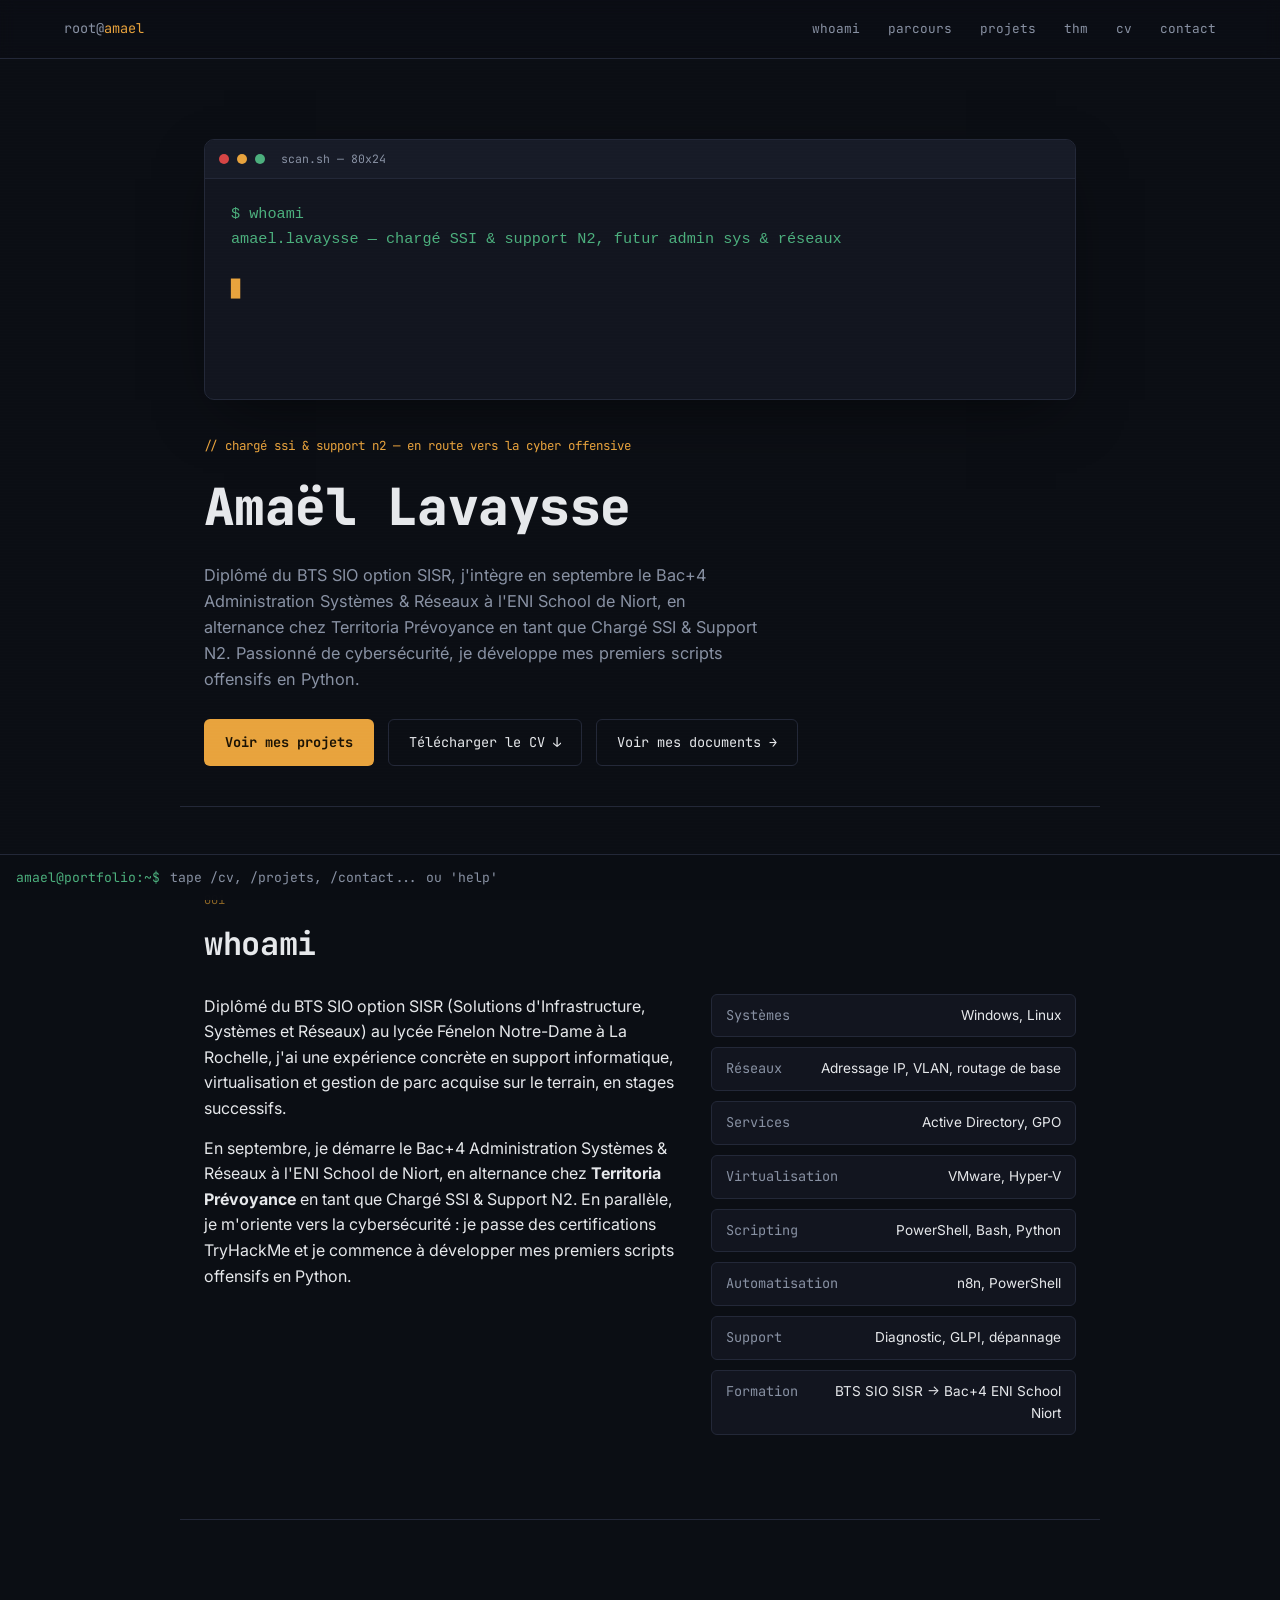
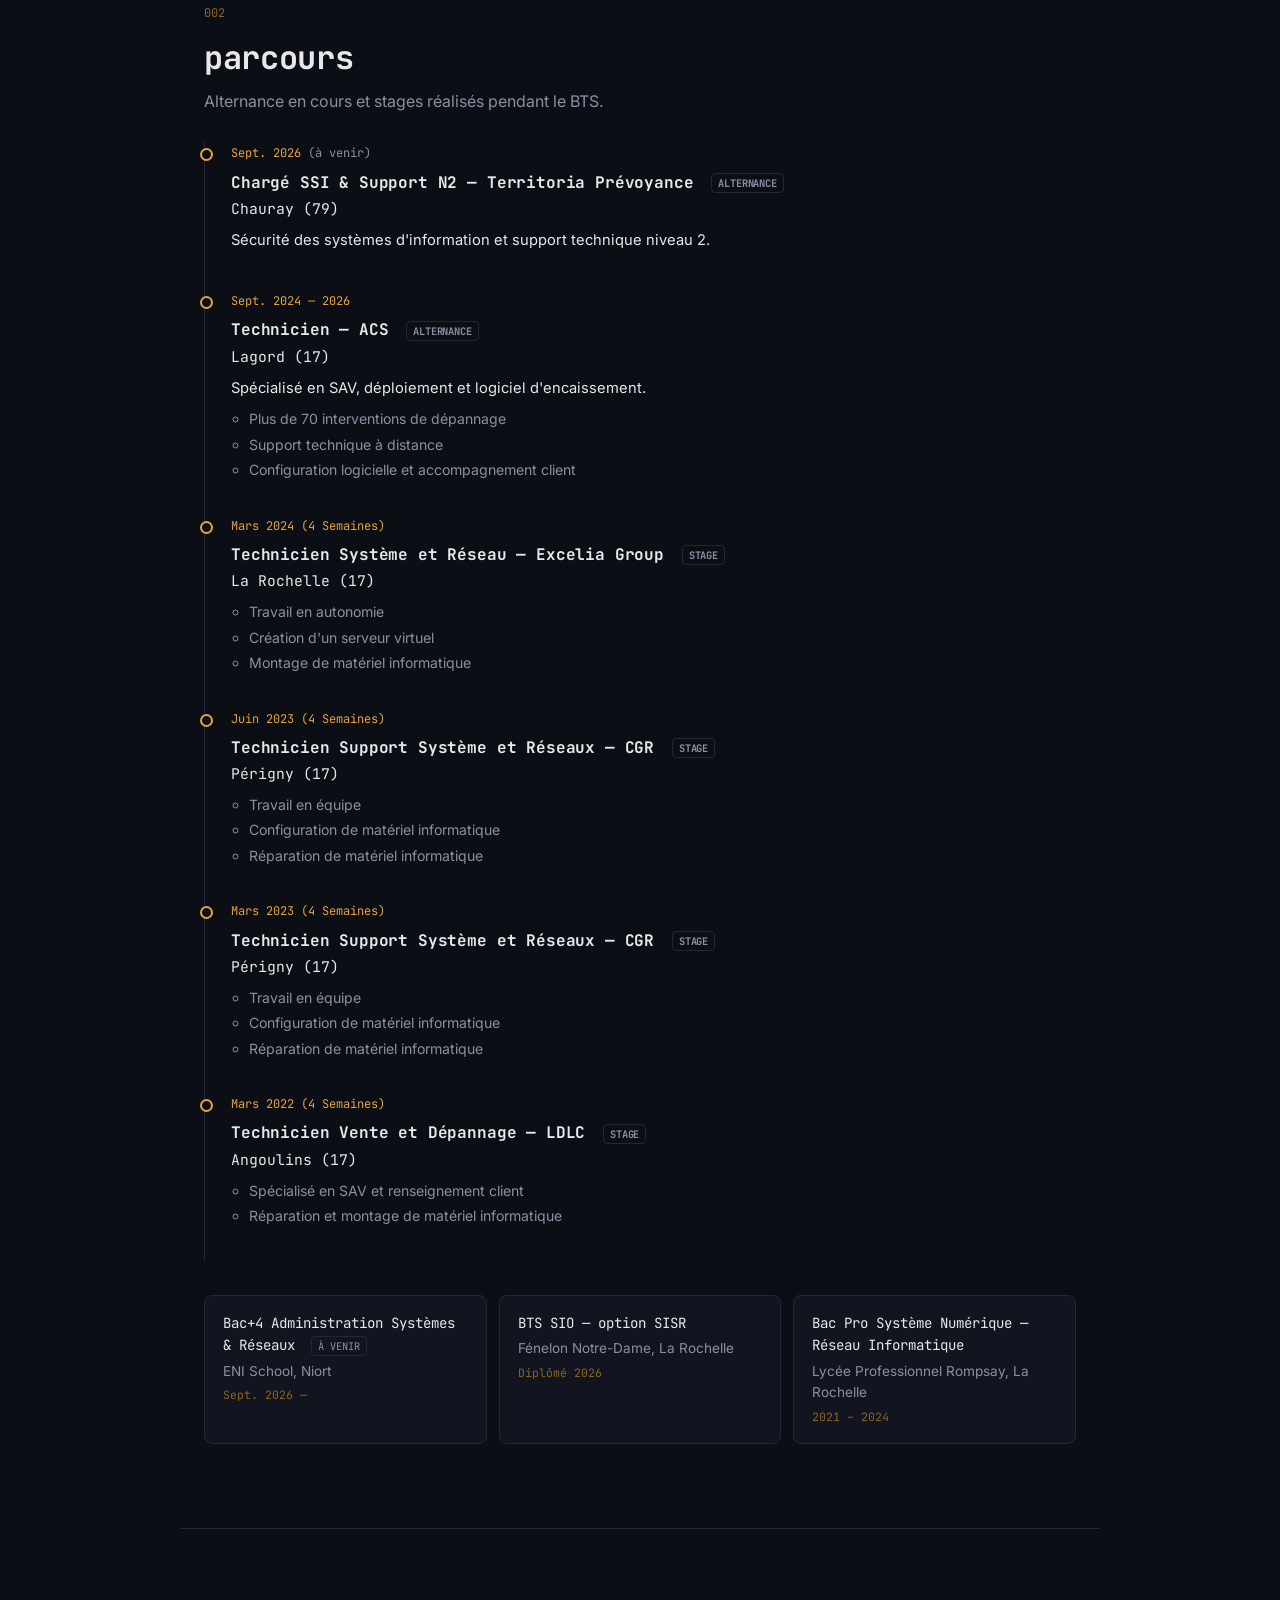
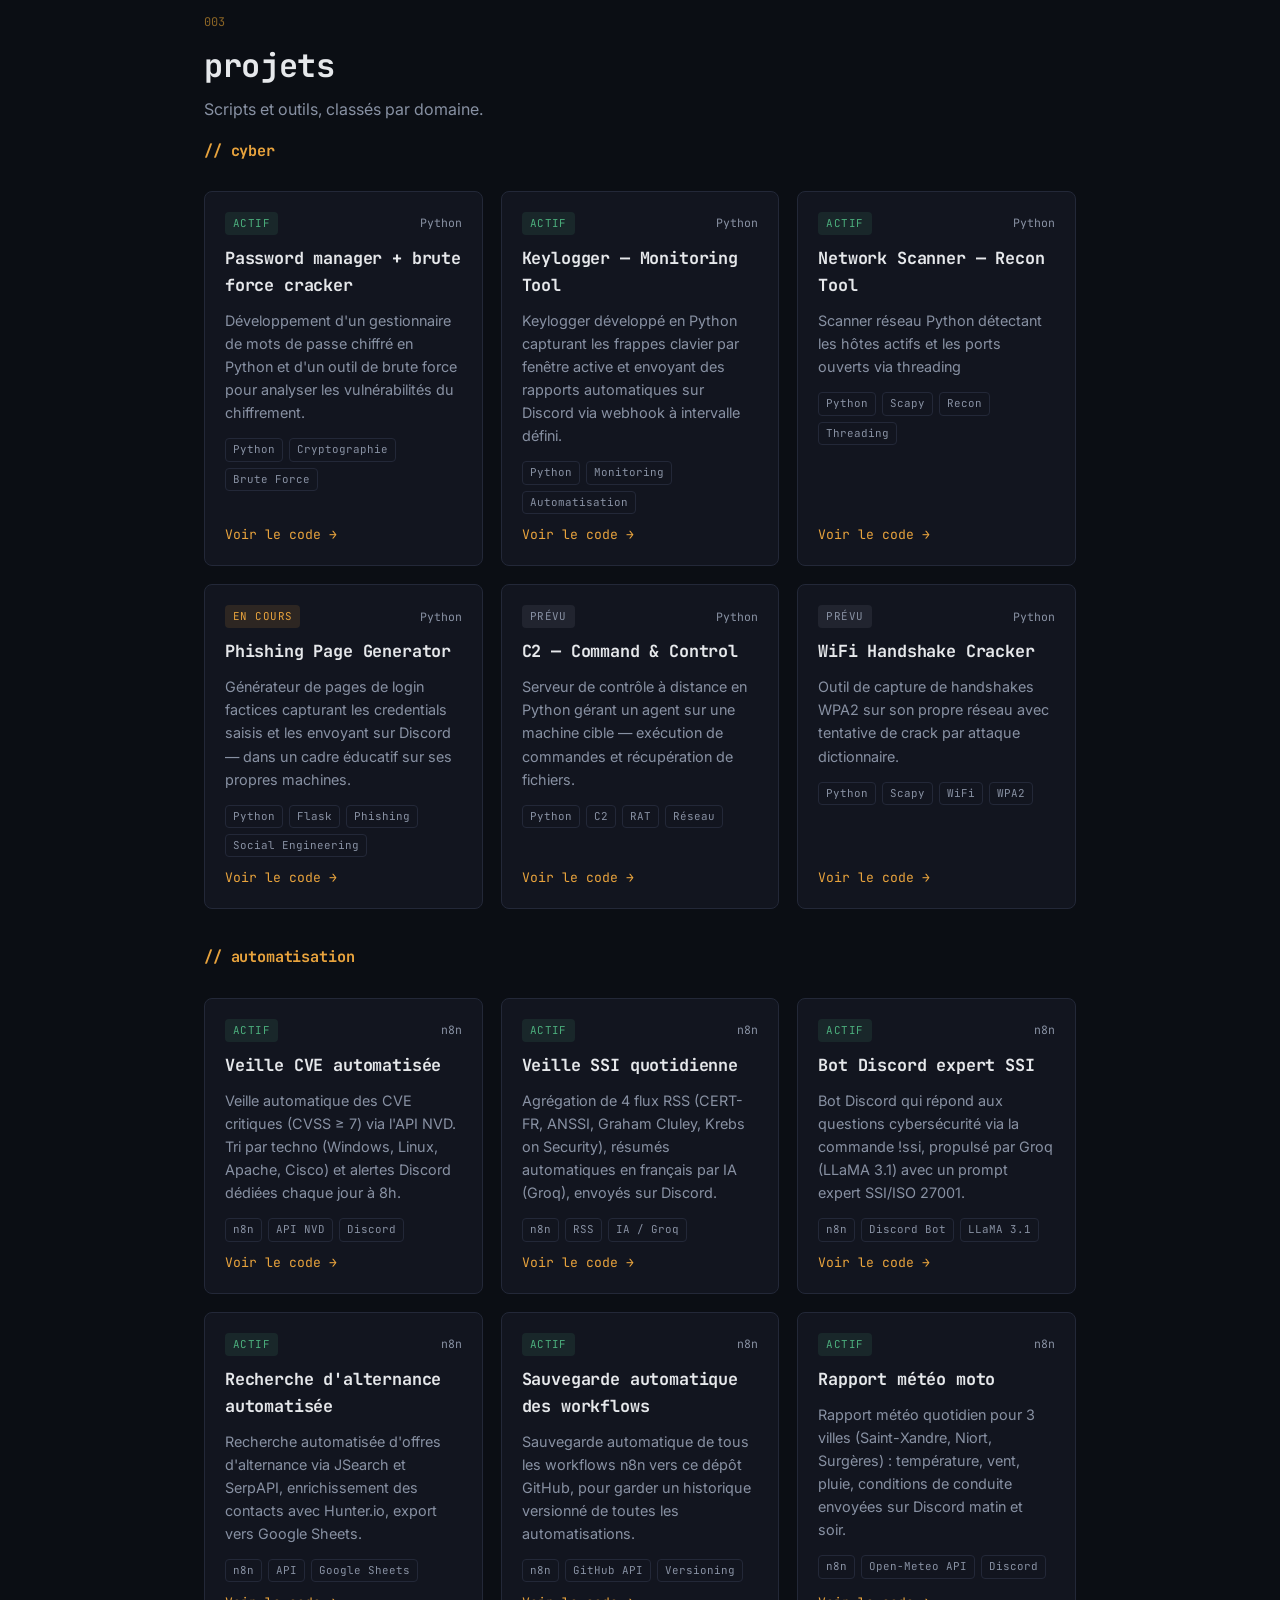
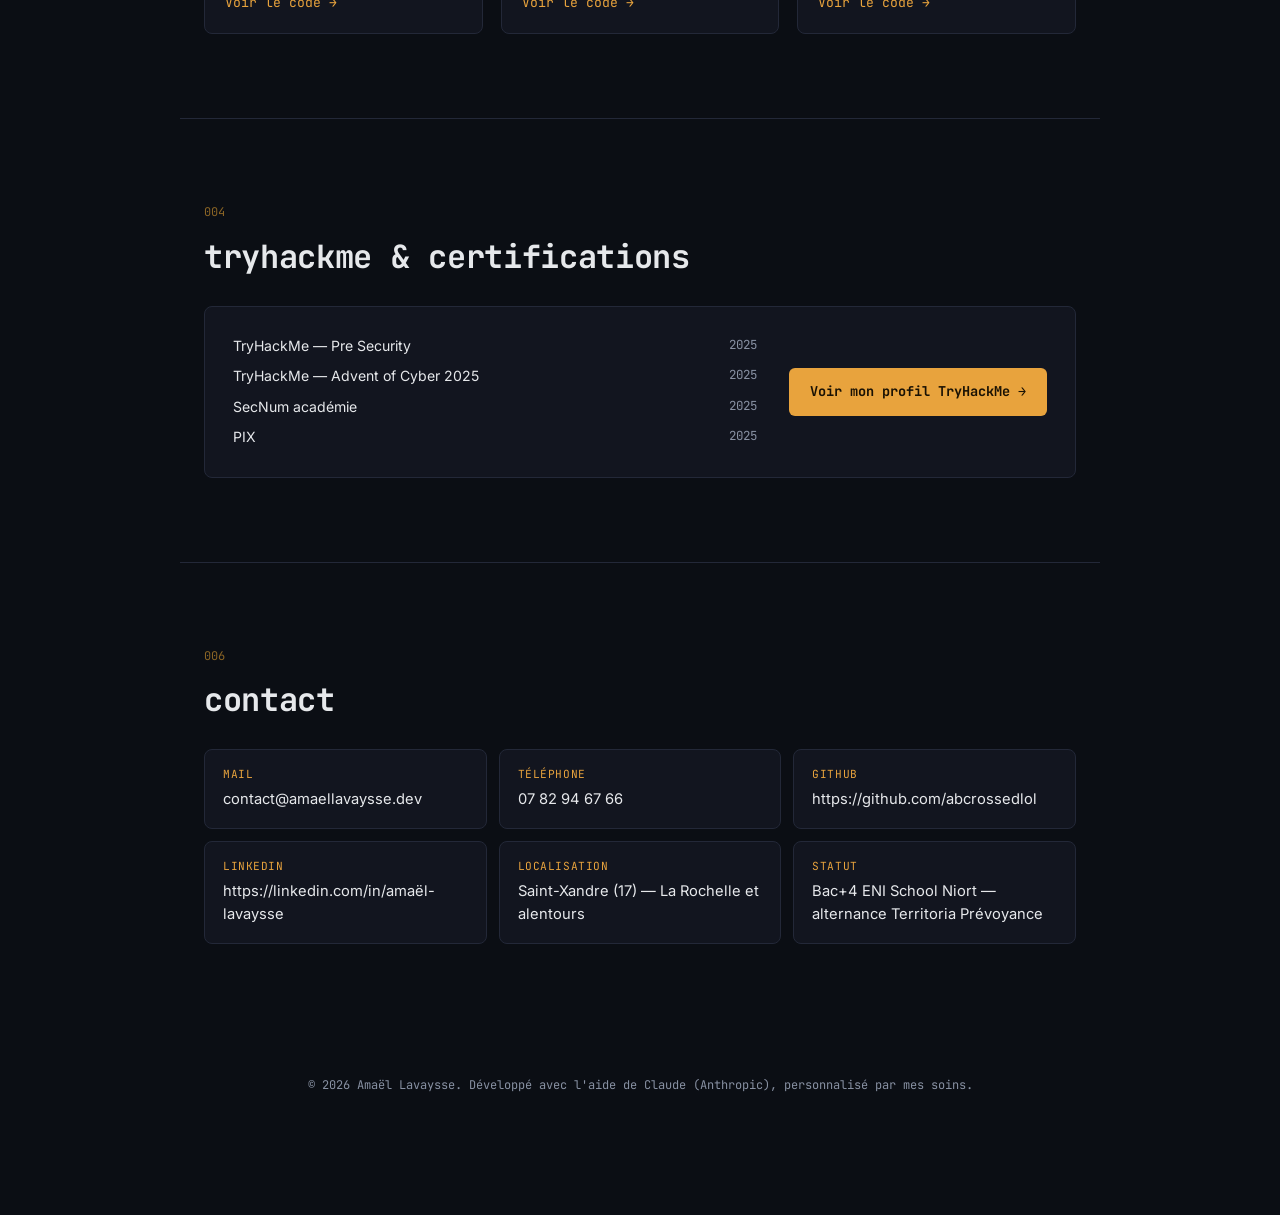
==== index.html @ 256551ec "Update index.html" ====
<!DOCTYPE html>
<html lang="fr">
<head>
<meta charset="UTF-8">
<meta name="viewport" content="width=device-width, initial-scale=1.0">
<title>Amaël Lavaysse — Administration systèmes & réseaux / Cybersécurité</title>
<meta name="description" content="Portfolio d'Amaël Lavaysse — Bac+4 Administration Systèmes & Réseaux à l'ENI School Niort, alternance Chargé SSI & Support N2 chez Territoria Prévoyance.">
<link rel="icon" type="image/svg+xml" href="favicon.svg">
<link rel="preconnect" href="https://fonts.googleapis.com">
<link rel="preconnect" href="https://fonts.gstatic.com" crossorigin>
<link href="https://fonts.googleapis.com/css2?family=JetBrains+Mono:wght@400;500;700;800&family=Inter:wght@400;500;600&display=swap" rel="stylesheet">
<link rel="stylesheet" href="style.css">
<script data-goatcounter="https://amael.goatcounter.com/count"
        async src="//gc.zgo.at/count.js"></script>
</head>
<body>

<div class="scanlines" aria-hidden="true"></div>

<nav class="nav">
  <span class="nav__logo">root@<span class="nav__name">amael</span></span>
  <div class="nav__links">
    <a href="#about">whoami</a>
    <a href="#experience">parcours</a>
    <a href="#projects">projets</a>
    <a href="#thm">thm</a>
    <a href="#top">cv</a>
    <a href="#contact">contact</a>
  </div>
</nav>

<!-- ============ HERO : séquence terminal ============ -->
<header class="hero" id="top">
  <div class="hero__terminal">
    <div class="hero__bar">
      <span class="dot dot--red"></span><span class="dot dot--amber"></span><span class="dot dot--green"></span>
      <span class="hero__barTitle">scan.sh — 80x24</span>
    </div>
    <pre class="hero__body"><code id="typewriter"></code><span class="cursor">█</span></pre>
  </div>
  <div class="hero__intro">
    <p class="eyebrow">// chargé SSI & support N2 — en route vers la cyber offensive</p>
    <h1>Amaël Lavaysse</h1>
    <p class="hero__tagline">
      Diplômé du BTS SIO option SISR, j'intègre en septembre le Bac+4 Administration Systèmes
      &amp; Réseaux à l'ENI School de Niort, en alternance chez Territoria Prévoyance en tant
      que Chargé SSI &amp; Support N2. Passionné de cybersécurité, je développe mes premiers
      scripts offensifs en Python.
    </p>
    <div class="hero__actions">
      <a class="btn btn--primary" href="#projects">Voir mes projets</a>
      <a class="btn btn--ghost" href="CV_LAVAYSSE_AMAËL.pdf" download>Télécharger le CV ↓</a>
      <a class="btn btn--ghost" href="https://drive.google.com/drive/folders/1WAkrt6nMN1qNXEYBbM81s2c2adU-Ibz1?usp=sharing" target="_blank" rel="noopener">Voir mes documents →</a>
    </div>
  </div>
</header>

<main>

  <!-- ============ WHOAMI / À PROPOS ============ -->
  <section class="section" id="about">
    <p class="section__log">001</p>
    <h2>whoami</h2>
    <div class="about__grid">
      <div class="about__text">
        <p>
          Diplômé du BTS SIO option SISR (Solutions d'Infrastructure, Systèmes et Réseaux) au
          lycée Fénelon Notre-Dame à La Rochelle, j'ai une expérience concrète en support
          informatique, virtualisation et gestion de parc acquise sur le terrain, en stages
          successifs.
        </p>
        <p>
          En septembre, je démarre le Bac+4 Administration Systèmes &amp; Réseaux à l'ENI School
          de Niort, en alternance chez <strong>Territoria Prévoyance</strong> en tant que
          Chargé SSI &amp; Support N2. En parallèle, je m'oriente vers la cybersécurité : je
          passe des certifications TryHackMe et je commence à développer mes premiers scripts
          offensifs en Python.
        </p>
      </div>
      <ul class="about__stack">
        <li><span class="stack__label">Systèmes</span><span class="stack__value">Windows, Linux</span></li>
        <li><span class="stack__label">Réseaux</span><span class="stack__value">Adressage IP, VLAN, routage de base</span></li>
        <li><span class="stack__label">Services</span><span class="stack__value">Active Directory, GPO</span></li>
        <li><span class="stack__label">Virtualisation</span><span class="stack__value">VMware, Hyper-V</span></li>
        <li><span class="stack__label">Scripting</span><span class="stack__value">PowerShell, Bash, Python</span></li>
        <li><span class="stack__label">Automatisation</span><span class="stack__value">n8n, PowerShell</span></li>
        <li><span class="stack__label">Support</span><span class="stack__value">Diagnostic, GLPI, dépannage</span></li>
        <li><span class="stack__label">Formation</span><span class="stack__value">BTS SIO SISR → Bac+4 ENI School Niort</span></li>
      </ul>
    </div>
  </section>

  <!-- ============ PARCOURS / EXPÉRIENCE ============ -->
  <section class="section" id="experience">
    <p class="section__log">002</p>
    <h2>parcours</h2>
    <p class="section__sub">Alternance en cours et stages réalisés pendant le BTS.</p>

    <ol class="timeline">
      <li class="timeline__item">
        <div class="timeline__date">Sept. 2026 <span class="timeline__dur">(à venir)</span></div>
        <div class="timeline__body">
          <h3>Chargé SSI &amp; Support N2 — Territoria Prévoyance <span class="timeline__type">Alternance</span></h3>
          <p class="timeline__place">Chauray (79)</p>
          <p>Sécurité des systèmes d'information et support technique niveau 2.</p>
        </div>
      </li>
      <li class="timeline__item">
        <div class="timeline__date">Sept. 2024 — 2026</div>
        <div class="timeline__body">
          <h3>Technicien — ACS <span class="timeline__type">Alternance</span></h3>
          <p class="timeline__place">Lagord (17)</p>
          <p>Spécialisé en SAV, déploiement et logiciel d'encaissement.</p>
          <ul>
            <li>Plus de 70 interventions de dépannage</li>
            <li>Support technique à distance</li>
            <li>Configuration logicielle et accompagnement client</li>
          </ul>
        </div>
      </li>
      <li class="timeline__item">
        <div class="timeline__date">Mars 2024 (4 Semaines)</div>
        <div class="timeline__body">
          <h3>Technicien Système et Réseau — Excelia Group <span class="timeline__type">Stage</span></h3>
          <p class="timeline__place">La Rochelle (17)</p>
          <ul>
            <li>Travail en autonomie</li>
            <li>Création d'un serveur virtuel</li>
            <li>Montage de matériel informatique</li>
          </ul>
        </div>
      </li>
      <li class="timeline__item">
        <div class="timeline__date">Juin 2023 (4 Semaines)</div>
        <div class="timeline__body">
          <h3>Technicien Support Système et Réseaux — CGR <span class="timeline__type">Stage</span></h3>
          <p class="timeline__place">Périgny (17)</p>
          <ul>
            <li>Travail en équipe</li>
            <li>Configuration de matériel informatique</li>
            <li>Réparation de matériel informatique</li>
          </ul>
        </div>
      </li>
      <li class="timeline__item">
        <div class="timeline__date">Mars 2023 (4 Semaines)</div>
        <div class="timeline__body">
          <h3>Technicien Support Système et Réseaux — CGR <span class="timeline__type">Stage</span></h3>
          <p class="timeline__place">Périgny (17)</p>
          <ul>
            <li>Travail en équipe</li>
            <li>Configuration de matériel informatique</li>
            <li>Réparation de matériel informatique</li>
          </ul>
        </div>
      </li>
      <li class="timeline__item">
        <div class="timeline__date">Mars 2022 (4 Semaines)</div>
        <div class="timeline__body">
          <h3>Technicien Vente et Dépannage — LDLC <span class="timeline__type">Stage</span></h3>
          <p class="timeline__place">Angoulins (17)</p>
          <ul>
            <li>Spécialisé en SAV et renseignement client</li>
            <li>Réparation et montage de matériel informatique</li>
          </ul>
        </div>
      </li>
    </ol>

    <div class="formation">
      <div class="formation__item">
        <span class="formation__degree">Bac+4 Administration Systèmes &amp; Réseaux <span class="timeline__type">À venir</span></span>
        <span class="formation__school">ENI School, Niort</span>
        <span class="formation__date">Sept. 2026 —</span>
      </div>
      <div class="formation__item">
        <span class="formation__degree">BTS SIO — option SISR</span>
        <span class="formation__school">Fénelon Notre-Dame, La Rochelle</span>
        <span class="formation__date">Diplômé 2026</span>
      </div>
      <div class="formation__item">
        <span class="formation__degree">Bac Pro Système Numérique — Réseau Informatique</span>
        <span class="formation__school">Lycée Professionnel Rompsay, La Rochelle</span>
        <span class="formation__date">2021 – 2024</span>
      </div>
    </div>
  </section>

<!-- ============ PROJETS ============ -->
  <section class="section" id="projects">
    <p class="section__log">003</p>
    <h2>projets</h2>
    <p class="section__sub">Scripts et outils, classés par domaine.</p>

    <h3 class="projects__group-title">// cyber</h3>
    <div class="projects__grid">

      <article class="card">
        <div class="card__head">
          <span class="card__status status--live">actif</span>
          <span class="card__lang">Python</span>
        </div>
        <h3>Password manager + brute force cracker</h3>
        <p>Développement d'un gestionnaire de mots de passe chiffré en Python et d'un outil de brute force pour analyser les vulnérabilités du chiffrement.</p>
        <ul class="card__tags">
          <li>Python</li>
          <li>Cryptographie</li>
          <li>Brute Force</li>
        </ul>
        <a class="card__link" href="https://github.com/abcrossedlol/password-manager-caesar" target="_blank" rel="noopener">Voir le code →</a>
      </article>

      <article class="card">
        <div class="card__head">
          <span class="card__status status--live">Actif</span>
          <span class="card__lang">Python</span>
        </div>
        <h3>Keylogger — Monitoring Tool</h3>
        <p> Keylogger développé en Python capturant les frappes clavier par fenêtre active et envoyant des rapports automatiques sur Discord via webhook à intervalle défini.</p>
        <ul class="card__tags">
          <li>Python</li>
          <li>Monitoring</li>
          <li>Automatisation</li>
        </ul>
        <a class="card__link" href="https://github.com/abcrossedlol/keylogger-python" target="_blank" rel="noopener">Voir le code →</a>
      </article>

      <article class="card">
        <div class="card__head">
          <span class="card__status status--live">Actif</span>
          <span class="card__lang">Python</span>
        </div>
        <h3>Network Scanner — Recon Tool</h3>
        <p>Scanner réseau Python détectant les hôtes actifs et les ports ouverts via threading</p>
        <ul class="card__tags">
          <li>Python</li>
          <li>Scapy</li>
          <li>Recon</li>
          <li>Threading</li>
        </ul>
        <a class="card__link" href="https://github.com/abcrossedlol/network-scanner-python">Voir le code →</a>
      </article>

      <article class="card">
        <div class="card__head">
          <span class="card__status status--wip">En cours</span>
          <span class="card__lang">Python</span>
        </div>
        <h3>Phishing Page Generator</h3>
        <p>Générateur de pages de login factices capturant les credentials saisis et les envoyant sur Discord — dans un cadre éducatif sur ses propres machines.</p>
        <ul class="card__tags">
          <li>Python</li>
          <li>Flask</li>
          <li>Phishing</li>
          <li>Social Engineering</li>
        </ul>
        <a class="card__link" href="#">Voir le code →</a>
      </article>
      
      <article class="card">
        <div class="card__head">
          <span class="card__status status--planned">Prévu</span>
          <span class="card__lang">Python</span>
        </div>
        <h3>C2 — Command & Control</h3>
        <p>Serveur de contrôle à distance en Python gérant un agent sur une machine cible — exécution de commandes et récupération de fichiers.</p>
        <ul class="card__tags">
          <li>Python</li>
          <li>C2</li>
          <li>RAT</li>
          <li>Réseau</li>
        </ul>
        <a class="card__link" href="#">Voir le code →</a>
      </article>
      
      <article class="card">
        <div class="card__head">
          <span class="card__status status--planned">Prévu</span>
          <span class="card__lang">Python</span>
        </div>
        <h3>WiFi Handshake Cracker</h3>
        <p>Outil de capture de handshakes WPA2 sur son propre réseau avec tentative de crack par attaque dictionnaire.</p>
        <ul class="card__tags">
          <li>Python</li>
          <li>Scapy</li>
          <li>WiFi</li>
          <li>WPA2</li>
        </ul>
        <a class="card__link" href="#">Voir le code →</a>
      </article>
      
    </div>

    <h3 class="projects__group-title">// automatisation</h3>
    <div class="projects__grid">

      <article class="card">
        <div class="card__head">
          <span class="card__status status--live">actif</span>
          <span class="card__lang">n8n</span>
        </div>
        <h3>Veille CVE automatisée</h3>
        <p>Veille automatique des CVE critiques (CVSS ≥ 7) via l'API NVD. Tri par techno (Windows, Linux, Apache, Cisco) et alertes Discord dédiées chaque jour à 8h.</p>
        <ul class="card__tags">
          <li>n8n</li>
          <li>API NVD</li>
          <li>Discord</li>
        </ul>
        <a class="card__link" href="https://github.com/abcrossedlol/N8N_AUTOMATISATION/blob/main/CVE_VEILLE.json" target="_blank" rel="noopener">Voir le code →</a>
      </article>

      <article class="card">
        <div class="card__head">
          <span class="card__status status--live">actif</span>
          <span class="card__lang">n8n</span>
        </div>
        <h3>Veille SSI quotidienne</h3>
        <p>Agrégation de 4 flux RSS (CERT-FR, ANSSI, Graham Cluley, Krebs on Security), résumés automatiques en français par IA (Groq), envoyés sur Discord.</p>
        <ul class="card__tags">
          <li>n8n</li>
          <li>RSS</li>
          <li>IA / Groq</li>
        </ul>
        <a class="card__link" href="https://github.com/abcrossedlol/N8N_AUTOMATISATION/blob/main/SSI.json" target="_blank" rel="noopener">Voir le code →</a>
      </article>

      <article class="card">
        <div class="card__head">
          <span class="card__status status--live">actif</span>
          <span class="card__lang">n8n</span>
        </div>
        <h3>Bot Discord expert SSI</h3>
        <p>Bot Discord qui répond aux questions cybersécurité via la commande !ssi, propulsé par Groq (LLaMA 3.1) avec un prompt expert SSI/ISO 27001.</p>
        <ul class="card__tags">
          <li>n8n</li>
          <li>Discord Bot</li>
          <li>LLaMA 3.1</li>
        </ul>
        <a class="card__link" href="https://github.com/abcrossedlol/N8N_AUTOMATISATION/blob/main/AGENT_SSI.json" target="_blank" rel="noopener">Voir le code →</a>
      </article>

      <article class="card">
        <div class="card__head">
          <span class="card__status status--live">actif</span>
          <span class="card__lang">n8n</span>
        </div>
        <h3>Recherche d'alternance automatisée</h3>
        <p>Recherche automatisée d'offres d'alternance via JSearch et SerpAPI, enrichissement des contacts avec Hunter.io, export vers Google Sheets.</p>
        <ul class="card__tags">
          <li>n8n</li>
          <li>API</li>
          <li>Google Sheets</li>
        </ul>
        <a class="card__link" href="https://github.com/abcrossedlol/N8N_AUTOMATISATION/blob/main/RECHERCHE_ALTERNANCE.json" target="_blank" rel="noopener">Voir le code →</a>
      </article>

      <article class="card">
        <div class="card__head">
          <span class="card__status status--live">actif</span>
          <span class="card__lang">n8n</span>
        </div>
        <h3>Sauvegarde automatique des workflows</h3>
        <p>Sauvegarde automatique de tous les workflows n8n vers ce dépôt GitHub, pour garder un historique versionné de toutes les automatisations.</p>
        <ul class="card__tags">
          <li>n8n</li>
          <li>GitHub API</li>
          <li>Versioning</li>
        </ul>
        <a class="card__link" href="https://github.com/abcrossedlol/N8N_AUTOMATISATION/blob/main/BACKUP_N8N.json" target="_blank" rel="noopener">Voir le code →</a>
      </article>

      <article class="card">
        <div class="card__head">
          <span class="card__status status--live">actif</span>
          <span class="card__lang">n8n</span>
        </div>
        <h3>Rapport météo moto</h3>
        <p>Rapport météo quotidien pour 3 villes (Saint-Xandre, Niort, Surgères) : température, vent, pluie, conditions de conduite envoyées sur Discord matin et soir.</p>
        <ul class="card__tags">
          <li>n8n</li>
          <li>Open-Meteo API</li>
          <li>Discord</li>
        </ul>
        <a class="card__link" href="https://github.com/abcrossedlol/N8N_AUTOMATISATION/blob/main/METEO-MOTO.json" target="_blank" rel="noopener">Voir le code →</a>
      </article>

    </div>
  </section>
  
  <!-- ============ TRYHACKME ============ -->
  <section class="section" id="thm">
    <p class="section__log">004</p>
    <h2>tryhackme &amp; certifications</h2>
    <div class="thm__panel">
      <ul class="cert__list">
        <li><span class="cert__name">TryHackMe — Pre Security</span><span class="cert__year">2025</span></li>
        <li><span class="cert__name">TryHackMe — Advent of Cyber 2025</span><span class="cert__year">2025</span></li>
        <li><span class="cert__name">SecNum académie</span><span class="cert__year">2025</span></li>
        <li><span class="cert__name">PIX</span><span class="cert__year">2025</span></li>
      </ul>
      <a class="btn btn--primary thm__cta" href="https://tryhackme.com/p/abcross" target="_blank" rel="noopener">Voir mon profil TryHackMe →</a>
    </div>
  </section>

  <!-- ============ CONTACT ============ -->
  <section class="section" id="contact">
    <p class="section__log">006</p>
    <h2>contact</h2>
    <div class="contact__grid">
      <a class="contact__item" href="mailto:contact@amaellavaysse.dev">
        <span class="contact__label">mail</span>
        <span class="contact__value">contact@amaellavaysse.dev</span>
      </a>
      <a class="contact__item" href="tel:+33782946767">
        <span class="contact__label">téléphone</span>
        <span class="contact__value">07 82 94 67 66</span>
      </a>
      <a class="contact__item" href="https://github.com/abcrossedlol" target="_blank" rel="noopener">
        <span class="contact__label">github</span>
        <span class="contact__value">https://github.com/abcrossedlol</span>
      </a>
      <a class="contact__item" href="https://linkedin.com/in/amaël-lavaysse" target="_blank" rel="noopener">
        <span class="contact__label">linkedin</span>
        <span class="contact__value">https://linkedin.com/in/amaël-lavaysse</span>
      </a>
      <span class="contact__item contact__item--static">
        <span class="contact__label">localisation</span>
        <span class="contact__value">Saint-Xandre (17) — La Rochelle et alentours</span>
      </span>
      <span class="contact__item contact__item--static">
        <span class="contact__label">statut</span>
        <span class="contact__value">Bac+4 ENI School Niort — alternance Territoria Prévoyance</span>
      </span>
    </div>
  </section>

</main>

<footer class="footer">
  <p>&copy; <span id="year"></span> Amaël Lavaysse. Développé avec l'aide de Claude (Anthropic), personnalisé par mes soins.</p>
</footer>

<div class="cmdbar" id="cmdbar">
  <div class="cmdbar__output" id="cmdOutput"></div>
  <div class="cmdbar__line">
    <span class="cmdbar__prompt">amael@portfolio:~$</span>
    <input type="text" id="cmdInput" class="cmdbar__input" autocomplete="off" spellcheck="false" placeholder="tape /cv, /projets, /contact... ou 'help'">
  </div>
</div>
<script src="script.js"></script>
</body>
</html>
---- style.css ----
/* =========================================================
   DESIGN TOKENS
========================================================= */
:root {
  --bg: #0B0E14;
  --surface: #12151F;
  --surface-2: #171B27;
  --border: #232838;
  --text: #E6E8EB;
  --muted: #8891A3;
  --amber: #E8A33D;
  --amber-dim: #8A6425;
  --red: #D64545;
  --green: #4CAF7D;
  --mono: 'JetBrains Mono', ui-monospace, monospace;
  --sans: 'Inter', system-ui, sans-serif;
  --maxw: 920px;
}

* { box-sizing: border-box; }
html { scroll-behavior: smooth; }

@media (prefers-reduced-motion: reduce) {
  html { scroll-behavior: auto; }
  * { animation-duration: 0.001ms !important; animation-iteration-count: 1 !important; transition-duration: 0.001ms !important; }
}

body {
  margin: 0;
  background: var(--bg);
  color: var(--text);
  font-family: var(--sans);
  line-height: 1.6;
  -webkit-font-smoothing: antialiased;
}

a { color: inherit; }
h1, h2, h3 { font-family: var(--mono); margin: 0; letter-spacing: -0.01em; }
sup { font-size: 0.6em; }

:focus-visible {
  outline: 2px solid var(--amber);
  outline-offset: 3px;
}

/* Subtle CRT scanline overlay — signature texture, kept faint */
.scanlines {
  position: fixed; inset: 0; pointer-events: none; z-index: 50;
  background: repeating-linear-gradient(
    to bottom, rgba(255,255,255,0.012) 0px, rgba(255,255,255,0.012) 1px,
    transparent 1px, transparent 3px
  );
  mix-blend-mode: overlay;
}

/* =========================================================
   NAV
========================================================= */
.nav {
  position: sticky; top: 0; z-index: 40;
  display: flex; align-items: center; justify-content: space-between;
  padding: 18px clamp(20px, 5vw, 64px);
  background: rgba(11,14,20,0.85);
  backdrop-filter: blur(8px);
  border-bottom: 1px solid var(--border);
}
.nav__logo { font-family: var(--mono); font-size: 0.85rem; color: var(--muted); }
.nav__name { color: var(--amber); }
.nav__links { display: flex; gap: clamp(14px, 3vw, 28px); font-family: var(--mono); font-size: 0.8rem; }
.nav__links a { text-decoration: none; color: var(--muted); transition: color 0.15s; }
.nav__links a:hover { color: var(--amber); }

/* =========================================================
   HERO
========================================================= */
.hero {
  max-width: var(--maxw);
  margin: clamp(32px, 8vw, 80px) auto 0;
  padding: 0 clamp(20px, 5vw, 24px) 40px;
  display: grid;
  gap: 36px;
}

.hero__terminal {
  background: var(--surface);
  border: 1px solid var(--border);
  border-radius: 10px;
  overflow: hidden;
  box-shadow: 0 20px 60px -20px rgba(0,0,0,0.6);
}
.hero__bar {
  display: flex; align-items: center; gap: 8px;
  padding: 10px 14px;
  background: var(--surface-2);
  border-bottom: 1px solid var(--border);
}
.dot { width: 10px; height: 10px; border-radius: 50%; display: inline-block; }
.dot--red { background: #D64545; }
.dot--amber { background: #E8A33D; }
.dot--green { background: #4CAF7D; }
.hero__barTitle { margin-left: 8px; font-family: var(--mono); font-size: 0.72rem; color: var(--muted); }

.hero__body {
  margin: 0;
  padding: 22px clamp(16px, 4vw, 26px) 26px;
  font-family: var(--mono);
  font-size: clamp(0.8rem, 2vw, 0.95rem);
  color: var(--green);
  white-space: pre-wrap;
  height: 220px;
  overflow-y: auto;
  scrollbar-width: thin;
  scrollbar-color: var(--amber-dim) transparent;
}
.cursor {
  color: var(--amber);
  animation: blink 1s step-end infinite;
}
@keyframes blink { 50% { opacity: 0; } }

.eyebrow {
  font-family: var(--mono); font-size: 0.78rem; color: var(--amber);
  text-transform: lowercase; margin: 0 0 10px;
}
.hero__intro h1 {
  font-size: clamp(2rem, 6vw, 3.2rem);
  font-weight: 800;
  margin-bottom: 14px;
}
.hero__tagline { color: var(--muted); font-size: 1.02rem; max-width: 56ch; margin: 0 0 26px; }
.hero__actions { display: flex; gap: 14px; flex-wrap: wrap; }

.btn {
  display: inline-block;
  font-family: var(--mono);
  font-size: 0.85rem;
  padding: 12px 20px;
  border-radius: 6px;
  text-decoration: none;
  border: 1px solid transparent;
  transition: transform 0.12s ease, border-color 0.12s ease, background 0.12s ease;
}
.btn:hover { transform: translateY(-1px); }
.btn--primary { background: var(--amber); color: #1a1204; font-weight: 700; }
.btn--primary:hover { background: #f0b155; }
.btn--ghost { border-color: var(--border); color: var(--text); }
.btn--ghost:hover { border-color: var(--amber); color: var(--amber); }

/* =========================================================
   SECTIONS
========================================================= */
.section {
  max-width: var(--maxw);
  margin: 0 auto;
  padding: clamp(48px, 8vw, 84px) clamp(20px, 5vw, 24px);
  border-top: 1px solid var(--border);
}
.section__log {
  font-family: var(--mono); font-size: 0.75rem; color: var(--amber-dim);
  margin: 0 0 8px;
}
.section h2 {
  font-size: clamp(1.5rem, 4vw, 2rem);
  text-transform: lowercase;
  margin-bottom: 10px;
}
.section__sub { color: var(--muted); margin-top: -4px; max-width: 60ch; }

/* about */
.about__grid {
  display: grid; gap: 32px;
  grid-template-columns: 1.3fr 1fr;
  margin-top: 24px;
}
.about__text p { color: var(--text); margin: 0 0 14px; }
.about__stack { list-style: none; margin: 0; padding: 0; display: grid; gap: 10px; align-content: start; }
.about__stack li {
  display: flex; justify-content: space-between; gap: 12px;
  padding: 10px 14px;
  background: var(--surface);
  border: 1px solid var(--border);
  border-radius: 6px;
  font-size: 0.85rem;
}
.stack__label { color: var(--muted); font-family: var(--mono); }
.stack__value { color: var(--text); text-align: right; }

/* timeline (parcours) */
.timeline {
  list-style: none;
  margin: 28px 0 0;
  padding: 0;
  border-left: 1px solid var(--border);
}
.timeline__item {
  position: relative;
  padding: 2px 0 30px 26px;
}
.timeline__item::before {
  content: '';
  position: absolute;
  left: -5px; top: 6px;
  width: 9px; height: 9px;
  border-radius: 50%;
  background: var(--bg);
  border: 2px solid var(--amber);
}
.timeline__date {
  font-family: var(--mono); font-size: 0.75rem; color: var(--amber);
  margin-bottom: 6px;
}
.timeline__dur { color: var(--muted); }
.timeline__body h3 { font-size: 1rem; margin-bottom: 2px; }
.timeline__type {
  font-family: var(--mono); font-size: 0.65rem; text-transform: uppercase;
  color: var(--muted); border: 1px solid var(--border); border-radius: 4px;
  padding: 2px 6px; margin-left: 8px; vertical-align: middle;
}
.timeline__place { font-family: var(--mono); font-size: 0.78rem; color: var(--muted); margin: 4px 0 8px; }
.timeline__body p { margin: 0 0 8px; color: var(--text); font-size: 0.92rem; }
.timeline__body ul { margin: 0; padding-left: 18px; color: var(--muted); font-size: 0.88rem; }
.timeline__body ul li { margin-bottom: 3px; }

.formation {
  margin-top: 34px;
  display: grid; gap: 12px;
  grid-template-columns: repeat(auto-fit, minmax(240px, 1fr));
}
.formation__item {
  display: flex; flex-direction: column; gap: 4px;
  background: var(--surface);
  border: 1px solid var(--border);
  border-radius: 8px;
  padding: 16px 18px;
}
.formation__degree { font-family: var(--mono); font-size: 0.88rem; color: var(--text); }
.formation__school { font-size: 0.85rem; color: var(--muted); }
.formation__date { font-family: var(--mono); font-size: 0.72rem; color: var(--amber-dim); }

/* certifications */
.cert__list {
  list-style: none; margin: 0; padding: 0;
  display: grid; gap: 8px;
  flex: 1 1 320px;
}
.cert__list li {
  display: flex; justify-content: space-between; gap: 12px;
  font-size: 0.88rem;
}
.cert__name { color: var(--text); }
.cert__year { font-family: var(--mono); color: var(--muted); font-size: 0.78rem; }

/* projects */
.projects__grid {
  display: grid; gap: 18px;
  grid-template-columns: repeat(auto-fit, minmax(260px, 1fr));
  margin-top: 28px;
}
.card {
  background: var(--surface);
  border: 1px solid var(--border);
  border-radius: 8px;
  padding: 20px;
  display: flex; flex-direction: column; gap: 10px;
  transition: border-color 0.15s;
}
.card:hover { border-color: var(--amber-dim); }
.card--planned { opacity: 0.7; border-style: dashed; }
.card__head { display: flex; justify-content: space-between; align-items: center; }
.card__status {
  font-family: var(--mono); font-size: 0.68rem; text-transform: uppercase;
  padding: 3px 8px; border-radius: 4px; letter-spacing: 0.04em;
}
.status--live { background: rgba(76,175,125,0.12); color: var(--green); }
.status--wip { background: rgba(232,163,61,0.12); color: var(--amber); }
.status--planned { background: rgba(136,145,163,0.12); color: var(--muted); }
.card__lang { font-family: var(--mono); font-size: 0.72rem; color: var(--muted); }
.card h3 { font-size: 1.05rem; }
.card p { margin: 0; color: var(--muted); font-size: 0.9rem; }
.card__tags { list-style: none; display: flex; gap: 6px; flex-wrap: wrap; margin: 4px 0 0; padding: 0; }
.card__tags li {
  font-family: var(--mono); font-size: 0.68rem; color: var(--muted);
  border: 1px solid var(--border); border-radius: 4px; padding: 2px 7px;
}
.card__link { margin-top: auto; font-family: var(--mono); font-size: 0.82rem; color: var(--amber); text-decoration: none; }
.card__link:hover { text-decoration: underline; }

/* thm */
.thm__panel {
  margin-top: 24px;
  display: flex; flex-wrap: wrap; align-items: center; gap: 32px;
  background: var(--surface);
  border: 1px solid var(--border);
  border-radius: 8px;
  padding: 28px;
}
.thm__stat { display: flex; flex-direction: column; }
.thm__num { font-family: var(--mono); font-size: 1.7rem; font-weight: 700; color: var(--amber); }
.thm__label { font-size: 0.78rem; color: var(--muted); }
.thm__cta { margin-left: auto; }

/* cv */
.cv__panel {
  margin-top: 24px;
  background: var(--surface);
  border: 1px solid var(--border);
  border-radius: 8px;
  padding: 28px;
  display: flex; align-items: center; justify-content: space-between; gap: 20px;
  flex-wrap: wrap;
}
.cv__panel p { margin: 0; color: var(--muted); }

/* contact */
.contact__grid {
  margin-top: 24px;
  display: grid; gap: 12px;
  grid-template-columns: repeat(auto-fit, minmax(220px, 1fr));
}
.contact__item {
  display: flex; flex-direction: column; gap: 4px;
  background: var(--surface);
  border: 1px solid var(--border);
  border-radius: 8px;
  padding: 16px 18px;
  text-decoration: none;
  transition: border-color 0.15s, transform 0.15s;
}
.contact__item:hover { border-color: var(--amber-dim); transform: translateY(-2px); }
.contact__item--static { cursor: default; }
.contact__item--static:hover { border-color: var(--border); transform: none; }
.contact__label { font-family: var(--mono); font-size: 0.7rem; color: var(--amber); text-transform: uppercase; letter-spacing: 0.05em; }
.contact__value { font-size: 0.92rem; color: var(--text); word-break: break-word; }

/* footer */
.footer {
  text-align: center;
  padding: 36px 20px 50px;
  font-family: var(--mono);
  font-size: 0.75rem;
  color: var(--muted);
}

/* =========================================================
   RESPONSIVE
========================================================= */
@media (max-width: 720px) {
  .nav__links { gap: 12px; font-size: 0.72rem; }
  .about__grid { grid-template-columns: 1fr; }
  .thm__cta { margin-left: 0; width: 100%; text-align: center; }
  .cv__panel { flex-direction: column; align-items: flex-start; }
}

@media (max-width: 480px) {
  .nav__links { gap: 10px; font-size: 0.68rem; }
  .nav__logo { display: none; } /* laisse la place aux liens sur très petit écran */
}

/* command bar façon terminal — navigation par commandes */
body { padding-bottom: 58px; }

.cmdbar {
  position: fixed;
  left: 0; right: 0; bottom: 0;
  z-index: 60;
  background: rgba(11,14,20,0.96);
  backdrop-filter: blur(8px);
  border-top: 1px solid var(--border);
  font-family: var(--mono);
  font-size: 0.82rem;
}
.cmdbar__output {
  max-height: 40vh;
  overflow-y: auto;
  padding: 0 16px;
}
.cmdbar__output:not(:empty) {
  padding-top: 10px;
  border-bottom: 1px solid var(--border);
}
.cmdbar__output p {
  margin: 0 0 6px;
  color: var(--muted);
  white-space: pre-wrap;
}
.cmdbar__output p.cmdbar__echo { color: var(--amber); }
.cmdbar__output p.cmdbar__error { color: var(--red); }
.cmdbar__line {
  display: flex;
  align-items: center;
  gap: 8px;
  padding: 12px 16px;
}
.cmdbar__prompt { color: var(--green); white-space: nowrap; }
.cmdbar__input {
  flex: 1;
  background: transparent;
  border: none;
  outline: none;
  color: var(--text);
  font-family: var(--mono);
  font-size: 0.82rem;
}
.cmdbar__input::placeholder { color: var(--muted); }

@media (max-width: 560px) {
  body { padding-bottom: 64px; }
  .cmdbar__prompt { display: none; }
}

/* sous-groupes de projets */
.projects__group-title {
  font-family: var(--mono);
  font-size: 0.95rem;
  color: var(--amber);
  text-transform: lowercase;
  margin: 8px 0 14px;
}
.projects__group-title:not(:first-of-type) {
  margin-top: 36px;
}
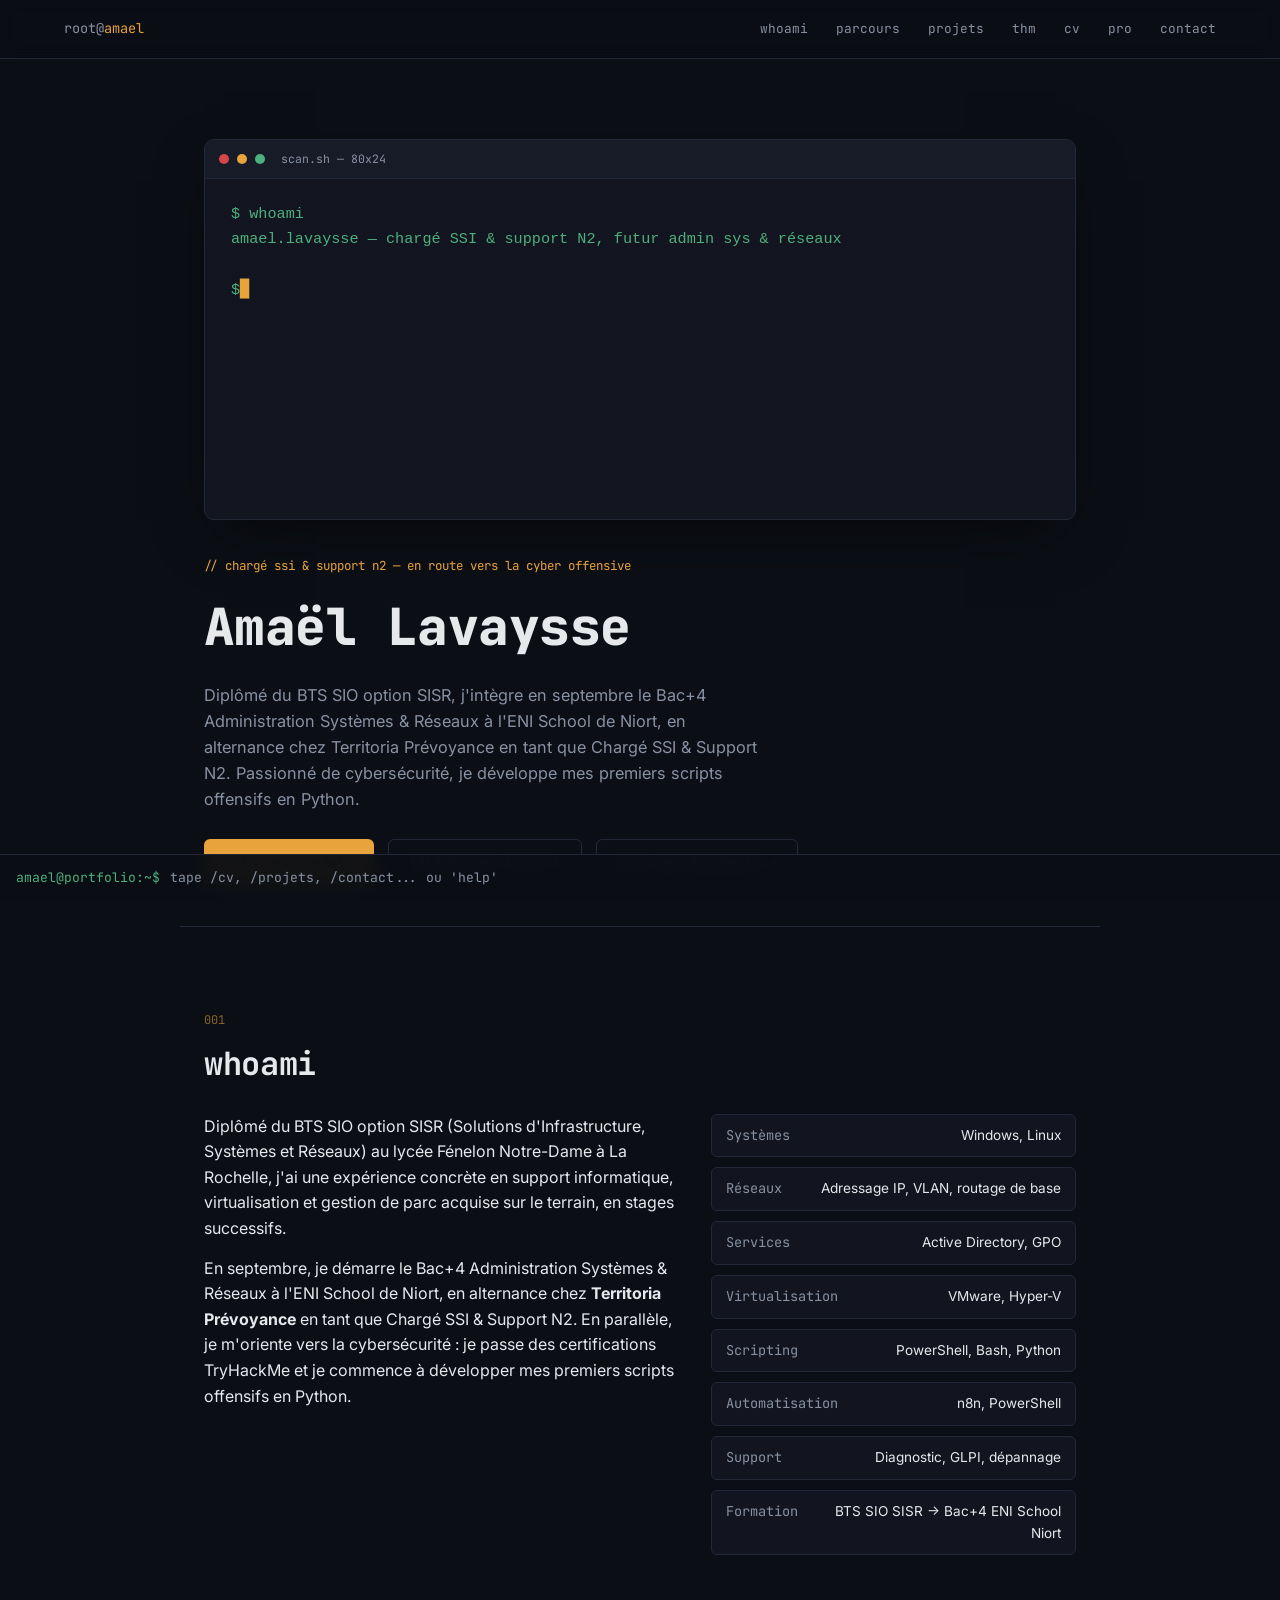
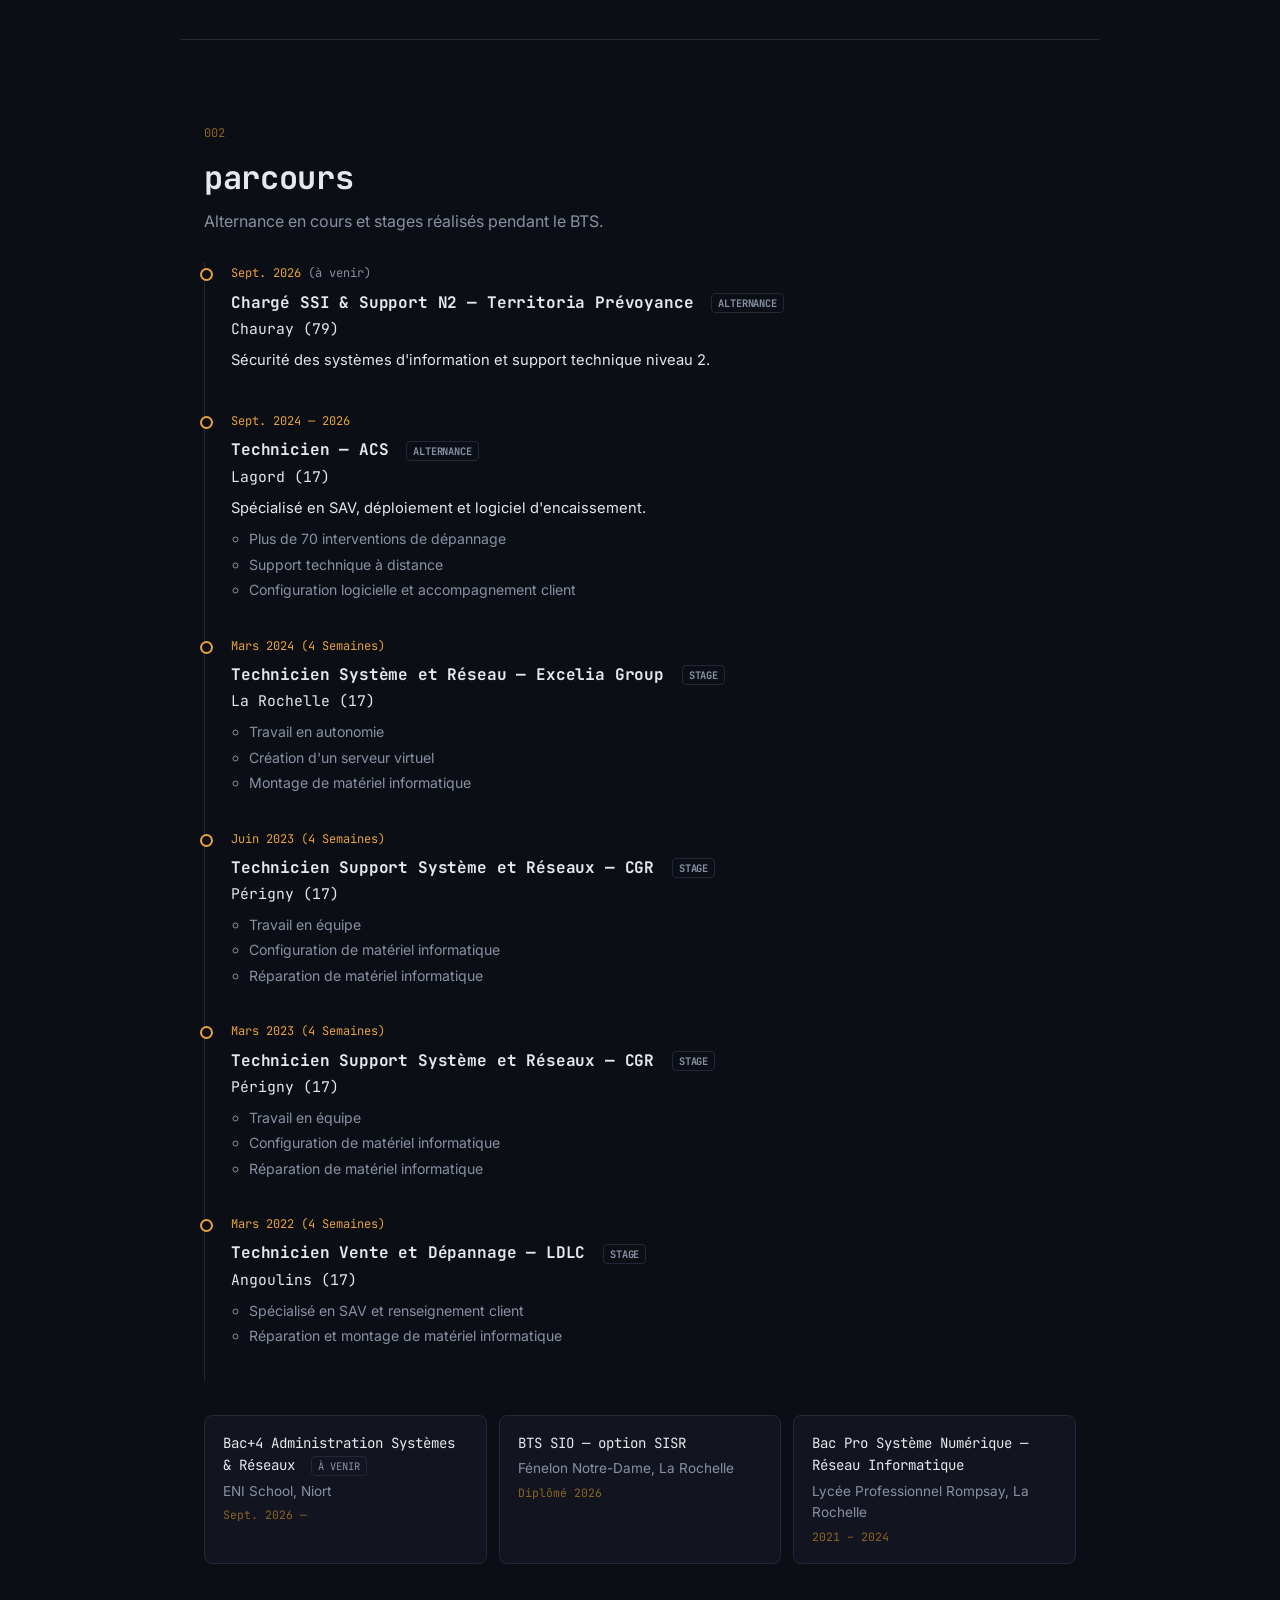
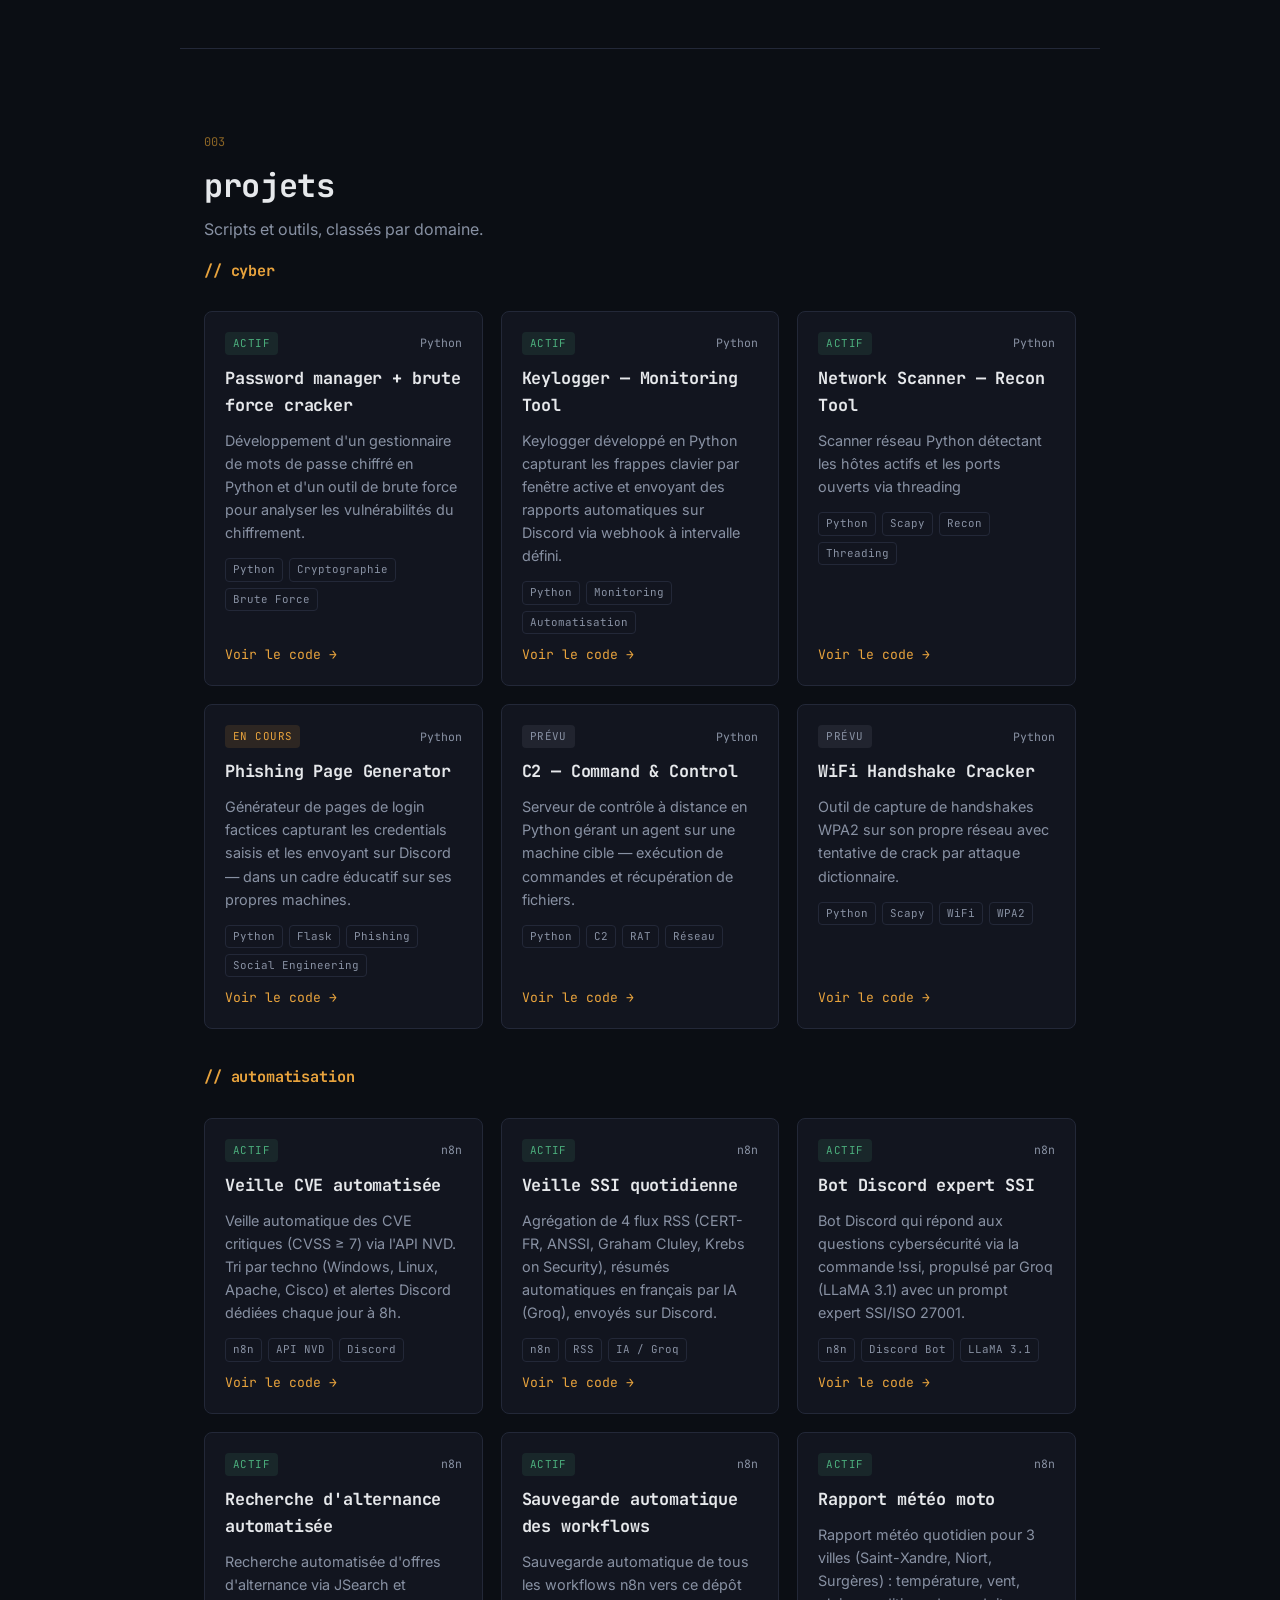
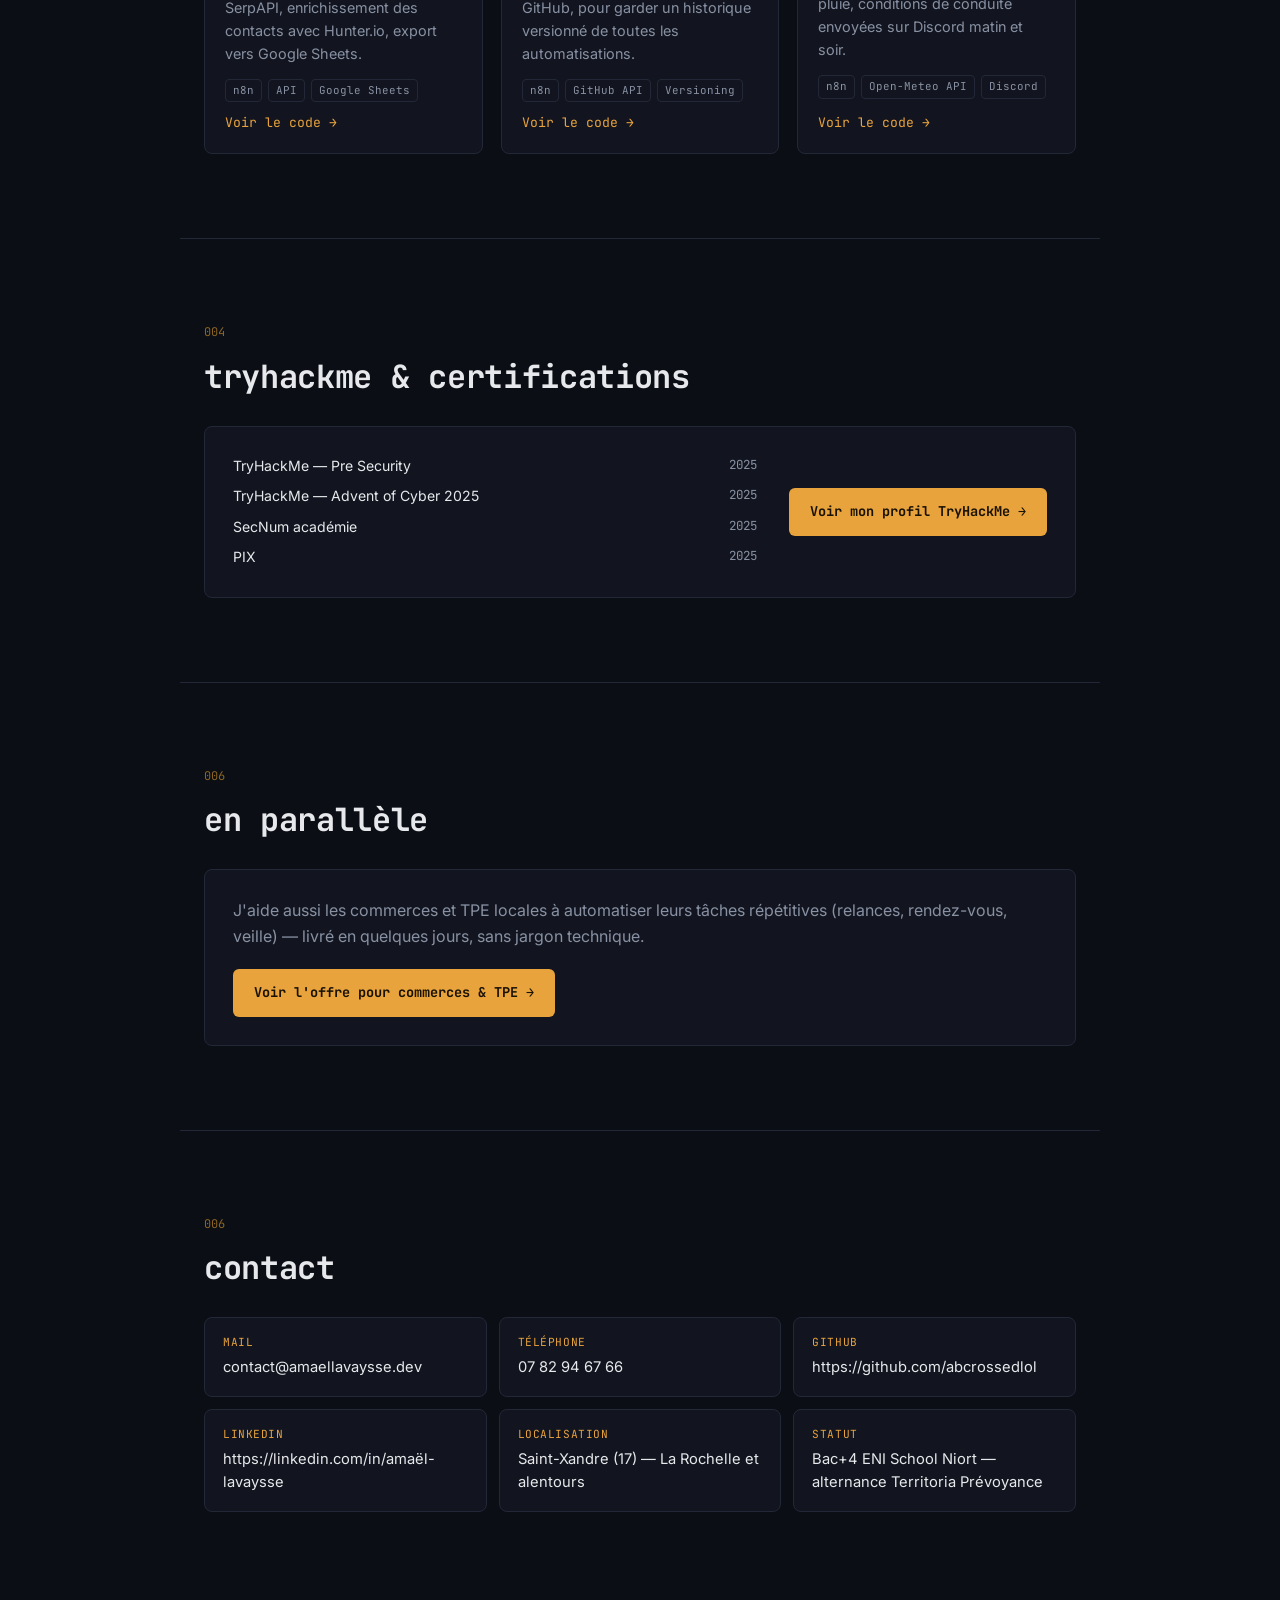
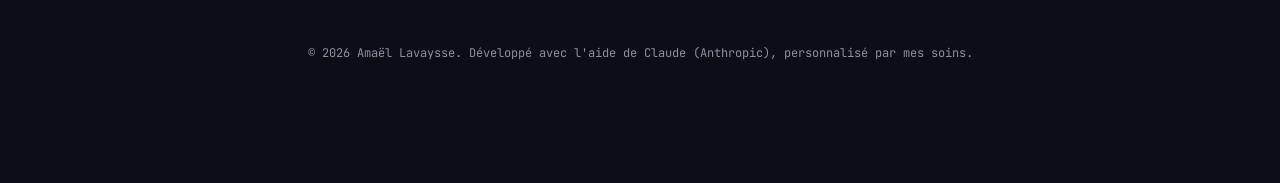
==== commit d627ab82: "Add freelance section to index.html Added a new section for freelance services with details on offer" ====
--- a/index.html
+++ b/index.html
@@ -25,6 +25,7 @@
     <a href="#projects">projets</a>
     <a href="#thm">thm</a>
     <a href="#top">cv</a>
+    <a href="#freelance">pro</a>
     <a href="#contact">contact</a>
   </div>
 </nav>
@@ -402,6 +403,16 @@
     </div>
   </section>
 
+  <!-- ============ FREELANCE / PRO ============ -->
+  <section class="section" id="freelance">
+    <p class="section__log">006</p>
+    <h2>en parallèle</h2>
+    <div class="cv__panel">
+      <p>J'aide aussi les commerces et TPE locales à automatiser leurs tâches répétitives (relances, rendez-vous, veille) — livré en quelques jours, sans jargon technique.</p>
+      <a class="btn btn--primary" href="/pro">Voir l'offre pour commerces & TPE →</a>
+    </div>
+  </section>
+        
   <!-- ============ CONTACT ============ -->
   <section class="section" id="contact">
     <p class="section__log">006</p>
--- a/style.css
+++ b/style.css
@@ -107,7 +107,7 @@
   font-size: clamp(0.8rem, 2vw, 0.95rem);
   color: var(--green);
   white-space: pre-wrap;
-  height: 220px;
+  height: 340px;
   overflow-y: auto;
   scrollbar-width: thin;
   scrollbar-color: var(--amber-dim) transparent;
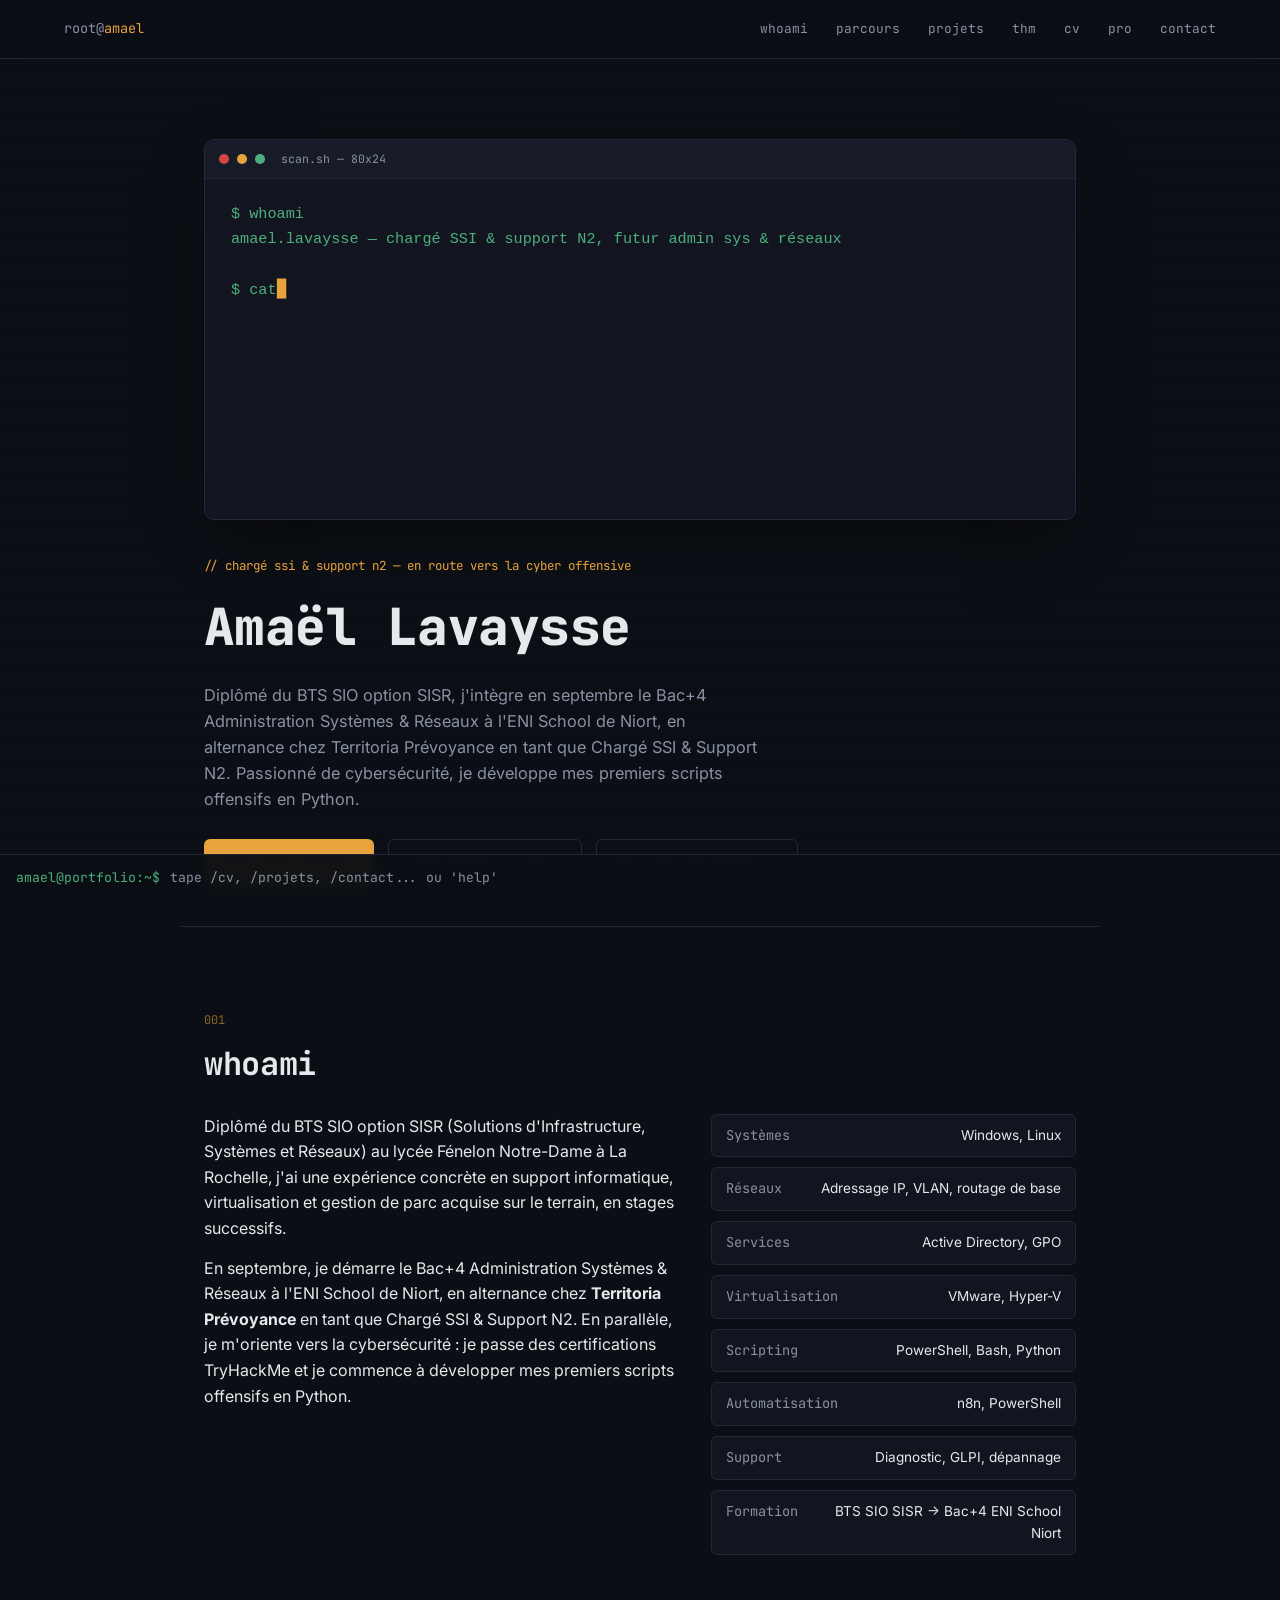
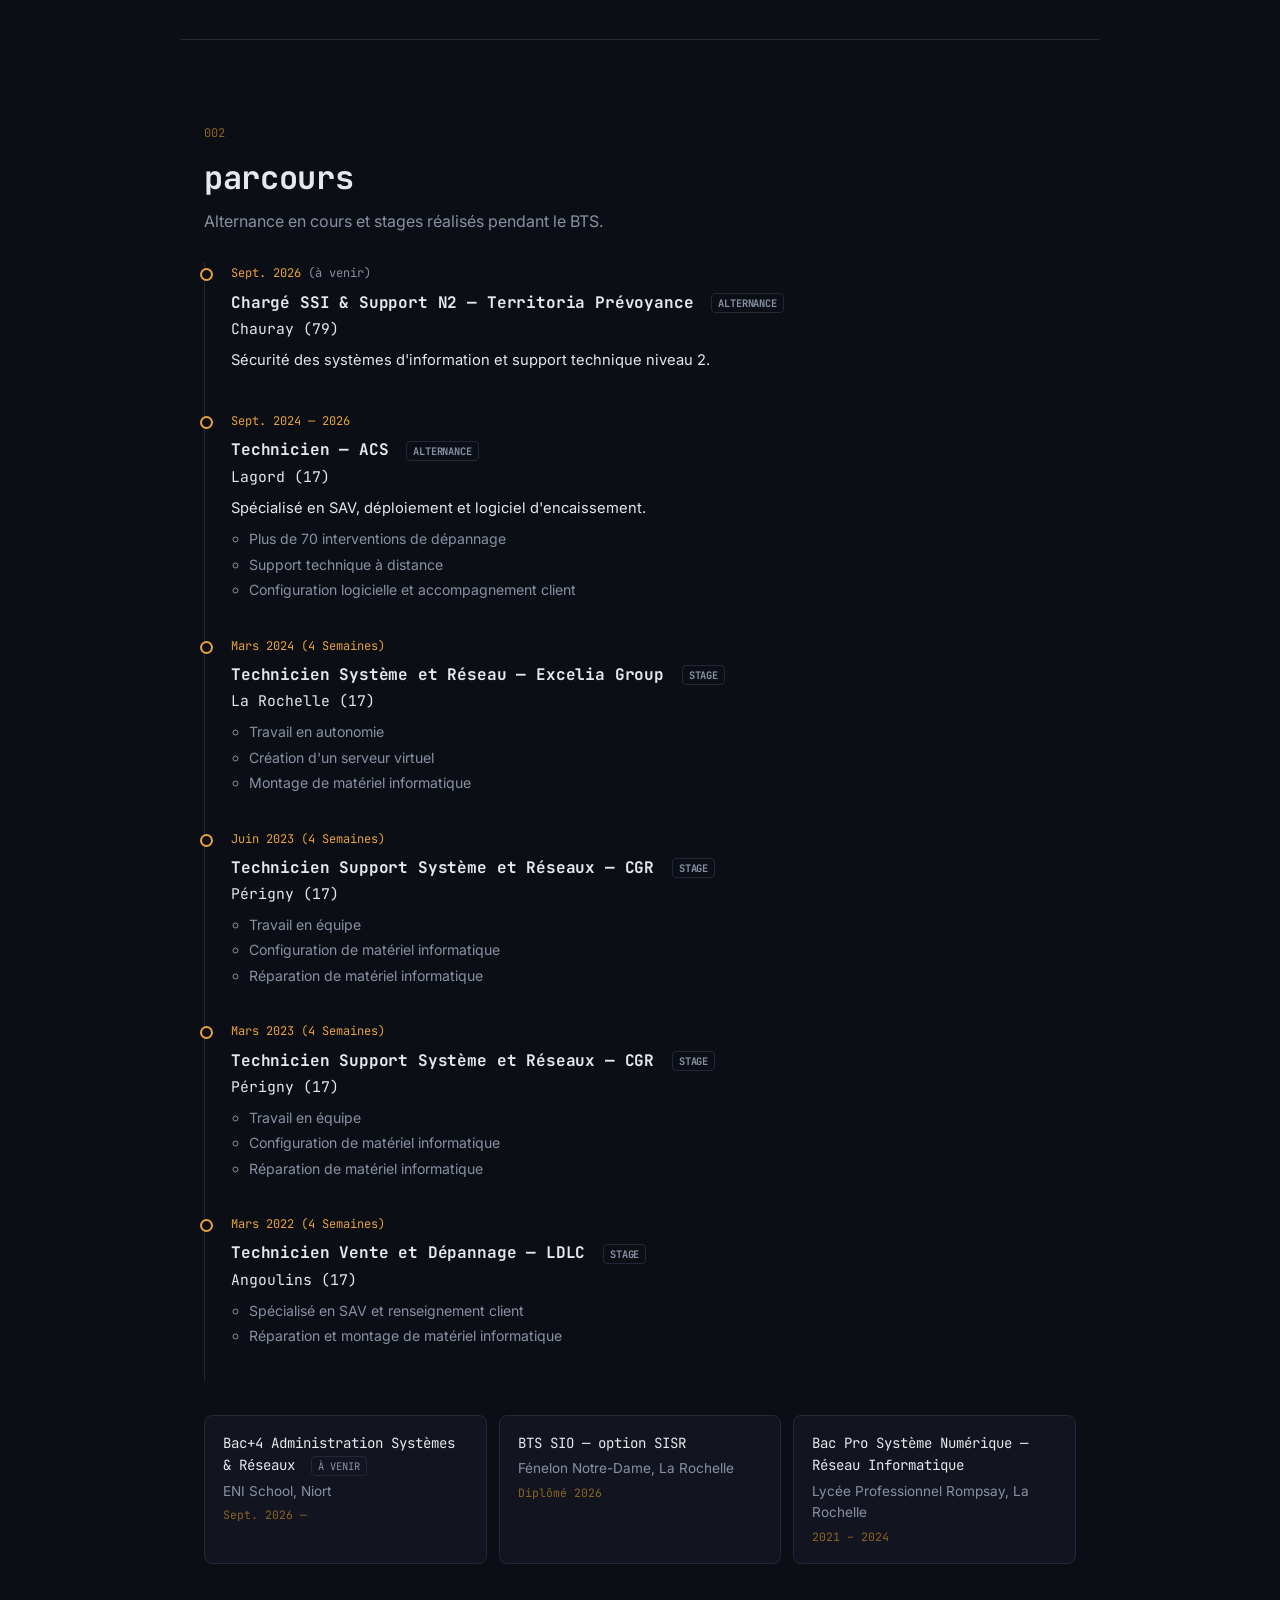
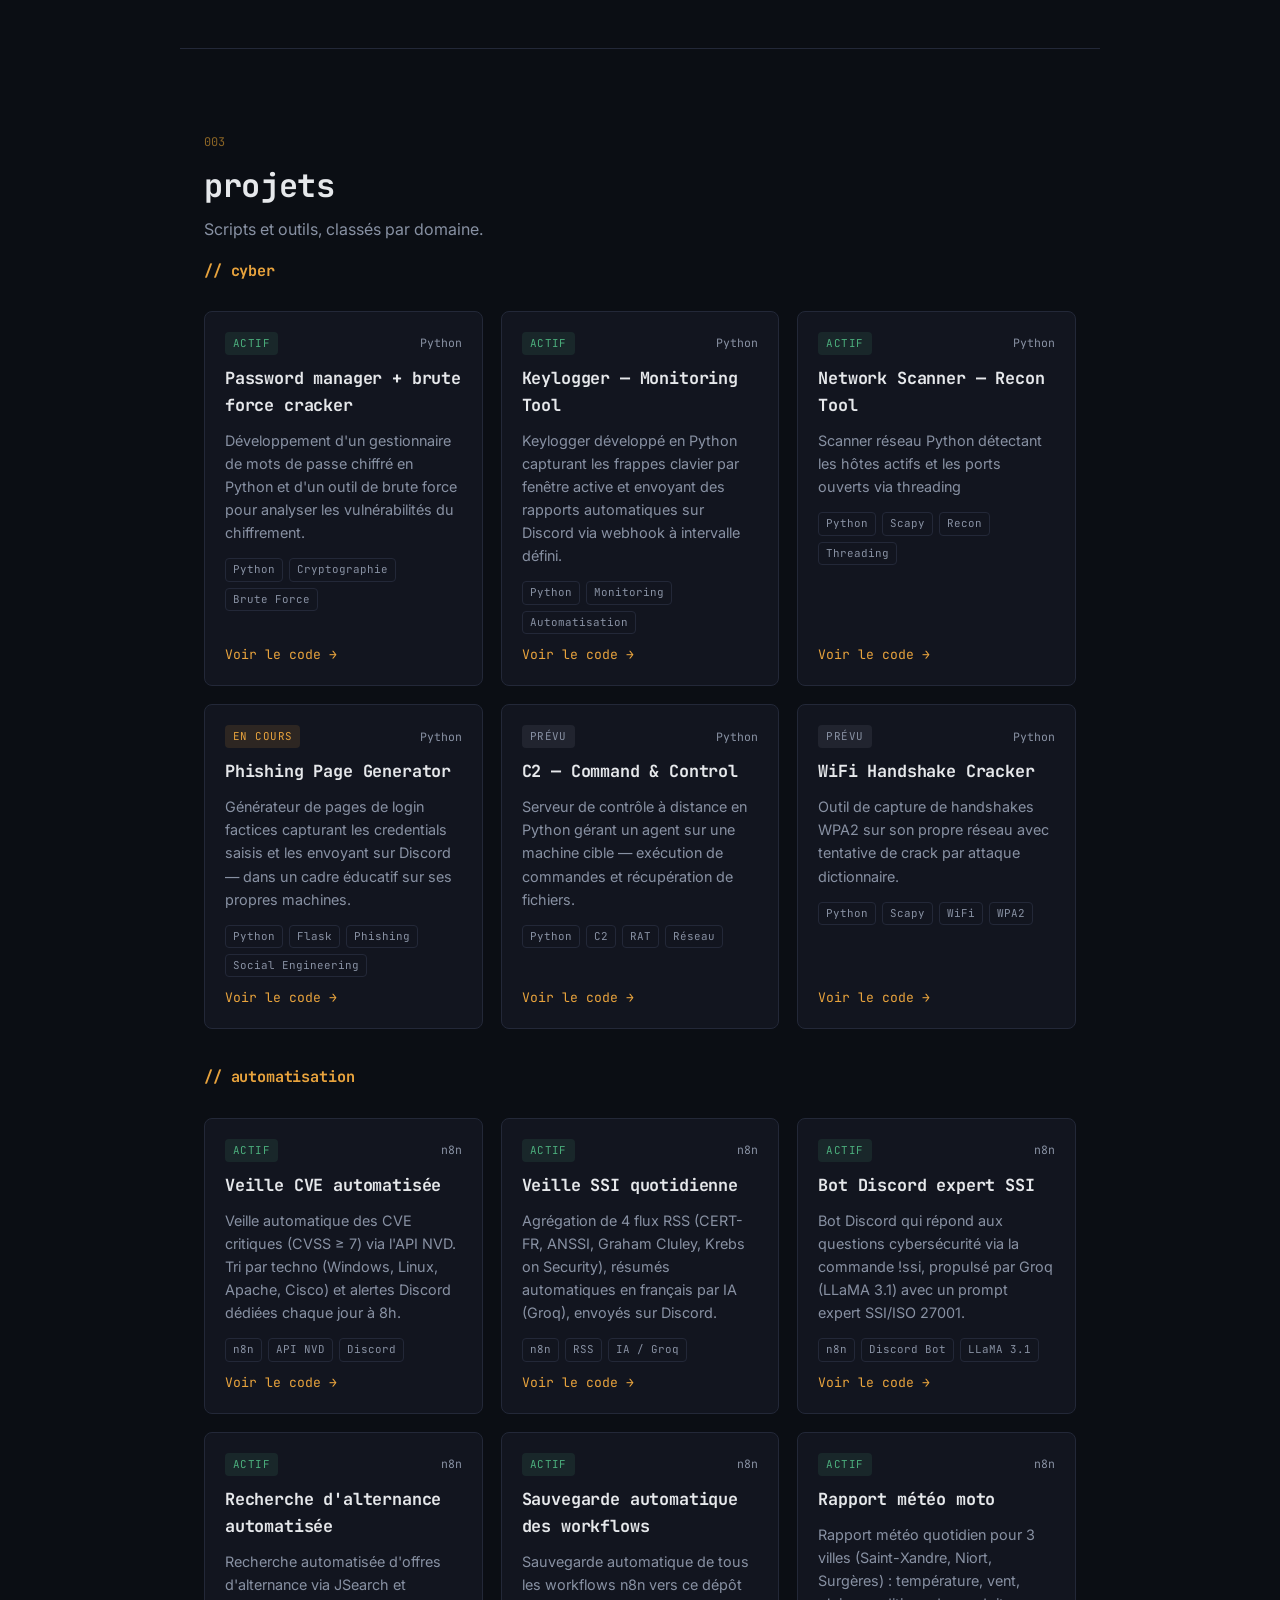
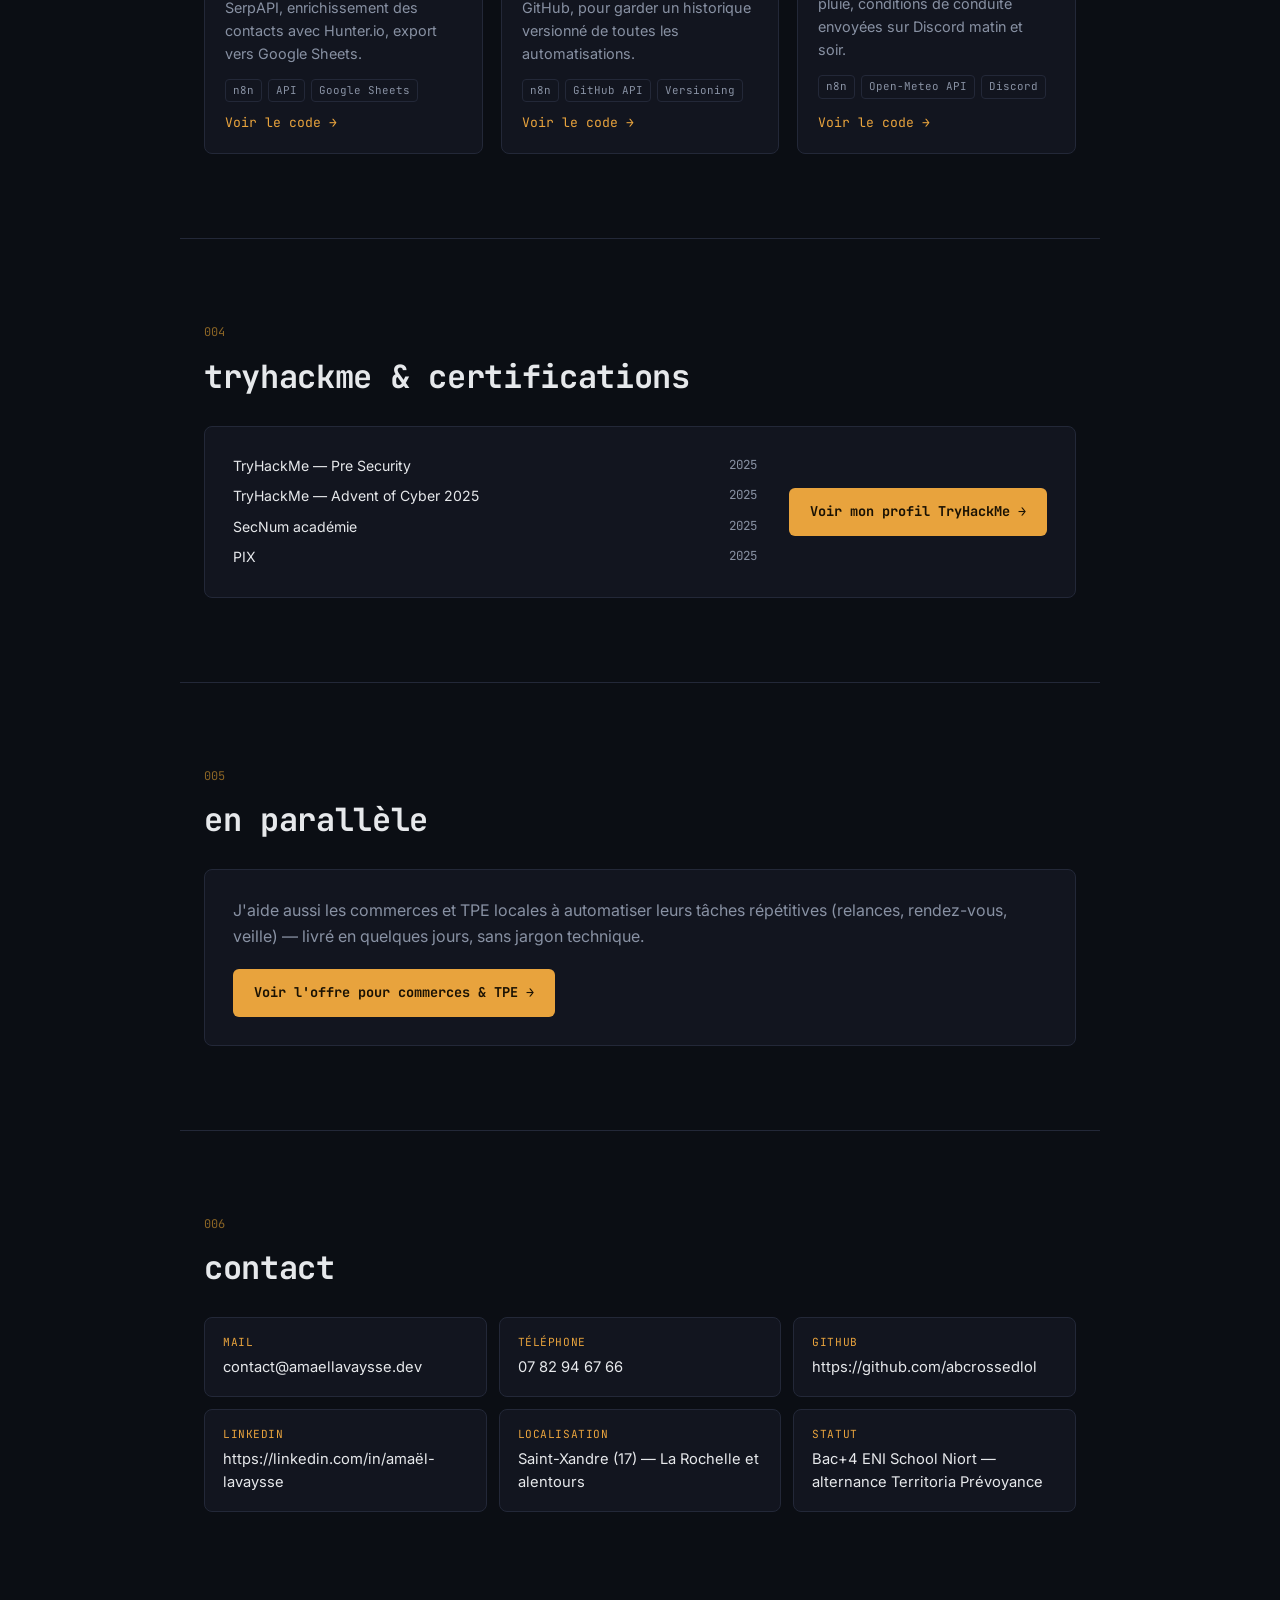
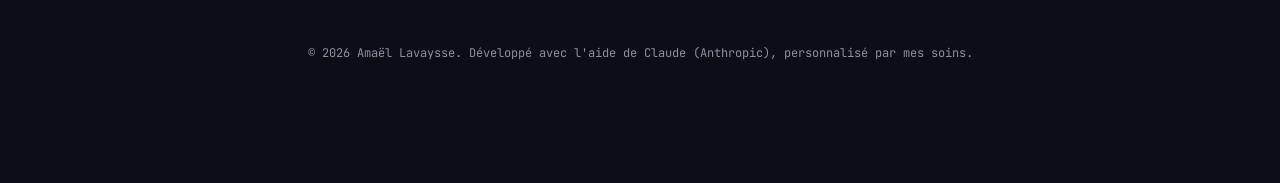
==== commit c10d9e0d: "Update freelance section log number from 006 to 005" ====
--- a/index.html
+++ b/index.html
@@ -405,7 +405,7 @@
 
   <!-- ============ FREELANCE / PRO ============ -->
   <section class="section" id="freelance">
-    <p class="section__log">006</p>
+    <p class="section__log">005</p>
     <h2>en parallèle</h2>
     <div class="cv__panel">
       <p>J'aide aussi les commerces et TPE locales à automatiser leurs tâches répétitives (relances, rendez-vous, veille) — livré en quelques jours, sans jargon technique.</p>
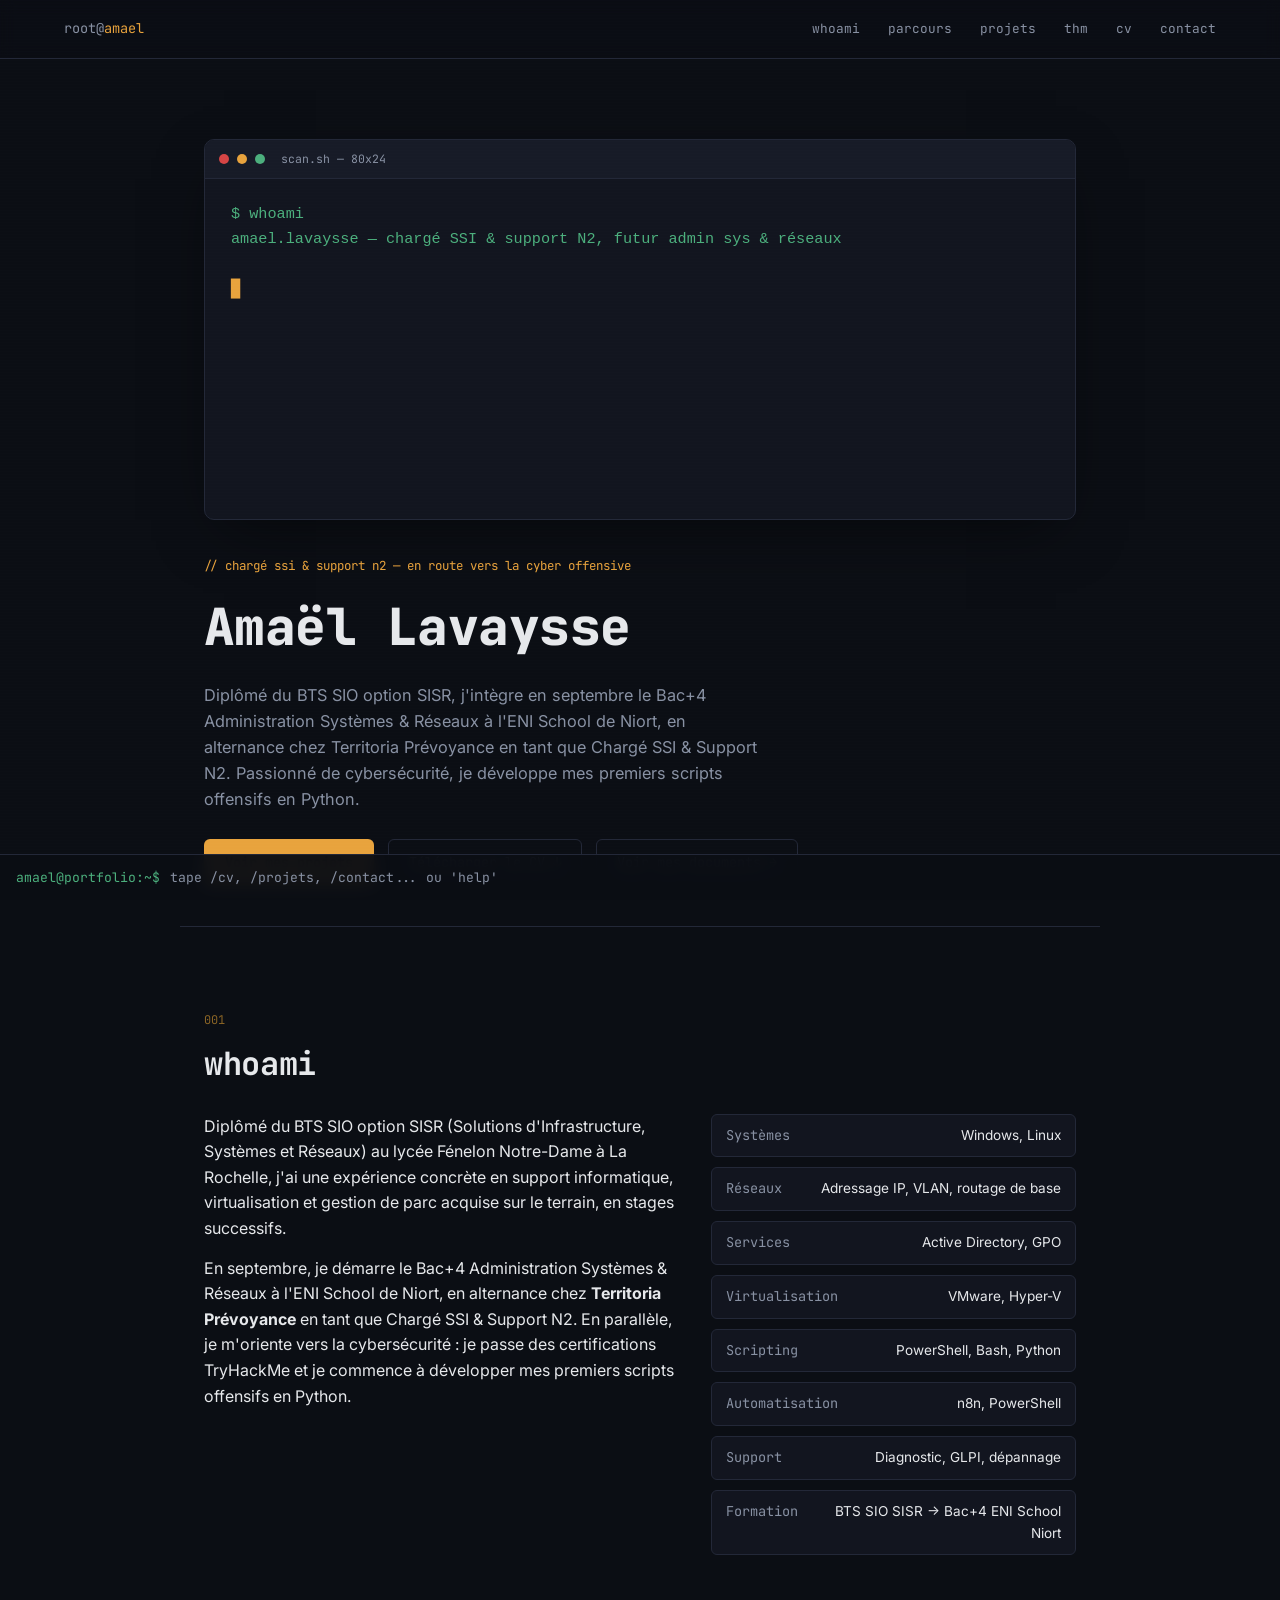
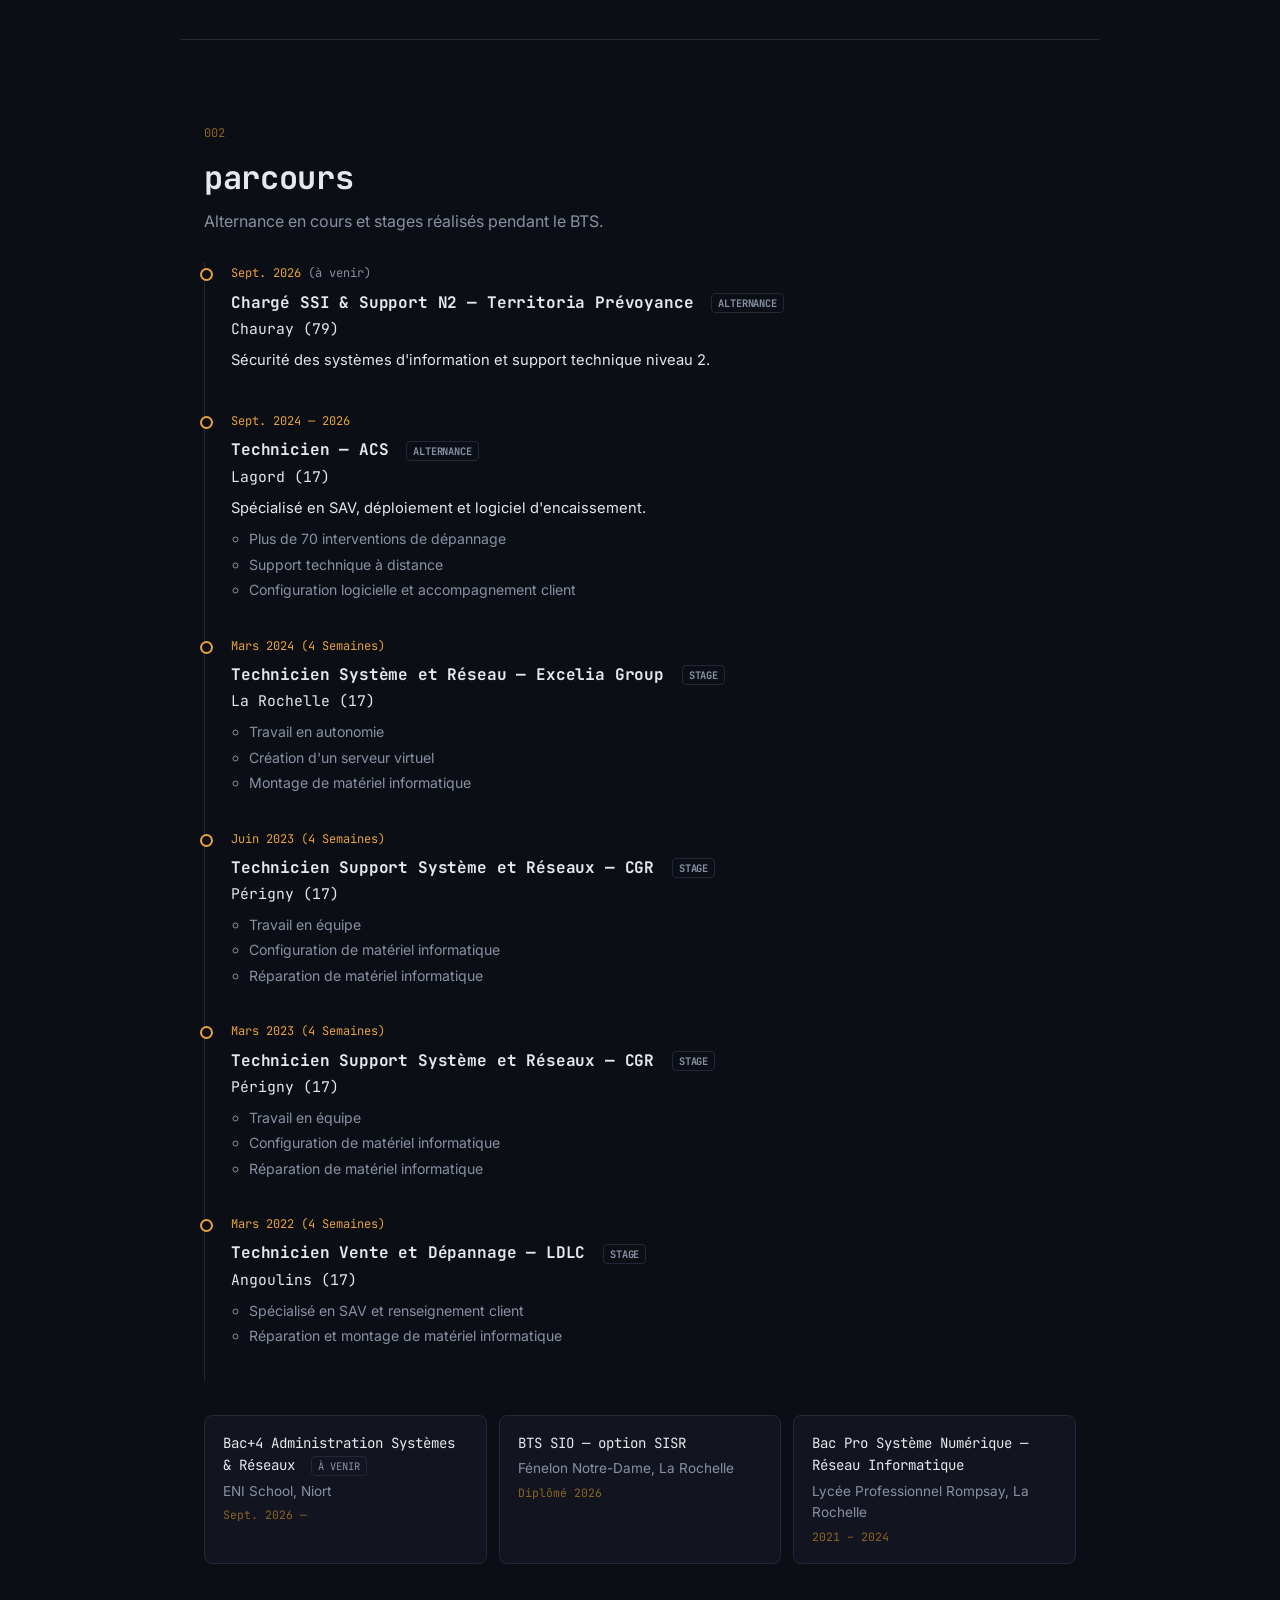
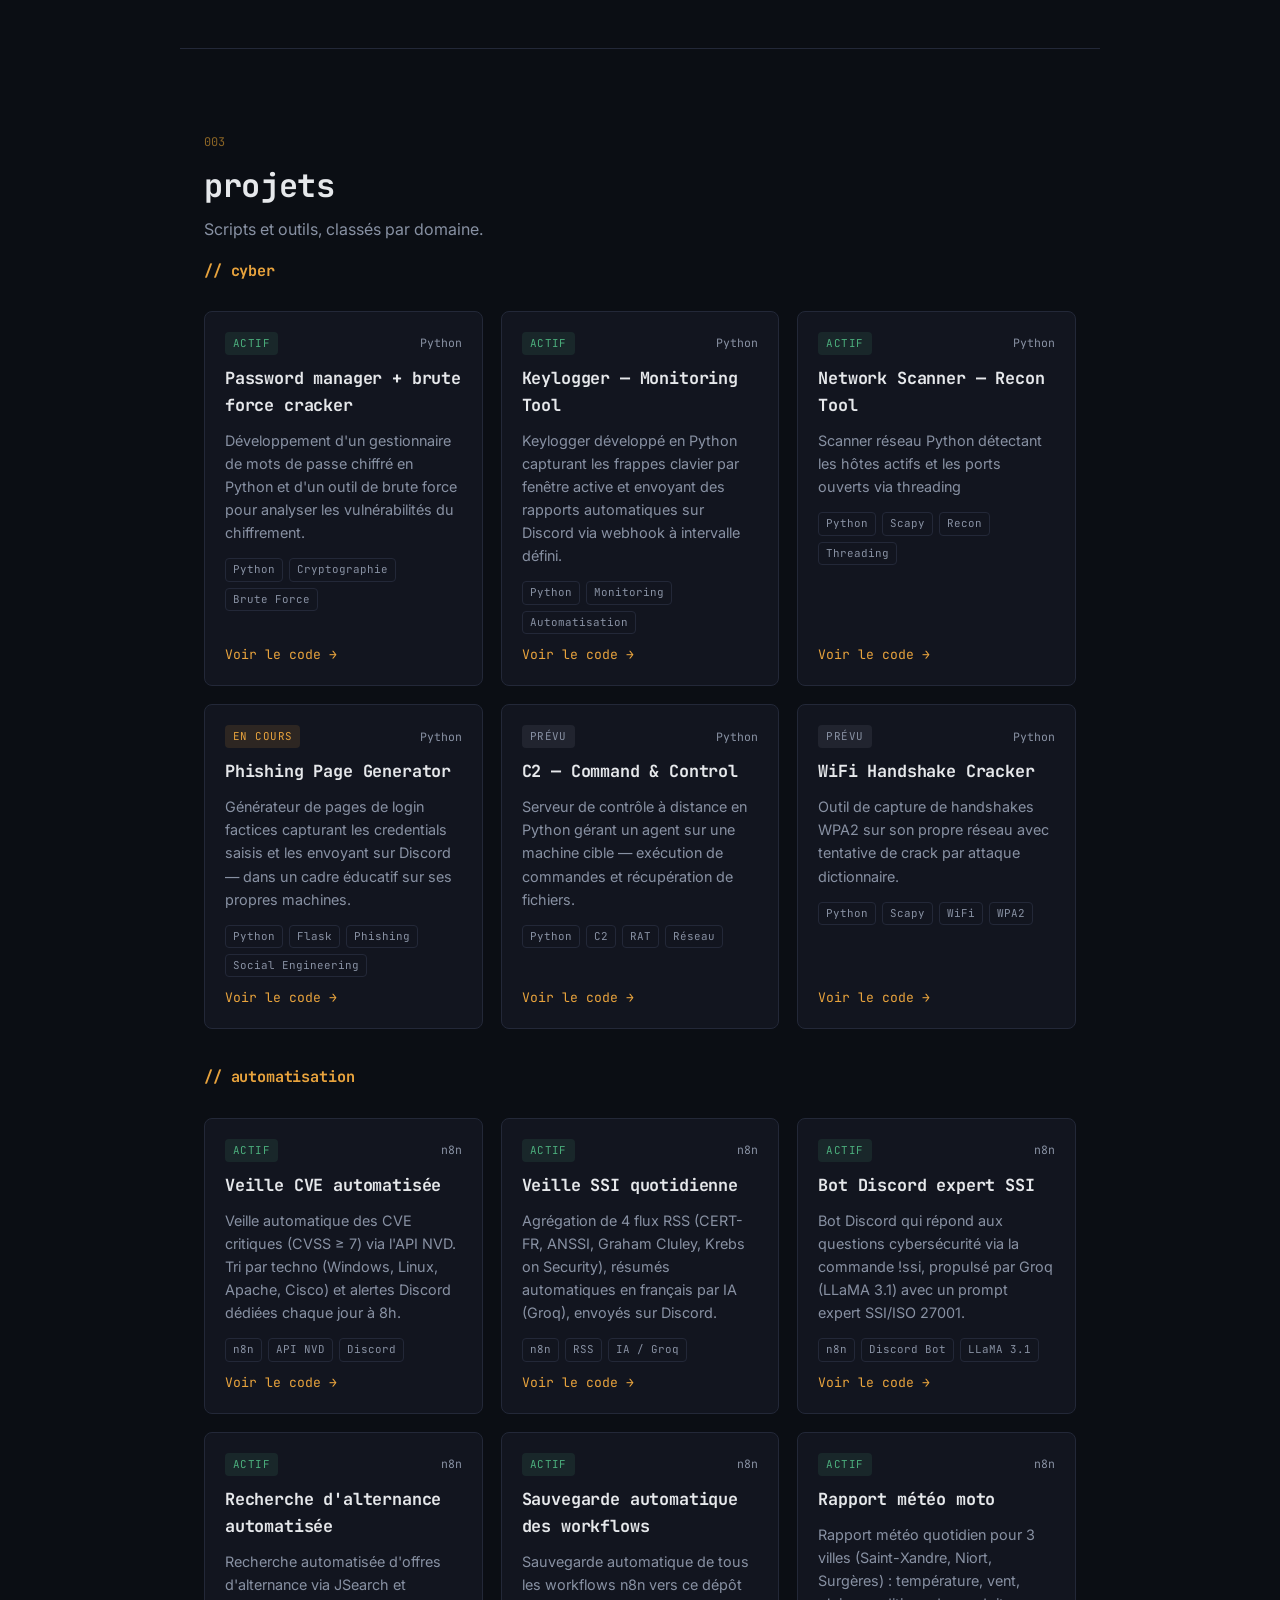
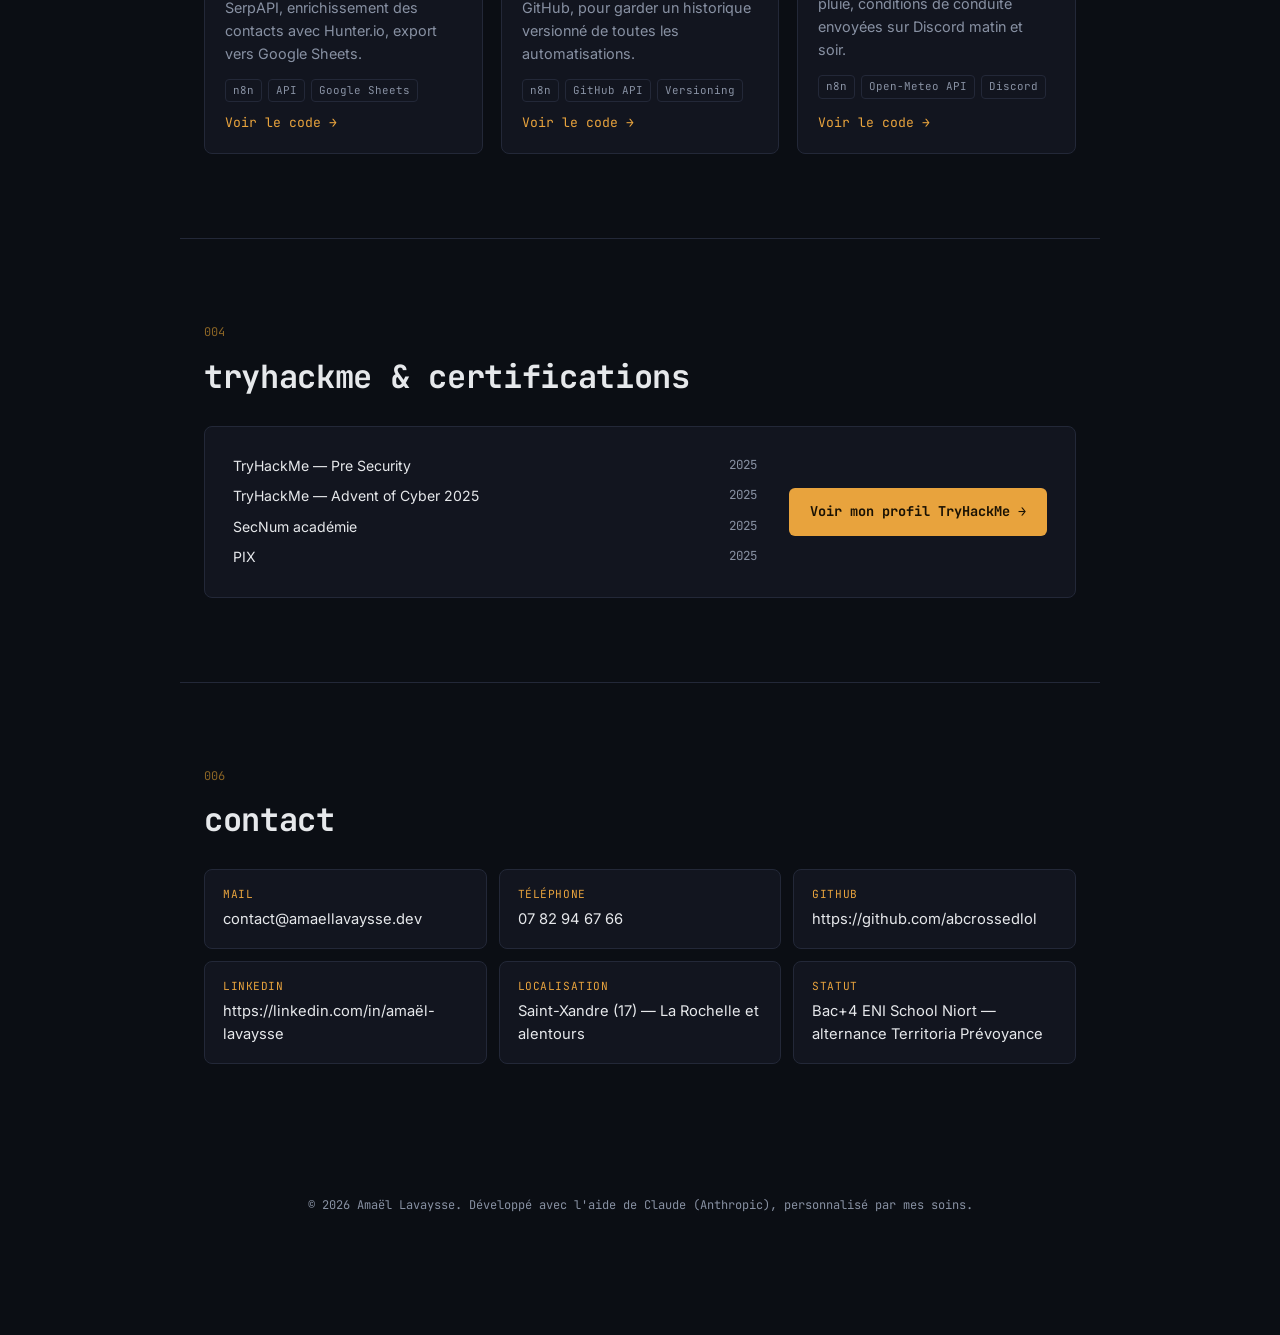
==== commit a8df1bcf: "Remove freelance section from index.html Removed freelance section and related links from the HTML." ====
--- a/index.html
+++ b/index.html
@@ -25,7 +25,6 @@
     <a href="#projects">projets</a>
     <a href="#thm">thm</a>
     <a href="#top">cv</a>
-    <a href="#freelance">pro</a>
     <a href="#contact">contact</a>
   </div>
 </nav>
@@ -400,16 +399,6 @@
         <li><span class="cert__name">PIX</span><span class="cert__year">2025</span></li>
       </ul>
       <a class="btn btn--primary thm__cta" href="https://tryhackme.com/p/abcross" target="_blank" rel="noopener">Voir mon profil TryHackMe →</a>
-    </div>
-  </section>
-
-  <!-- ============ FREELANCE / PRO ============ -->
-  <section class="section" id="freelance">
-    <p class="section__log">005</p>
-    <h2>en parallèle</h2>
-    <div class="cv__panel">
-      <p>J'aide aussi les commerces et TPE locales à automatiser leurs tâches répétitives (relances, rendez-vous, veille) — livré en quelques jours, sans jargon technique.</p>
-      <a class="btn btn--primary" href="/pro">Voir l'offre pour commerces & TPE →</a>
     </div>
   </section>
         
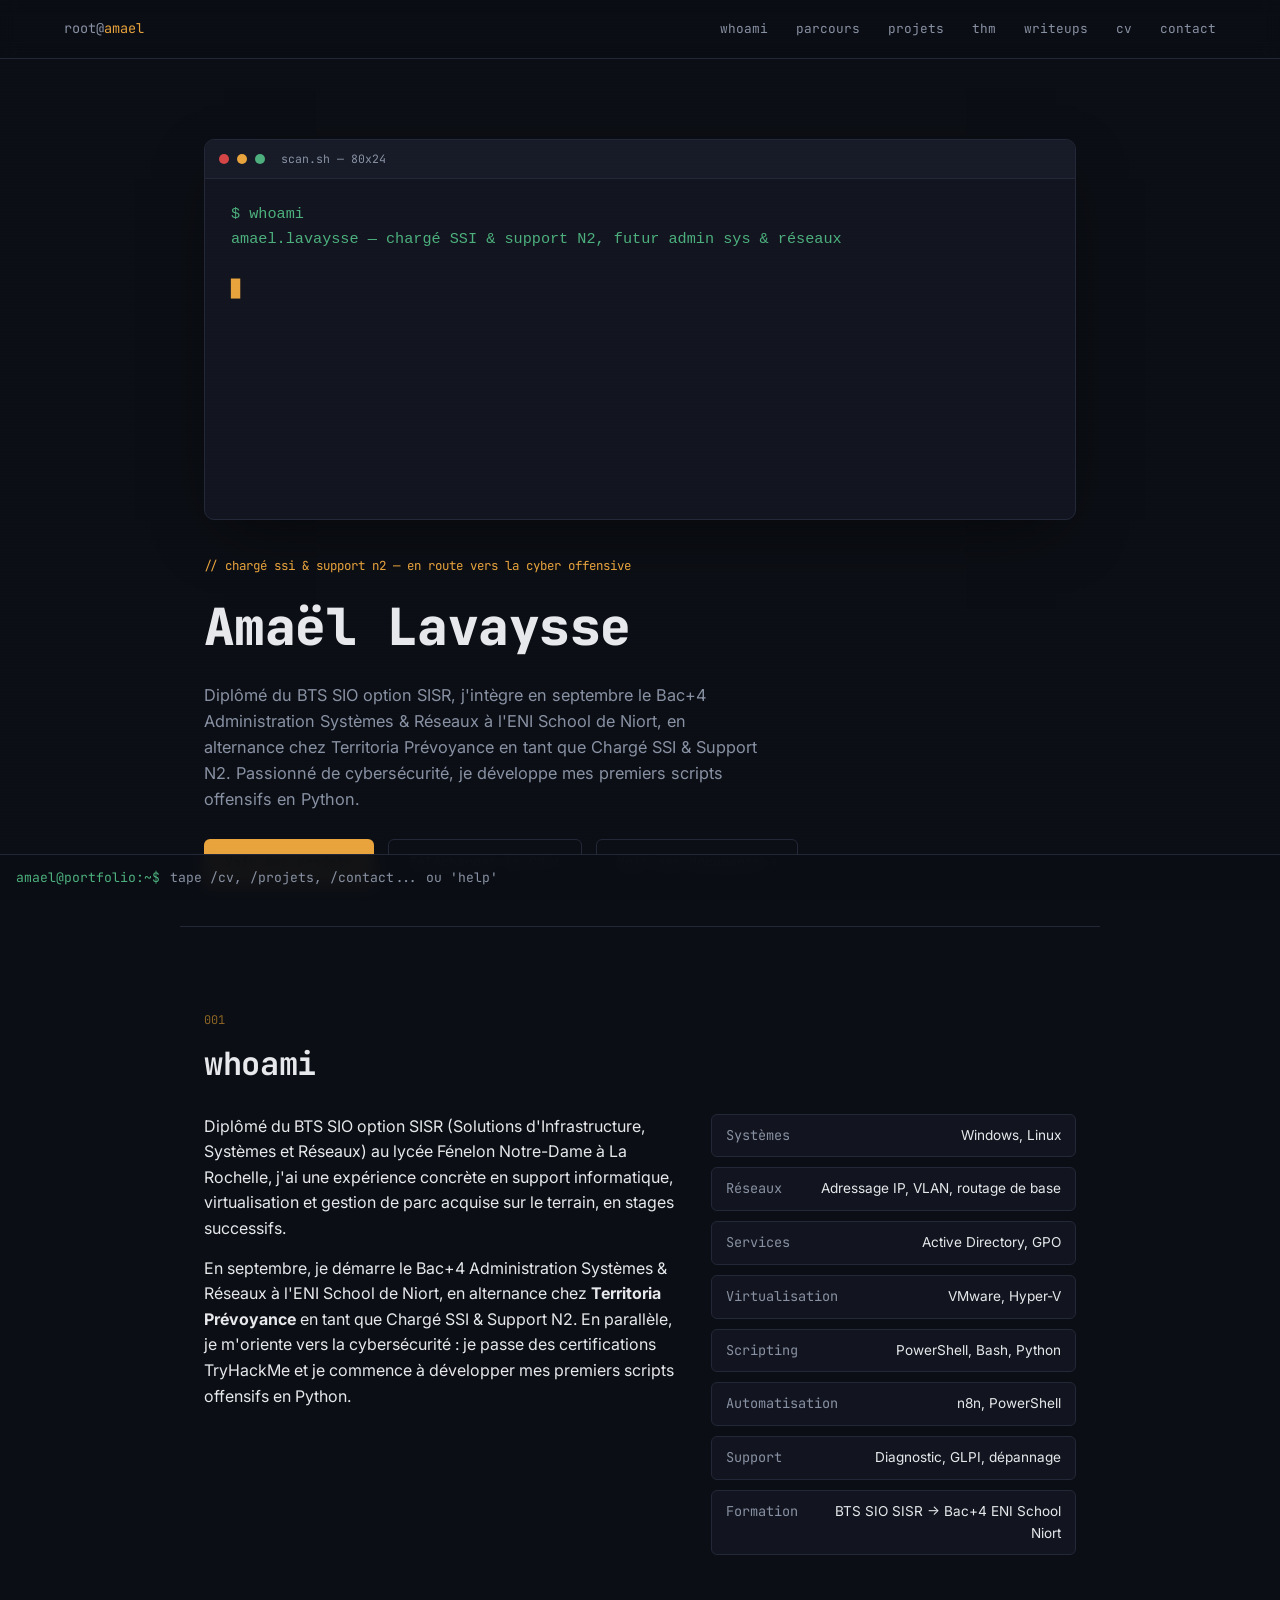
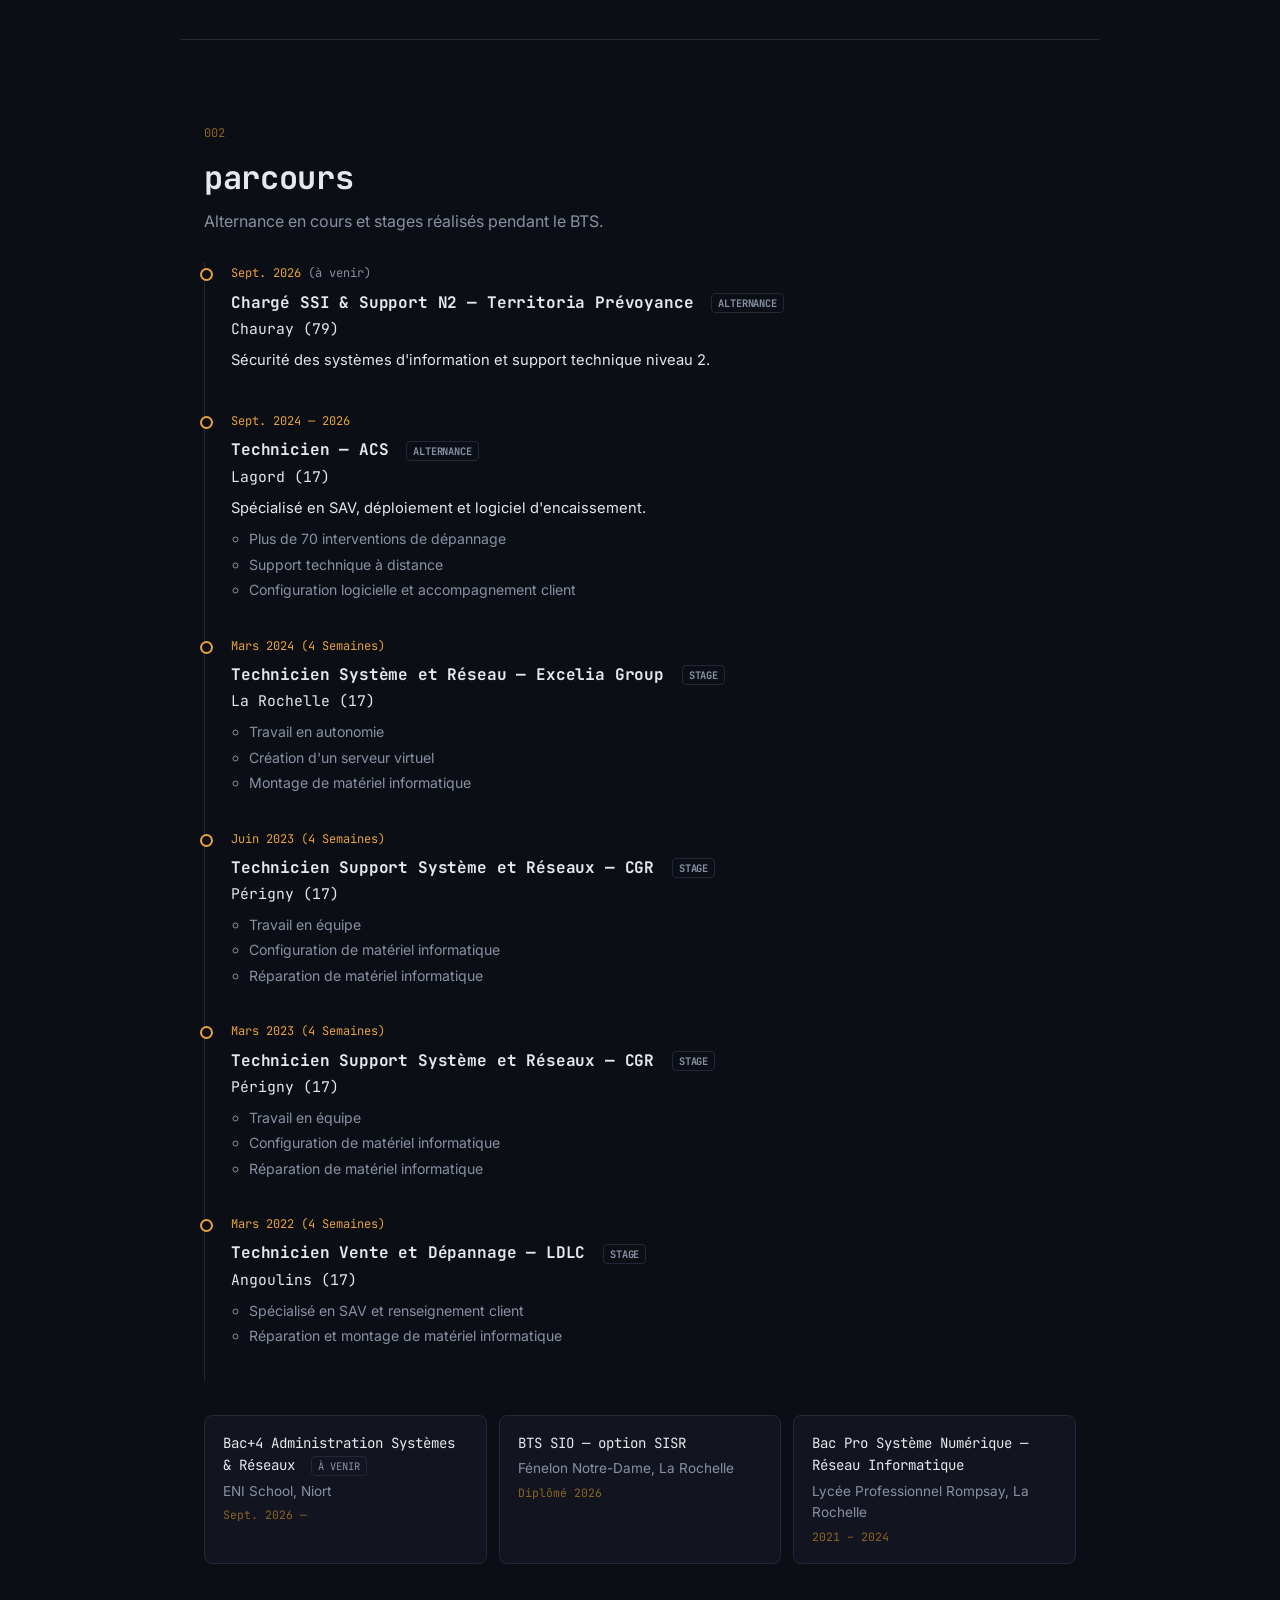
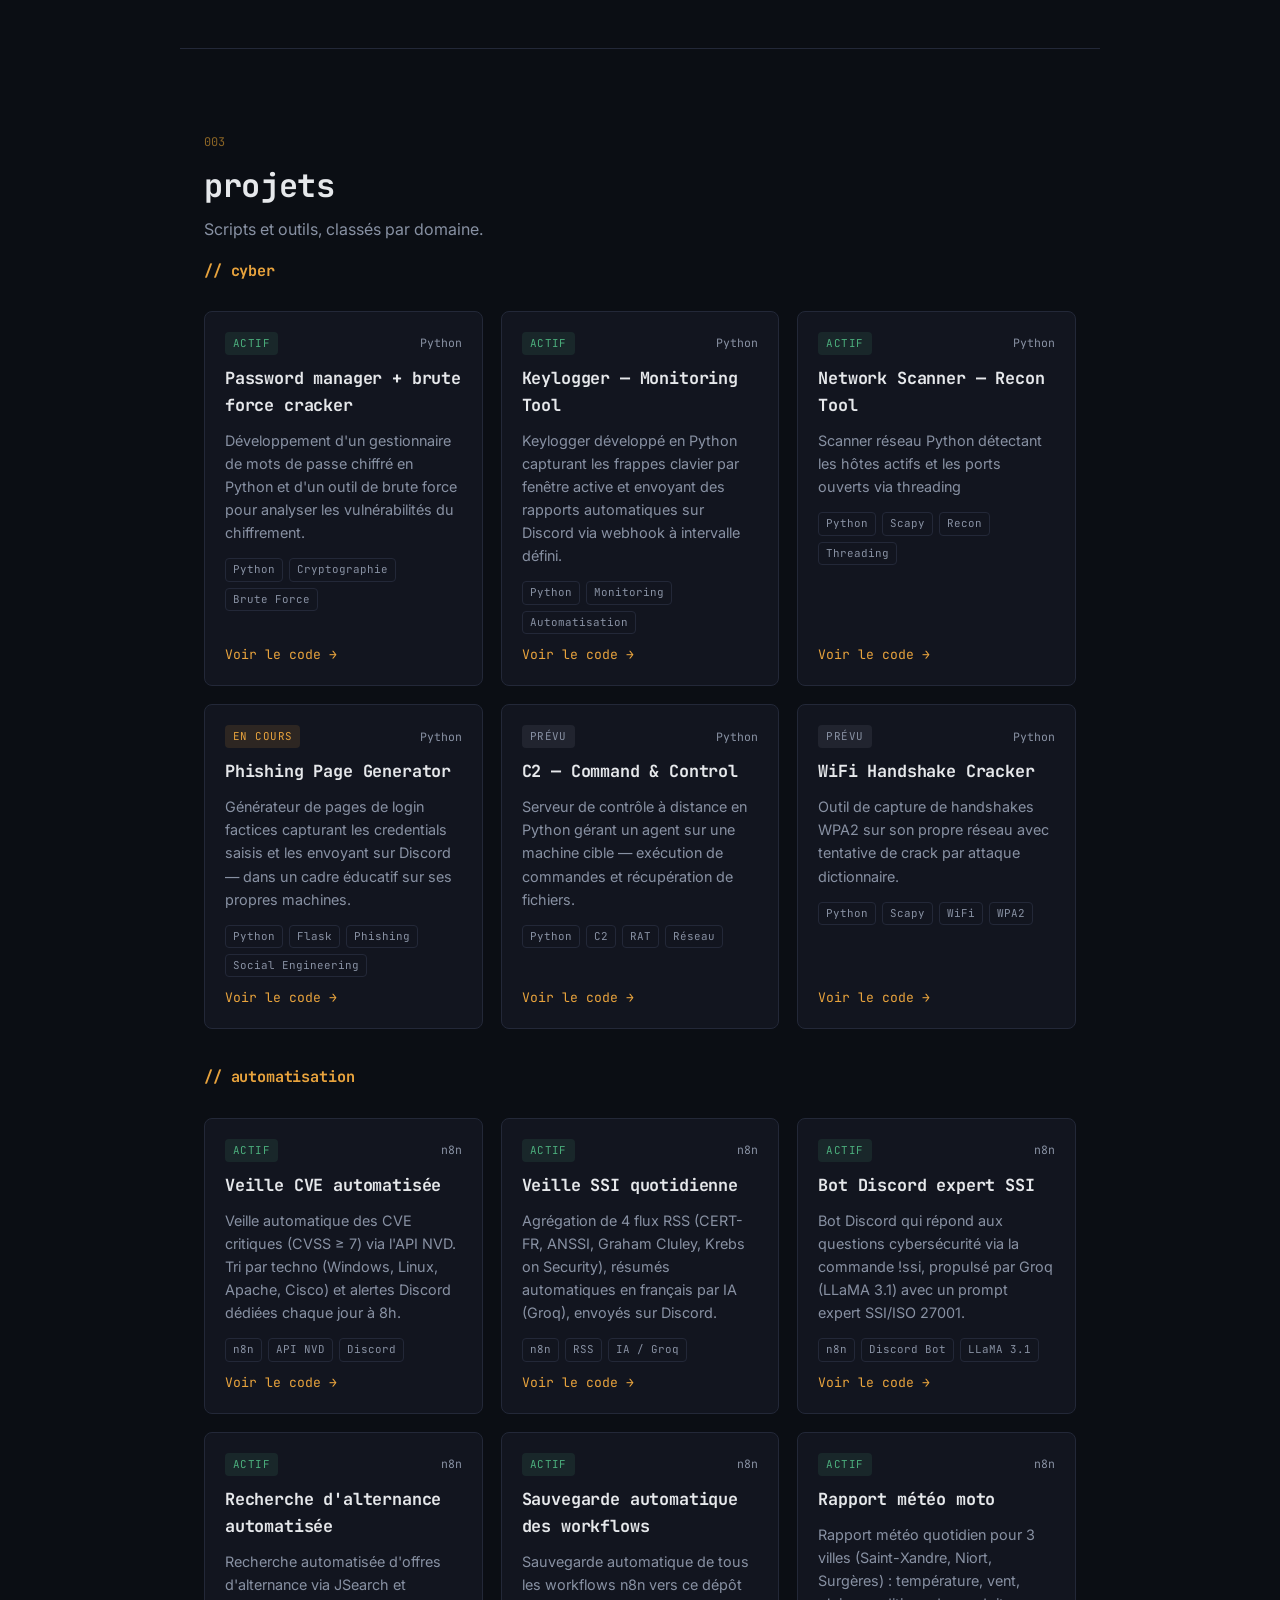
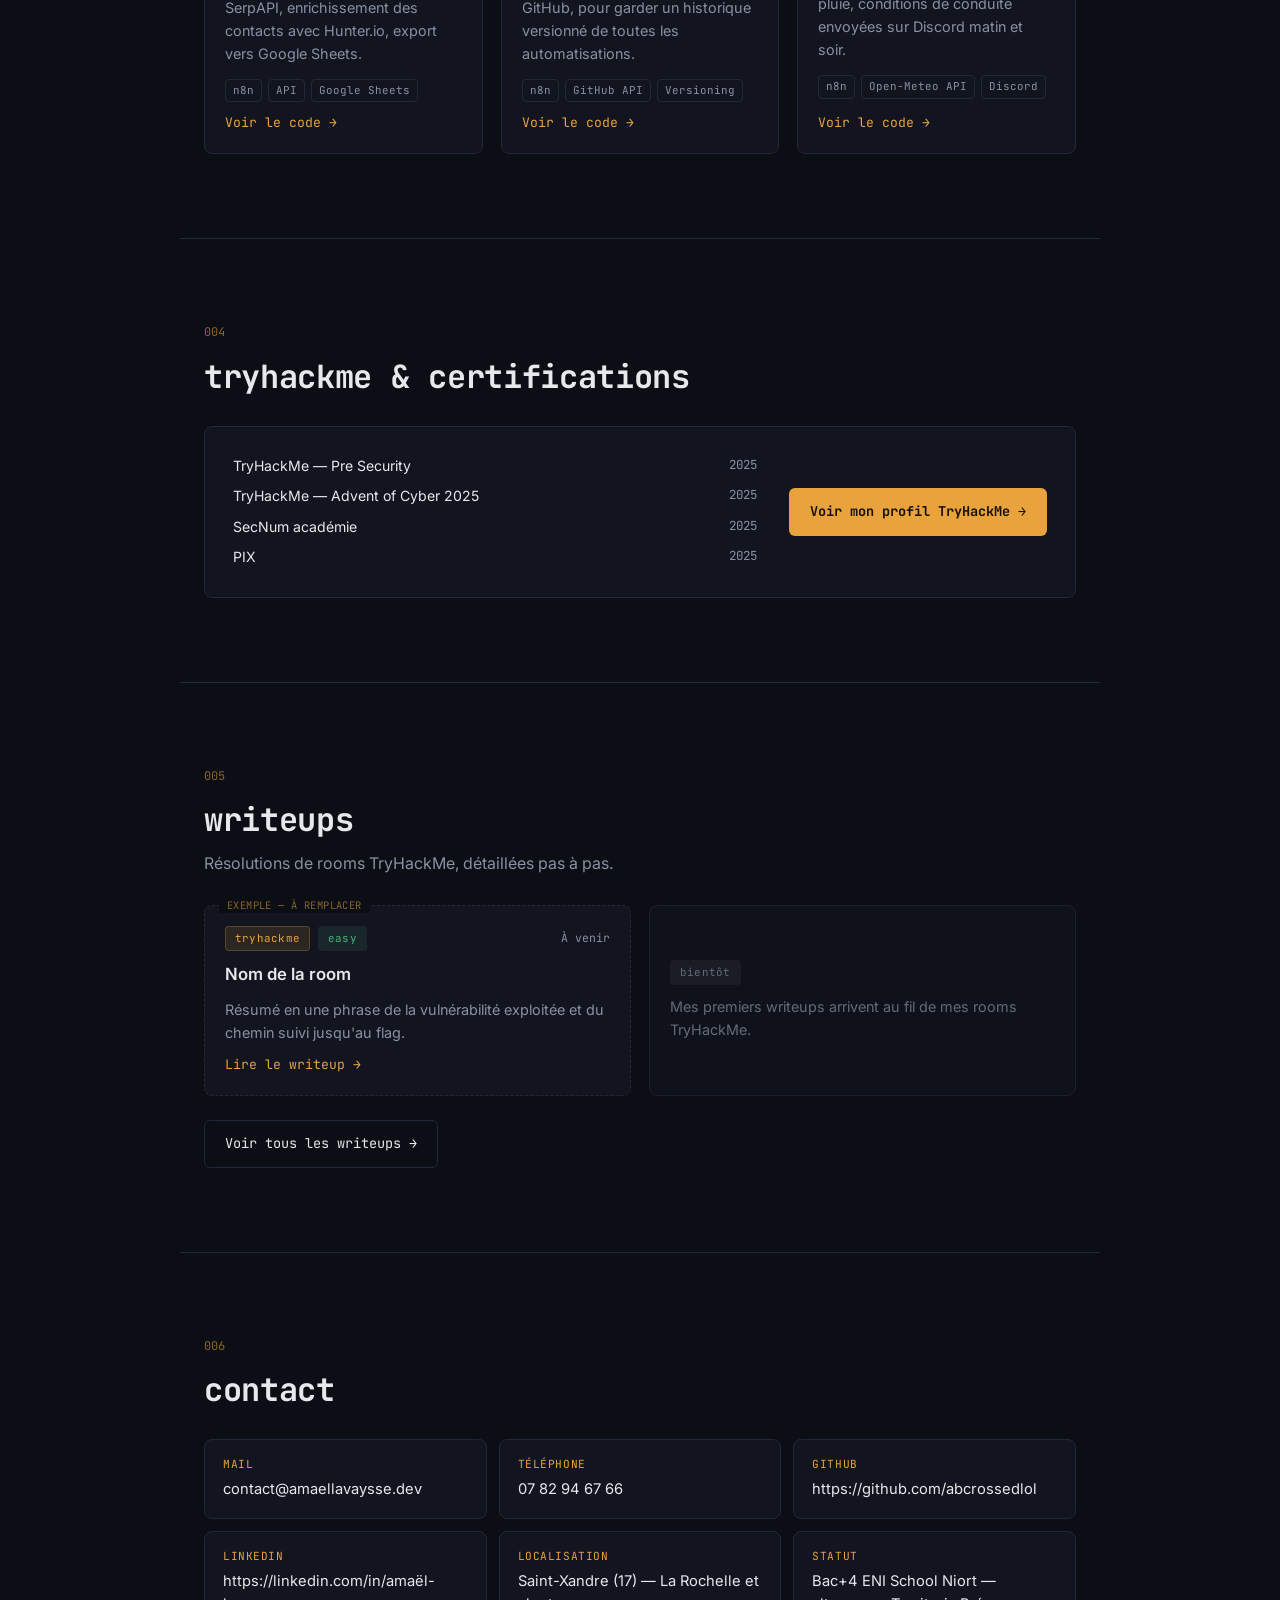
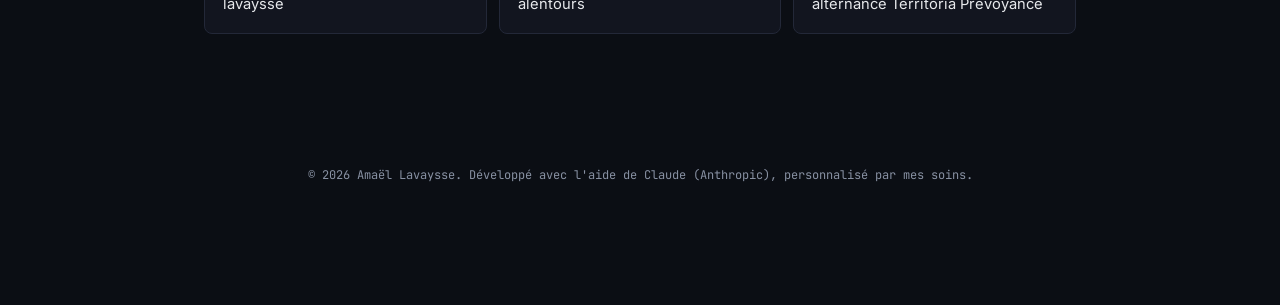
==== commit 8c266d3c: "Add files via upload" ====
--- a/index.html
+++ b/index.html
@@ -1,452 +1,485 @@
-<!DOCTYPE html>
-<html lang="fr">
-<head>
-<meta charset="UTF-8">
-<meta name="viewport" content="width=device-width, initial-scale=1.0">
-<title>Amaël Lavaysse — Administration systèmes & réseaux / Cybersécurité</title>
-<meta name="description" content="Portfolio d'Amaël Lavaysse — Bac+4 Administration Systèmes & Réseaux à l'ENI School Niort, alternance Chargé SSI & Support N2 chez Territoria Prévoyance.">
-<link rel="icon" type="image/svg+xml" href="favicon.svg">
-<link rel="preconnect" href="https://fonts.googleapis.com">
-<link rel="preconnect" href="https://fonts.gstatic.com" crossorigin>
-<link href="https://fonts.googleapis.com/css2?family=JetBrains+Mono:wght@400;500;700;800&family=Inter:wght@400;500;600&display=swap" rel="stylesheet">
-<link rel="stylesheet" href="style.css">
-<script data-goatcounter="https://amael.goatcounter.com/count"
-        async src="//gc.zgo.at/count.js"></script>
-</head>
-<body>
-
-<div class="scanlines" aria-hidden="true"></div>
-
-<nav class="nav">
-  <span class="nav__logo">root@<span class="nav__name">amael</span></span>
-  <div class="nav__links">
-    <a href="#about">whoami</a>
-    <a href="#experience">parcours</a>
-    <a href="#projects">projets</a>
-    <a href="#thm">thm</a>
-    <a href="#top">cv</a>
-    <a href="#contact">contact</a>
-  </div>
-</nav>
-
-<!-- ============ HERO : séquence terminal ============ -->
-<header class="hero" id="top">
-  <div class="hero__terminal">
-    <div class="hero__bar">
-      <span class="dot dot--red"></span><span class="dot dot--amber"></span><span class="dot dot--green"></span>
-      <span class="hero__barTitle">scan.sh — 80x24</span>
-    </div>
-    <pre class="hero__body"><code id="typewriter"></code><span class="cursor">█</span></pre>
-  </div>
-  <div class="hero__intro">
-    <p class="eyebrow">// chargé SSI & support N2 — en route vers la cyber offensive</p>
-    <h1>Amaël Lavaysse</h1>
-    <p class="hero__tagline">
-      Diplômé du BTS SIO option SISR, j'intègre en septembre le Bac+4 Administration Systèmes
-      &amp; Réseaux à l'ENI School de Niort, en alternance chez Territoria Prévoyance en tant
-      que Chargé SSI &amp; Support N2. Passionné de cybersécurité, je développe mes premiers
-      scripts offensifs en Python.
-    </p>
-    <div class="hero__actions">
-      <a class="btn btn--primary" href="#projects">Voir mes projets</a>
-      <a class="btn btn--ghost" href="CV_LAVAYSSE_AMAËL.pdf" download>Télécharger le CV ↓</a>
-      <a class="btn btn--ghost" href="https://drive.google.com/drive/folders/1WAkrt6nMN1qNXEYBbM81s2c2adU-Ibz1?usp=sharing" target="_blank" rel="noopener">Voir mes documents →</a>
-    </div>
-  </div>
-</header>
-
-<main>
-
-  <!-- ============ WHOAMI / À PROPOS ============ -->
-  <section class="section" id="about">
-    <p class="section__log">001</p>
-    <h2>whoami</h2>
-    <div class="about__grid">
-      <div class="about__text">
-        <p>
-          Diplômé du BTS SIO option SISR (Solutions d'Infrastructure, Systèmes et Réseaux) au
-          lycée Fénelon Notre-Dame à La Rochelle, j'ai une expérience concrète en support
-          informatique, virtualisation et gestion de parc acquise sur le terrain, en stages
-          successifs.
-        </p>
-        <p>
-          En septembre, je démarre le Bac+4 Administration Systèmes &amp; Réseaux à l'ENI School
-          de Niort, en alternance chez <strong>Territoria Prévoyance</strong> en tant que
-          Chargé SSI &amp; Support N2. En parallèle, je m'oriente vers la cybersécurité : je
-          passe des certifications TryHackMe et je commence à développer mes premiers scripts
-          offensifs en Python.
-        </p>
-      </div>
-      <ul class="about__stack">
-        <li><span class="stack__label">Systèmes</span><span class="stack__value">Windows, Linux</span></li>
-        <li><span class="stack__label">Réseaux</span><span class="stack__value">Adressage IP, VLAN, routage de base</span></li>
-        <li><span class="stack__label">Services</span><span class="stack__value">Active Directory, GPO</span></li>
-        <li><span class="stack__label">Virtualisation</span><span class="stack__value">VMware, Hyper-V</span></li>
-        <li><span class="stack__label">Scripting</span><span class="stack__value">PowerShell, Bash, Python</span></li>
-        <li><span class="stack__label">Automatisation</span><span class="stack__value">n8n, PowerShell</span></li>
-        <li><span class="stack__label">Support</span><span class="stack__value">Diagnostic, GLPI, dépannage</span></li>
-        <li><span class="stack__label">Formation</span><span class="stack__value">BTS SIO SISR → Bac+4 ENI School Niort</span></li>
-      </ul>
-    </div>
-  </section>
-
-  <!-- ============ PARCOURS / EXPÉRIENCE ============ -->
-  <section class="section" id="experience">
-    <p class="section__log">002</p>
-    <h2>parcours</h2>
-    <p class="section__sub">Alternance en cours et stages réalisés pendant le BTS.</p>
-
-    <ol class="timeline">
-      <li class="timeline__item">
-        <div class="timeline__date">Sept. 2026 <span class="timeline__dur">(à venir)</span></div>
-        <div class="timeline__body">
-          <h3>Chargé SSI &amp; Support N2 — Territoria Prévoyance <span class="timeline__type">Alternance</span></h3>
-          <p class="timeline__place">Chauray (79)</p>
-          <p>Sécurité des systèmes d'information et support technique niveau 2.</p>
-        </div>
-      </li>
-      <li class="timeline__item">
-        <div class="timeline__date">Sept. 2024 — 2026</div>
-        <div class="timeline__body">
-          <h3>Technicien — ACS <span class="timeline__type">Alternance</span></h3>
-          <p class="timeline__place">Lagord (17)</p>
-          <p>Spécialisé en SAV, déploiement et logiciel d'encaissement.</p>
-          <ul>
-            <li>Plus de 70 interventions de dépannage</li>
-            <li>Support technique à distance</li>
-            <li>Configuration logicielle et accompagnement client</li>
-          </ul>
-        </div>
-      </li>
-      <li class="timeline__item">
-        <div class="timeline__date">Mars 2024 (4 Semaines)</div>
-        <div class="timeline__body">
-          <h3>Technicien Système et Réseau — Excelia Group <span class="timeline__type">Stage</span></h3>
-          <p class="timeline__place">La Rochelle (17)</p>
-          <ul>
-            <li>Travail en autonomie</li>
-            <li>Création d'un serveur virtuel</li>
-            <li>Montage de matériel informatique</li>
-          </ul>
-        </div>
-      </li>
-      <li class="timeline__item">
-        <div class="timeline__date">Juin 2023 (4 Semaines)</div>
-        <div class="timeline__body">
-          <h3>Technicien Support Système et Réseaux — CGR <span class="timeline__type">Stage</span></h3>
-          <p class="timeline__place">Périgny (17)</p>
-          <ul>
-            <li>Travail en équipe</li>
-            <li>Configuration de matériel informatique</li>
-            <li>Réparation de matériel informatique</li>
-          </ul>
-        </div>
-      </li>
-      <li class="timeline__item">
-        <div class="timeline__date">Mars 2023 (4 Semaines)</div>
-        <div class="timeline__body">
-          <h3>Technicien Support Système et Réseaux — CGR <span class="timeline__type">Stage</span></h3>
-          <p class="timeline__place">Périgny (17)</p>
-          <ul>
-            <li>Travail en équipe</li>
-            <li>Configuration de matériel informatique</li>
-            <li>Réparation de matériel informatique</li>
-          </ul>
-        </div>
-      </li>
-      <li class="timeline__item">
-        <div class="timeline__date">Mars 2022 (4 Semaines)</div>
-        <div class="timeline__body">
-          <h3>Technicien Vente et Dépannage — LDLC <span class="timeline__type">Stage</span></h3>
-          <p class="timeline__place">Angoulins (17)</p>
-          <ul>
-            <li>Spécialisé en SAV et renseignement client</li>
-            <li>Réparation et montage de matériel informatique</li>
-          </ul>
-        </div>
-      </li>
-    </ol>
-
-    <div class="formation">
-      <div class="formation__item">
-        <span class="formation__degree">Bac+4 Administration Systèmes &amp; Réseaux <span class="timeline__type">À venir</span></span>
-        <span class="formation__school">ENI School, Niort</span>
-        <span class="formation__date">Sept. 2026 —</span>
-      </div>
-      <div class="formation__item">
-        <span class="formation__degree">BTS SIO — option SISR</span>
-        <span class="formation__school">Fénelon Notre-Dame, La Rochelle</span>
-        <span class="formation__date">Diplômé 2026</span>
-      </div>
-      <div class="formation__item">
-        <span class="formation__degree">Bac Pro Système Numérique — Réseau Informatique</span>
-        <span class="formation__school">Lycée Professionnel Rompsay, La Rochelle</span>
-        <span class="formation__date">2021 – 2024</span>
-      </div>
-    </div>
-  </section>
-
-<!-- ============ PROJETS ============ -->
-  <section class="section" id="projects">
-    <p class="section__log">003</p>
-    <h2>projets</h2>
-    <p class="section__sub">Scripts et outils, classés par domaine.</p>
-
-    <h3 class="projects__group-title">// cyber</h3>
-    <div class="projects__grid">
-
-      <article class="card">
-        <div class="card__head">
-          <span class="card__status status--live">actif</span>
-          <span class="card__lang">Python</span>
-        </div>
-        <h3>Password manager + brute force cracker</h3>
-        <p>Développement d'un gestionnaire de mots de passe chiffré en Python et d'un outil de brute force pour analyser les vulnérabilités du chiffrement.</p>
-        <ul class="card__tags">
-          <li>Python</li>
-          <li>Cryptographie</li>
-          <li>Brute Force</li>
-        </ul>
-        <a class="card__link" href="https://github.com/abcrossedlol/password-manager-caesar" target="_blank" rel="noopener">Voir le code →</a>
-      </article>
-
-      <article class="card">
-        <div class="card__head">
-          <span class="card__status status--live">Actif</span>
-          <span class="card__lang">Python</span>
-        </div>
-        <h3>Keylogger — Monitoring Tool</h3>
-        <p> Keylogger développé en Python capturant les frappes clavier par fenêtre active et envoyant des rapports automatiques sur Discord via webhook à intervalle défini.</p>
-        <ul class="card__tags">
-          <li>Python</li>
-          <li>Monitoring</li>
-          <li>Automatisation</li>
-        </ul>
-        <a class="card__link" href="https://github.com/abcrossedlol/keylogger-python" target="_blank" rel="noopener">Voir le code →</a>
-      </article>
-
-      <article class="card">
-        <div class="card__head">
-          <span class="card__status status--live">Actif</span>
-          <span class="card__lang">Python</span>
-        </div>
-        <h3>Network Scanner — Recon Tool</h3>
-        <p>Scanner réseau Python détectant les hôtes actifs et les ports ouverts via threading</p>
-        <ul class="card__tags">
-          <li>Python</li>
-          <li>Scapy</li>
-          <li>Recon</li>
-          <li>Threading</li>
-        </ul>
-        <a class="card__link" href="https://github.com/abcrossedlol/network-scanner-python">Voir le code →</a>
-      </article>
-
-      <article class="card">
-        <div class="card__head">
-          <span class="card__status status--wip">En cours</span>
-          <span class="card__lang">Python</span>
-        </div>
-        <h3>Phishing Page Generator</h3>
-        <p>Générateur de pages de login factices capturant les credentials saisis et les envoyant sur Discord — dans un cadre éducatif sur ses propres machines.</p>
-        <ul class="card__tags">
-          <li>Python</li>
-          <li>Flask</li>
-          <li>Phishing</li>
-          <li>Social Engineering</li>
-        </ul>
-        <a class="card__link" href="#">Voir le code →</a>
-      </article>
-      
-      <article class="card">
-        <div class="card__head">
-          <span class="card__status status--planned">Prévu</span>
-          <span class="card__lang">Python</span>
-        </div>
-        <h3>C2 — Command & Control</h3>
-        <p>Serveur de contrôle à distance en Python gérant un agent sur une machine cible — exécution de commandes et récupération de fichiers.</p>
-        <ul class="card__tags">
-          <li>Python</li>
-          <li>C2</li>
-          <li>RAT</li>
-          <li>Réseau</li>
-        </ul>
-        <a class="card__link" href="#">Voir le code →</a>
-      </article>
-      
-      <article class="card">
-        <div class="card__head">
-          <span class="card__status status--planned">Prévu</span>
-          <span class="card__lang">Python</span>
-        </div>
-        <h3>WiFi Handshake Cracker</h3>
-        <p>Outil de capture de handshakes WPA2 sur son propre réseau avec tentative de crack par attaque dictionnaire.</p>
-        <ul class="card__tags">
-          <li>Python</li>
-          <li>Scapy</li>
-          <li>WiFi</li>
-          <li>WPA2</li>
-        </ul>
-        <a class="card__link" href="#">Voir le code →</a>
-      </article>
-      
-    </div>
-
-    <h3 class="projects__group-title">// automatisation</h3>
-    <div class="projects__grid">
-
-      <article class="card">
-        <div class="card__head">
-          <span class="card__status status--live">actif</span>
-          <span class="card__lang">n8n</span>
-        </div>
-        <h3>Veille CVE automatisée</h3>
-        <p>Veille automatique des CVE critiques (CVSS ≥ 7) via l'API NVD. Tri par techno (Windows, Linux, Apache, Cisco) et alertes Discord dédiées chaque jour à 8h.</p>
-        <ul class="card__tags">
-          <li>n8n</li>
-          <li>API NVD</li>
-          <li>Discord</li>
-        </ul>
-        <a class="card__link" href="https://github.com/abcrossedlol/N8N_AUTOMATISATION/blob/main/CVE_VEILLE.json" target="_blank" rel="noopener">Voir le code →</a>
-      </article>
-
-      <article class="card">
-        <div class="card__head">
-          <span class="card__status status--live">actif</span>
-          <span class="card__lang">n8n</span>
-        </div>
-        <h3>Veille SSI quotidienne</h3>
-        <p>Agrégation de 4 flux RSS (CERT-FR, ANSSI, Graham Cluley, Krebs on Security), résumés automatiques en français par IA (Groq), envoyés sur Discord.</p>
-        <ul class="card__tags">
-          <li>n8n</li>
-          <li>RSS</li>
-          <li>IA / Groq</li>
-        </ul>
-        <a class="card__link" href="https://github.com/abcrossedlol/N8N_AUTOMATISATION/blob/main/SSI.json" target="_blank" rel="noopener">Voir le code →</a>
-      </article>
-
-      <article class="card">
-        <div class="card__head">
-          <span class="card__status status--live">actif</span>
-          <span class="card__lang">n8n</span>
-        </div>
-        <h3>Bot Discord expert SSI</h3>
-        <p>Bot Discord qui répond aux questions cybersécurité via la commande !ssi, propulsé par Groq (LLaMA 3.1) avec un prompt expert SSI/ISO 27001.</p>
-        <ul class="card__tags">
-          <li>n8n</li>
-          <li>Discord Bot</li>
-          <li>LLaMA 3.1</li>
-        </ul>
-        <a class="card__link" href="https://github.com/abcrossedlol/N8N_AUTOMATISATION/blob/main/AGENT_SSI.json" target="_blank" rel="noopener">Voir le code →</a>
-      </article>
-
-      <article class="card">
-        <div class="card__head">
-          <span class="card__status status--live">actif</span>
-          <span class="card__lang">n8n</span>
-        </div>
-        <h3>Recherche d'alternance automatisée</h3>
-        <p>Recherche automatisée d'offres d'alternance via JSearch et SerpAPI, enrichissement des contacts avec Hunter.io, export vers Google Sheets.</p>
-        <ul class="card__tags">
-          <li>n8n</li>
-          <li>API</li>
-          <li>Google Sheets</li>
-        </ul>
-        <a class="card__link" href="https://github.com/abcrossedlol/N8N_AUTOMATISATION/blob/main/RECHERCHE_ALTERNANCE.json" target="_blank" rel="noopener">Voir le code →</a>
-      </article>
-
-      <article class="card">
-        <div class="card__head">
-          <span class="card__status status--live">actif</span>
-          <span class="card__lang">n8n</span>
-        </div>
-        <h3>Sauvegarde automatique des workflows</h3>
-        <p>Sauvegarde automatique de tous les workflows n8n vers ce dépôt GitHub, pour garder un historique versionné de toutes les automatisations.</p>
-        <ul class="card__tags">
-          <li>n8n</li>
-          <li>GitHub API</li>
-          <li>Versioning</li>
-        </ul>
-        <a class="card__link" href="https://github.com/abcrossedlol/N8N_AUTOMATISATION/blob/main/BACKUP_N8N.json" target="_blank" rel="noopener">Voir le code →</a>
-      </article>
-
-      <article class="card">
-        <div class="card__head">
-          <span class="card__status status--live">actif</span>
-          <span class="card__lang">n8n</span>
-        </div>
-        <h3>Rapport météo moto</h3>
-        <p>Rapport météo quotidien pour 3 villes (Saint-Xandre, Niort, Surgères) : température, vent, pluie, conditions de conduite envoyées sur Discord matin et soir.</p>
-        <ul class="card__tags">
-          <li>n8n</li>
-          <li>Open-Meteo API</li>
-          <li>Discord</li>
-        </ul>
-        <a class="card__link" href="https://github.com/abcrossedlol/N8N_AUTOMATISATION/blob/main/METEO-MOTO.json" target="_blank" rel="noopener">Voir le code →</a>
-      </article>
-
-    </div>
-  </section>
-  
-  <!-- ============ TRYHACKME ============ -->
-  <section class="section" id="thm">
-    <p class="section__log">004</p>
-    <h2>tryhackme &amp; certifications</h2>
-    <div class="thm__panel">
-      <ul class="cert__list">
-        <li><span class="cert__name">TryHackMe — Pre Security</span><span class="cert__year">2025</span></li>
-        <li><span class="cert__name">TryHackMe — Advent of Cyber 2025</span><span class="cert__year">2025</span></li>
-        <li><span class="cert__name">SecNum académie</span><span class="cert__year">2025</span></li>
-        <li><span class="cert__name">PIX</span><span class="cert__year">2025</span></li>
-      </ul>
-      <a class="btn btn--primary thm__cta" href="https://tryhackme.com/p/abcross" target="_blank" rel="noopener">Voir mon profil TryHackMe →</a>
-    </div>
-  </section>
-        
-  <!-- ============ CONTACT ============ -->
-  <section class="section" id="contact">
-    <p class="section__log">006</p>
-    <h2>contact</h2>
-    <div class="contact__grid">
-      <a class="contact__item" href="mailto:contact@amaellavaysse.dev">
-        <span class="contact__label">mail</span>
-        <span class="contact__value">contact@amaellavaysse.dev</span>
-      </a>
-      <a class="contact__item" href="tel:+33782946767">
-        <span class="contact__label">téléphone</span>
-        <span class="contact__value">07 82 94 67 66</span>
-      </a>
-      <a class="contact__item" href="https://github.com/abcrossedlol" target="_blank" rel="noopener">
-        <span class="contact__label">github</span>
-        <span class="contact__value">https://github.com/abcrossedlol</span>
-      </a>
-      <a class="contact__item" href="https://linkedin.com/in/amaël-lavaysse" target="_blank" rel="noopener">
-        <span class="contact__label">linkedin</span>
-        <span class="contact__value">https://linkedin.com/in/amaël-lavaysse</span>
-      </a>
-      <span class="contact__item contact__item--static">
-        <span class="contact__label">localisation</span>
-        <span class="contact__value">Saint-Xandre (17) — La Rochelle et alentours</span>
-      </span>
-      <span class="contact__item contact__item--static">
-        <span class="contact__label">statut</span>
-        <span class="contact__value">Bac+4 ENI School Niort — alternance Territoria Prévoyance</span>
-      </span>
-    </div>
-  </section>
-
-</main>
-
-<footer class="footer">
-  <p>&copy; <span id="year"></span> Amaël Lavaysse. Développé avec l'aide de Claude (Anthropic), personnalisé par mes soins.</p>
-</footer>
-
-<div class="cmdbar" id="cmdbar">
-  <div class="cmdbar__output" id="cmdOutput"></div>
-  <div class="cmdbar__line">
-    <span class="cmdbar__prompt">amael@portfolio:~$</span>
-    <input type="text" id="cmdInput" class="cmdbar__input" autocomplete="off" spellcheck="false" placeholder="tape /cv, /projets, /contact... ou 'help'">
-  </div>
-</div>
-<script src="script.js"></script>
-</body>
-</html>
+<!DOCTYPE html>
+<html lang="fr">
+<head>
+<meta charset="UTF-8">
+<meta name="viewport" content="width=device-width, initial-scale=1.0">
+<title>Amaël Lavaysse — Administration systèmes & réseaux / Cybersécurité</title>
+<meta name="description" content="Portfolio d'Amaël Lavaysse — Bac+4 Administration Systèmes & Réseaux à l'ENI School Niort, alternance Chargé SSI & Support N2 chez Territoria Prévoyance.">
+<link rel="icon" type="image/svg+xml" href="favicon.svg">
+<link rel="preconnect" href="https://fonts.googleapis.com">
+<link rel="preconnect" href="https://fonts.gstatic.com" crossorigin>
+<link href="https://fonts.googleapis.com/css2?family=JetBrains+Mono:wght@400;500;700;800&family=Inter:wght@400;500;600&display=swap" rel="stylesheet">
+<link rel="stylesheet" href="style.css">
+<script data-goatcounter="https://amael.goatcounter.com/count"
+        async src="//gc.zgo.at/count.js"></script>
+</head>
+<body>
+
+<div class="scanlines" aria-hidden="true"></div>
+
+<nav class="nav">
+  <span class="nav__logo">root@<span class="nav__name">amael</span></span>
+  <div class="nav__links">
+    <a href="#about">whoami</a>
+    <a href="#experience">parcours</a>
+    <a href="#projects">projets</a>
+    <a href="#thm">thm</a>
+    <a href="writeups/">writeups</a>
+    <a href="#top">cv</a>
+    <a href="#contact">contact</a>
+  </div>
+</nav>
+
+<!-- ============ HERO : séquence terminal ============ -->
+<header class="hero" id="top">
+  <div class="hero__terminal">
+    <div class="hero__bar">
+      <span class="dot dot--red"></span><span class="dot dot--amber"></span><span class="dot dot--green"></span>
+      <span class="hero__barTitle">scan.sh — 80x24</span>
+    </div>
+    <pre class="hero__body"><code id="typewriter"></code><span class="cursor">█</span></pre>
+  </div>
+  <div class="hero__intro">
+    <p class="eyebrow">// chargé SSI & support N2 — en route vers la cyber offensive</p>
+    <h1>Amaël Lavaysse</h1>
+    <p class="hero__tagline">
+      Diplômé du BTS SIO option SISR, j'intègre en septembre le Bac+4 Administration Systèmes
+      &amp; Réseaux à l'ENI School de Niort, en alternance chez Territoria Prévoyance en tant
+      que Chargé SSI &amp; Support N2. Passionné de cybersécurité, je développe mes premiers
+      scripts offensifs en Python.
+    </p>
+    <div class="hero__actions">
+      <a class="btn btn--primary" href="#projects">Voir mes projets</a>
+      <a class="btn btn--ghost" href="CV_LAVAYSSE_AMAËL.pdf" download>Télécharger le CV ↓</a>
+      <a class="btn btn--ghost" href="https://drive.google.com/drive/folders/1WAkrt6nMN1qNXEYBbM81s2c2adU-Ibz1?usp=sharing" target="_blank" rel="noopener">Voir mes documents →</a>
+    </div>
+  </div>
+</header>
+
+<main>
+
+  <!-- ============ WHOAMI / À PROPOS ============ -->
+  <section class="section" id="about">
+    <p class="section__log">001</p>
+    <h2>whoami</h2>
+    <div class="about__grid">
+      <div class="about__text">
+        <p>
+          Diplômé du BTS SIO option SISR (Solutions d'Infrastructure, Systèmes et Réseaux) au
+          lycée Fénelon Notre-Dame à La Rochelle, j'ai une expérience concrète en support
+          informatique, virtualisation et gestion de parc acquise sur le terrain, en stages
+          successifs.
+        </p>
+        <p>
+          En septembre, je démarre le Bac+4 Administration Systèmes &amp; Réseaux à l'ENI School
+          de Niort, en alternance chez <strong>Territoria Prévoyance</strong> en tant que
+          Chargé SSI &amp; Support N2. En parallèle, je m'oriente vers la cybersécurité : je
+          passe des certifications TryHackMe et je commence à développer mes premiers scripts
+          offensifs en Python.
+        </p>
+      </div>
+      <ul class="about__stack">
+        <li><span class="stack__label">Systèmes</span><span class="stack__value">Windows, Linux</span></li>
+        <li><span class="stack__label">Réseaux</span><span class="stack__value">Adressage IP, VLAN, routage de base</span></li>
+        <li><span class="stack__label">Services</span><span class="stack__value">Active Directory, GPO</span></li>
+        <li><span class="stack__label">Virtualisation</span><span class="stack__value">VMware, Hyper-V</span></li>
+        <li><span class="stack__label">Scripting</span><span class="stack__value">PowerShell, Bash, Python</span></li>
+        <li><span class="stack__label">Automatisation</span><span class="stack__value">n8n, PowerShell</span></li>
+        <li><span class="stack__label">Support</span><span class="stack__value">Diagnostic, GLPI, dépannage</span></li>
+        <li><span class="stack__label">Formation</span><span class="stack__value">BTS SIO SISR → Bac+4 ENI School Niort</span></li>
+      </ul>
+    </div>
+  </section>
+
+  <!-- ============ PARCOURS / EXPÉRIENCE ============ -->
+  <section class="section" id="experience">
+    <p class="section__log">002</p>
+    <h2>parcours</h2>
+    <p class="section__sub">Alternance en cours et stages réalisés pendant le BTS.</p>
+
+    <ol class="timeline">
+      <li class="timeline__item">
+        <div class="timeline__date">Sept. 2026 <span class="timeline__dur">(à venir)</span></div>
+        <div class="timeline__body">
+          <h3>Chargé SSI &amp; Support N2 — Territoria Prévoyance <span class="timeline__type">Alternance</span></h3>
+          <p class="timeline__place">Chauray (79)</p>
+          <p>Sécurité des systèmes d'information et support technique niveau 2.</p>
+        </div>
+      </li>
+      <li class="timeline__item">
+        <div class="timeline__date">Sept. 2024 — 2026</div>
+        <div class="timeline__body">
+          <h3>Technicien — ACS <span class="timeline__type">Alternance</span></h3>
+          <p class="timeline__place">Lagord (17)</p>
+          <p>Spécialisé en SAV, déploiement et logiciel d'encaissement.</p>
+          <ul>
+            <li>Plus de 70 interventions de dépannage</li>
+            <li>Support technique à distance</li>
+            <li>Configuration logicielle et accompagnement client</li>
+          </ul>
+        </div>
+      </li>
+      <li class="timeline__item">
+        <div class="timeline__date">Mars 2024 (4 Semaines)</div>
+        <div class="timeline__body">
+          <h3>Technicien Système et Réseau — Excelia Group <span class="timeline__type">Stage</span></h3>
+          <p class="timeline__place">La Rochelle (17)</p>
+          <ul>
+            <li>Travail en autonomie</li>
+            <li>Création d'un serveur virtuel</li>
+            <li>Montage de matériel informatique</li>
+          </ul>
+        </div>
+      </li>
+      <li class="timeline__item">
+        <div class="timeline__date">Juin 2023 (4 Semaines)</div>
+        <div class="timeline__body">
+          <h3>Technicien Support Système et Réseaux — CGR <span class="timeline__type">Stage</span></h3>
+          <p class="timeline__place">Périgny (17)</p>
+          <ul>
+            <li>Travail en équipe</li>
+            <li>Configuration de matériel informatique</li>
+            <li>Réparation de matériel informatique</li>
+          </ul>
+        </div>
+      </li>
+      <li class="timeline__item">
+        <div class="timeline__date">Mars 2023 (4 Semaines)</div>
+        <div class="timeline__body">
+          <h3>Technicien Support Système et Réseaux — CGR <span class="timeline__type">Stage</span></h3>
+          <p class="timeline__place">Périgny (17)</p>
+          <ul>
+            <li>Travail en équipe</li>
+            <li>Configuration de matériel informatique</li>
+            <li>Réparation de matériel informatique</li>
+          </ul>
+        </div>
+      </li>
+      <li class="timeline__item">
+        <div class="timeline__date">Mars 2022 (4 Semaines)</div>
+        <div class="timeline__body">
+          <h3>Technicien Vente et Dépannage — LDLC <span class="timeline__type">Stage</span></h3>
+          <p class="timeline__place">Angoulins (17)</p>
+          <ul>
+            <li>Spécialisé en SAV et renseignement client</li>
+            <li>Réparation et montage de matériel informatique</li>
+          </ul>
+        </div>
+      </li>
+    </ol>
+
+    <div class="formation">
+      <div class="formation__item">
+        <span class="formation__degree">Bac+4 Administration Systèmes &amp; Réseaux <span class="timeline__type">À venir</span></span>
+        <span class="formation__school">ENI School, Niort</span>
+        <span class="formation__date">Sept. 2026 —</span>
+      </div>
+      <div class="formation__item">
+        <span class="formation__degree">BTS SIO — option SISR</span>
+        <span class="formation__school">Fénelon Notre-Dame, La Rochelle</span>
+        <span class="formation__date">Diplômé 2026</span>
+      </div>
+      <div class="formation__item">
+        <span class="formation__degree">Bac Pro Système Numérique — Réseau Informatique</span>
+        <span class="formation__school">Lycée Professionnel Rompsay, La Rochelle</span>
+        <span class="formation__date">2021 – 2024</span>
+      </div>
+    </div>
+  </section>
+
+<!-- ============ PROJETS ============ -->
+  <section class="section" id="projects">
+    <p class="section__log">003</p>
+    <h2>projets</h2>
+    <p class="section__sub">Scripts et outils, classés par domaine.</p>
+
+    <h3 class="projects__group-title">// cyber</h3>
+    <div class="projects__grid">
+
+      <article class="card">
+        <div class="card__head">
+          <span class="card__status status--live">actif</span>
+          <span class="card__lang">Python</span>
+        </div>
+        <h3>Password manager + brute force cracker</h3>
+        <p>Développement d'un gestionnaire de mots de passe chiffré en Python et d'un outil de brute force pour analyser les vulnérabilités du chiffrement.</p>
+        <ul class="card__tags">
+          <li>Python</li>
+          <li>Cryptographie</li>
+          <li>Brute Force</li>
+        </ul>
+        <a class="card__link" href="https://github.com/abcrossedlol/password-manager-caesar" target="_blank" rel="noopener">Voir le code →</a>
+      </article>
+
+      <article class="card">
+        <div class="card__head">
+          <span class="card__status status--live">Actif</span>
+          <span class="card__lang">Python</span>
+        </div>
+        <h3>Keylogger — Monitoring Tool</h3>
+        <p> Keylogger développé en Python capturant les frappes clavier par fenêtre active et envoyant des rapports automatiques sur Discord via webhook à intervalle défini.</p>
+        <ul class="card__tags">
+          <li>Python</li>
+          <li>Monitoring</li>
+          <li>Automatisation</li>
+        </ul>
+        <a class="card__link" href="https://github.com/abcrossedlol/keylogger-python" target="_blank" rel="noopener">Voir le code →</a>
+      </article>
+
+      <article class="card">
+        <div class="card__head">
+          <span class="card__status status--live">Actif</span>
+          <span class="card__lang">Python</span>
+        </div>
+        <h3>Network Scanner — Recon Tool</h3>
+        <p>Scanner réseau Python détectant les hôtes actifs et les ports ouverts via threading</p>
+        <ul class="card__tags">
+          <li>Python</li>
+          <li>Scapy</li>
+          <li>Recon</li>
+          <li>Threading</li>
+        </ul>
+        <a class="card__link" href="https://github.com/abcrossedlol/network-scanner-python">Voir le code →</a>
+      </article>
+
+      <article class="card">
+        <div class="card__head">
+          <span class="card__status status--wip">En cours</span>
+          <span class="card__lang">Python</span>
+        </div>
+        <h3>Phishing Page Generator</h3>
+        <p>Générateur de pages de login factices capturant les credentials saisis et les envoyant sur Discord — dans un cadre éducatif sur ses propres machines.</p>
+        <ul class="card__tags">
+          <li>Python</li>
+          <li>Flask</li>
+          <li>Phishing</li>
+          <li>Social Engineering</li>
+        </ul>
+        <a class="card__link" href="#">Voir le code →</a>
+      </article>
+      
+      <article class="card">
+        <div class="card__head">
+          <span class="card__status status--planned">Prévu</span>
+          <span class="card__lang">Python</span>
+        </div>
+        <h3>C2 — Command & Control</h3>
+        <p>Serveur de contrôle à distance en Python gérant un agent sur une machine cible — exécution de commandes et récupération de fichiers.</p>
+        <ul class="card__tags">
+          <li>Python</li>
+          <li>C2</li>
+          <li>RAT</li>
+          <li>Réseau</li>
+        </ul>
+        <a class="card__link" href="#">Voir le code →</a>
+      </article>
+      
+      <article class="card">
+        <div class="card__head">
+          <span class="card__status status--planned">Prévu</span>
+          <span class="card__lang">Python</span>
+        </div>
+        <h3>WiFi Handshake Cracker</h3>
+        <p>Outil de capture de handshakes WPA2 sur son propre réseau avec tentative de crack par attaque dictionnaire.</p>
+        <ul class="card__tags">
+          <li>Python</li>
+          <li>Scapy</li>
+          <li>WiFi</li>
+          <li>WPA2</li>
+        </ul>
+        <a class="card__link" href="#">Voir le code →</a>
+      </article>
+      
+    </div>
+
+    <h3 class="projects__group-title">// automatisation</h3>
+    <div class="projects__grid">
+
+      <article class="card">
+        <div class="card__head">
+          <span class="card__status status--live">actif</span>
+          <span class="card__lang">n8n</span>
+        </div>
+        <h3>Veille CVE automatisée</h3>
+        <p>Veille automatique des CVE critiques (CVSS ≥ 7) via l'API NVD. Tri par techno (Windows, Linux, Apache, Cisco) et alertes Discord dédiées chaque jour à 8h.</p>
+        <ul class="card__tags">
+          <li>n8n</li>
+          <li>API NVD</li>
+          <li>Discord</li>
+        </ul>
+        <a class="card__link" href="https://github.com/abcrossedlol/N8N_AUTOMATISATION/blob/main/CVE_VEILLE.json" target="_blank" rel="noopener">Voir le code →</a>
+      </article>
+
+      <article class="card">
+        <div class="card__head">
+          <span class="card__status status--live">actif</span>
+          <span class="card__lang">n8n</span>
+        </div>
+        <h3>Veille SSI quotidienne</h3>
+        <p>Agrégation de 4 flux RSS (CERT-FR, ANSSI, Graham Cluley, Krebs on Security), résumés automatiques en français par IA (Groq), envoyés sur Discord.</p>
+        <ul class="card__tags">
+          <li>n8n</li>
+          <li>RSS</li>
+          <li>IA / Groq</li>
+        </ul>
+        <a class="card__link" href="https://github.com/abcrossedlol/N8N_AUTOMATISATION/blob/main/SSI.json" target="_blank" rel="noopener">Voir le code →</a>
+      </article>
+
+      <article class="card">
+        <div class="card__head">
+          <span class="card__status status--live">actif</span>
+          <span class="card__lang">n8n</span>
+        </div>
+        <h3>Bot Discord expert SSI</h3>
+        <p>Bot Discord qui répond aux questions cybersécurité via la commande !ssi, propulsé par Groq (LLaMA 3.1) avec un prompt expert SSI/ISO 27001.</p>
+        <ul class="card__tags">
+          <li>n8n</li>
+          <li>Discord Bot</li>
+          <li>LLaMA 3.1</li>
+        </ul>
+        <a class="card__link" href="https://github.com/abcrossedlol/N8N_AUTOMATISATION/blob/main/AGENT_SSI.json" target="_blank" rel="noopener">Voir le code →</a>
+      </article>
+
+      <article class="card">
+        <div class="card__head">
+          <span class="card__status status--live">actif</span>
+          <span class="card__lang">n8n</span>
+        </div>
+        <h3>Recherche d'alternance automatisée</h3>
+        <p>Recherche automatisée d'offres d'alternance via JSearch et SerpAPI, enrichissement des contacts avec Hunter.io, export vers Google Sheets.</p>
+        <ul class="card__tags">
+          <li>n8n</li>
+          <li>API</li>
+          <li>Google Sheets</li>
+        </ul>
+        <a class="card__link" href="https://github.com/abcrossedlol/N8N_AUTOMATISATION/blob/main/RECHERCHE_ALTERNANCE.json" target="_blank" rel="noopener">Voir le code →</a>
+      </article>
+
+      <article class="card">
+        <div class="card__head">
+          <span class="card__status status--live">actif</span>
+          <span class="card__lang">n8n</span>
+        </div>
+        <h3>Sauvegarde automatique des workflows</h3>
+        <p>Sauvegarde automatique de tous les workflows n8n vers ce dépôt GitHub, pour garder un historique versionné de toutes les automatisations.</p>
+        <ul class="card__tags">
+          <li>n8n</li>
+          <li>GitHub API</li>
+          <li>Versioning</li>
+        </ul>
+        <a class="card__link" href="https://github.com/abcrossedlol/N8N_AUTOMATISATION/blob/main/BACKUP_N8N.json" target="_blank" rel="noopener">Voir le code →</a>
+      </article>
+
+      <article class="card">
+        <div class="card__head">
+          <span class="card__status status--live">actif</span>
+          <span class="card__lang">n8n</span>
+        </div>
+        <h3>Rapport météo moto</h3>
+        <p>Rapport météo quotidien pour 3 villes (Saint-Xandre, Niort, Surgères) : température, vent, pluie, conditions de conduite envoyées sur Discord matin et soir.</p>
+        <ul class="card__tags">
+          <li>n8n</li>
+          <li>Open-Meteo API</li>
+          <li>Discord</li>
+        </ul>
+        <a class="card__link" href="https://github.com/abcrossedlol/N8N_AUTOMATISATION/blob/main/METEO-MOTO.json" target="_blank" rel="noopener">Voir le code →</a>
+      </article>
+
+    </div>
+  </section>
+  
+  <!-- ============ TRYHACKME ============ -->
+  <section class="section" id="thm">
+    <p class="section__log">004</p>
+    <h2>tryhackme &amp; certifications</h2>
+    <div class="thm__panel">
+      <ul class="cert__list">
+        <li><span class="cert__name">TryHackMe — Pre Security</span><span class="cert__year">2025</span></li>
+        <li><span class="cert__name">TryHackMe — Advent of Cyber 2025</span><span class="cert__year">2025</span></li>
+        <li><span class="cert__name">SecNum académie</span><span class="cert__year">2025</span></li>
+        <li><span class="cert__name">PIX</span><span class="cert__year">2025</span></li>
+      </ul>
+      <a class="btn btn--primary thm__cta" href="https://tryhackme.com/p/abcross" target="_blank" rel="noopener">Voir mon profil TryHackMe →</a>
+    </div>
+  </section>
+
+  <!-- ============ WRITEUPS ============ -->
+  <!-- Teaser : 2-3 cartes max ici, le reste vit dans writeups/index.html -->
+  <section class="section" id="writeups">
+    <p class="section__log">005</p>
+    <h2>writeups</h2>
+    <p class="section__sub">Résolutions de rooms TryHackMe, détaillées pas à pas.</p>
+
+    <div class="wu-grid">
+
+      <!-- DUPLIQUER CE BLOC pour chaque nouveau writeup publié, puis retirer wu-card--placeholder -->
+      <a class="wu-card wu-card--placeholder" href="writeups/exemple-premier-writeup.html">
+        <span class="wu-card__flag">exemple — à remplacer</span>
+        <div class="wu-card__head">
+          <span class="badge badge--platform">TryHackMe</span>
+          <span class="badge badge--easy">easy</span>
+          <span class="wu-card__date">À venir</span>
+        </div>
+        <h3>Nom de la room</h3>
+        <p>Résumé en une phrase de la vulnérabilité exploitée et du chemin suivi jusqu'au flag.</p>
+        <span class="wu-card__link">Lire le writeup →</span>
+      </a>
+
+      <div class="wu-card wu-card--next" aria-hidden="true">
+        <span class="badge badge--muted">bientôt</span>
+        <p>Mes premiers writeups arrivent au fil de mes rooms TryHackMe.</p>
+      </div>
+
+    </div>
+
+    <a class="btn btn--ghost wu-all" href="writeups/">Voir tous les writeups →</a>
+  </section>
+
+  <!-- ============ CONTACT ============ -->
+  <section class="section" id="contact">
+    <p class="section__log">006</p>
+    <h2>contact</h2>
+    <div class="contact__grid">
+      <a class="contact__item" href="mailto:contact@amaellavaysse.dev">
+        <span class="contact__label">mail</span>
+        <span class="contact__value">contact@amaellavaysse.dev</span>
+      </a>
+      <a class="contact__item" href="tel:+33782946767">
+        <span class="contact__label">téléphone</span>
+        <span class="contact__value">07 82 94 67 66</span>
+      </a>
+      <a class="contact__item" href="https://github.com/abcrossedlol" target="_blank" rel="noopener">
+        <span class="contact__label">github</span>
+        <span class="contact__value">https://github.com/abcrossedlol</span>
+      </a>
+      <a class="contact__item" href="https://linkedin.com/in/amaël-lavaysse" target="_blank" rel="noopener">
+        <span class="contact__label">linkedin</span>
+        <span class="contact__value">https://linkedin.com/in/amaël-lavaysse</span>
+      </a>
+      <span class="contact__item contact__item--static">
+        <span class="contact__label">localisation</span>
+        <span class="contact__value">Saint-Xandre (17) — La Rochelle et alentours</span>
+      </span>
+      <span class="contact__item contact__item--static">
+        <span class="contact__label">statut</span>
+        <span class="contact__value">Bac+4 ENI School Niort — alternance Territoria Prévoyance</span>
+      </span>
+    </div>
+  </section>
+
+</main>
+
+<footer class="footer">
+  <p>&copy; <span id="year"></span> Amaël Lavaysse. Développé avec l'aide de Claude (Anthropic), personnalisé par mes soins.</p>
+</footer>
+
+<div class="cmdbar" id="cmdbar">
+  <div class="cmdbar__output" id="cmdOutput"></div>
+  <div class="cmdbar__line">
+    <span class="cmdbar__prompt">amael@portfolio:~$</span>
+    <input type="text" id="cmdInput" class="cmdbar__input" autocomplete="off" spellcheck="false" placeholder="tape /cv, /projets, /contact... ou 'help'">
+  </div>
+</div>
+<script src="script.js"></script>
+</body>
+</html>
--- a/style.css
+++ b/style.css
@@ -1,421 +1,602 @@
-/* =========================================================
-   DESIGN TOKENS
-========================================================= */
-:root {
-  --bg: #0B0E14;
-  --surface: #12151F;
-  --surface-2: #171B27;
-  --border: #232838;
-  --text: #E6E8EB;
-  --muted: #8891A3;
-  --amber: #E8A33D;
-  --amber-dim: #8A6425;
-  --red: #D64545;
-  --green: #4CAF7D;
-  --mono: 'JetBrains Mono', ui-monospace, monospace;
-  --sans: 'Inter', system-ui, sans-serif;
-  --maxw: 920px;
-}
-
-* { box-sizing: border-box; }
-html { scroll-behavior: smooth; }
-
-@media (prefers-reduced-motion: reduce) {
-  html { scroll-behavior: auto; }
-  * { animation-duration: 0.001ms !important; animation-iteration-count: 1 !important; transition-duration: 0.001ms !important; }
-}
-
-body {
-  margin: 0;
-  background: var(--bg);
-  color: var(--text);
-  font-family: var(--sans);
-  line-height: 1.6;
-  -webkit-font-smoothing: antialiased;
-}
-
-a { color: inherit; }
-h1, h2, h3 { font-family: var(--mono); margin: 0; letter-spacing: -0.01em; }
-sup { font-size: 0.6em; }
-
-:focus-visible {
-  outline: 2px solid var(--amber);
-  outline-offset: 3px;
-}
-
-/* Subtle CRT scanline overlay — signature texture, kept faint */
-.scanlines {
-  position: fixed; inset: 0; pointer-events: none; z-index: 50;
-  background: repeating-linear-gradient(
-    to bottom, rgba(255,255,255,0.012) 0px, rgba(255,255,255,0.012) 1px,
-    transparent 1px, transparent 3px
-  );
-  mix-blend-mode: overlay;
-}
-
-/* =========================================================
-   NAV
-========================================================= */
-.nav {
-  position: sticky; top: 0; z-index: 40;
-  display: flex; align-items: center; justify-content: space-between;
-  padding: 18px clamp(20px, 5vw, 64px);
-  background: rgba(11,14,20,0.85);
-  backdrop-filter: blur(8px);
-  border-bottom: 1px solid var(--border);
-}
-.nav__logo { font-family: var(--mono); font-size: 0.85rem; color: var(--muted); }
-.nav__name { color: var(--amber); }
-.nav__links { display: flex; gap: clamp(14px, 3vw, 28px); font-family: var(--mono); font-size: 0.8rem; }
-.nav__links a { text-decoration: none; color: var(--muted); transition: color 0.15s; }
-.nav__links a:hover { color: var(--amber); }
-
-/* =========================================================
-   HERO
-========================================================= */
-.hero {
-  max-width: var(--maxw);
-  margin: clamp(32px, 8vw, 80px) auto 0;
-  padding: 0 clamp(20px, 5vw, 24px) 40px;
-  display: grid;
-  gap: 36px;
-}
-
-.hero__terminal {
-  background: var(--surface);
-  border: 1px solid var(--border);
-  border-radius: 10px;
-  overflow: hidden;
-  box-shadow: 0 20px 60px -20px rgba(0,0,0,0.6);
-}
-.hero__bar {
-  display: flex; align-items: center; gap: 8px;
-  padding: 10px 14px;
-  background: var(--surface-2);
-  border-bottom: 1px solid var(--border);
-}
-.dot { width: 10px; height: 10px; border-radius: 50%; display: inline-block; }
-.dot--red { background: #D64545; }
-.dot--amber { background: #E8A33D; }
-.dot--green { background: #4CAF7D; }
-.hero__barTitle { margin-left: 8px; font-family: var(--mono); font-size: 0.72rem; color: var(--muted); }
-
-.hero__body {
-  margin: 0;
-  padding: 22px clamp(16px, 4vw, 26px) 26px;
-  font-family: var(--mono);
-  font-size: clamp(0.8rem, 2vw, 0.95rem);
-  color: var(--green);
-  white-space: pre-wrap;
-  height: 340px;
-  overflow-y: auto;
-  scrollbar-width: thin;
-  scrollbar-color: var(--amber-dim) transparent;
-}
-.cursor {
-  color: var(--amber);
-  animation: blink 1s step-end infinite;
-}
-@keyframes blink { 50% { opacity: 0; } }
-
-.eyebrow {
-  font-family: var(--mono); font-size: 0.78rem; color: var(--amber);
-  text-transform: lowercase; margin: 0 0 10px;
-}
-.hero__intro h1 {
-  font-size: clamp(2rem, 6vw, 3.2rem);
-  font-weight: 800;
-  margin-bottom: 14px;
-}
-.hero__tagline { color: var(--muted); font-size: 1.02rem; max-width: 56ch; margin: 0 0 26px; }
-.hero__actions { display: flex; gap: 14px; flex-wrap: wrap; }
-
-.btn {
-  display: inline-block;
-  font-family: var(--mono);
-  font-size: 0.85rem;
-  padding: 12px 20px;
-  border-radius: 6px;
-  text-decoration: none;
-  border: 1px solid transparent;
-  transition: transform 0.12s ease, border-color 0.12s ease, background 0.12s ease;
-}
-.btn:hover { transform: translateY(-1px); }
-.btn--primary { background: var(--amber); color: #1a1204; font-weight: 700; }
-.btn--primary:hover { background: #f0b155; }
-.btn--ghost { border-color: var(--border); color: var(--text); }
-.btn--ghost:hover { border-color: var(--amber); color: var(--amber); }
-
-/* =========================================================
-   SECTIONS
-========================================================= */
-.section {
-  max-width: var(--maxw);
-  margin: 0 auto;
-  padding: clamp(48px, 8vw, 84px) clamp(20px, 5vw, 24px);
-  border-top: 1px solid var(--border);
-}
-.section__log {
-  font-family: var(--mono); font-size: 0.75rem; color: var(--amber-dim);
-  margin: 0 0 8px;
-}
-.section h2 {
-  font-size: clamp(1.5rem, 4vw, 2rem);
-  text-transform: lowercase;
-  margin-bottom: 10px;
-}
-.section__sub { color: var(--muted); margin-top: -4px; max-width: 60ch; }
-
-/* about */
-.about__grid {
-  display: grid; gap: 32px;
-  grid-template-columns: 1.3fr 1fr;
-  margin-top: 24px;
-}
-.about__text p { color: var(--text); margin: 0 0 14px; }
-.about__stack { list-style: none; margin: 0; padding: 0; display: grid; gap: 10px; align-content: start; }
-.about__stack li {
-  display: flex; justify-content: space-between; gap: 12px;
-  padding: 10px 14px;
-  background: var(--surface);
-  border: 1px solid var(--border);
-  border-radius: 6px;
-  font-size: 0.85rem;
-}
-.stack__label { color: var(--muted); font-family: var(--mono); }
-.stack__value { color: var(--text); text-align: right; }
-
-/* timeline (parcours) */
-.timeline {
-  list-style: none;
-  margin: 28px 0 0;
-  padding: 0;
-  border-left: 1px solid var(--border);
-}
-.timeline__item {
-  position: relative;
-  padding: 2px 0 30px 26px;
-}
-.timeline__item::before {
-  content: '';
-  position: absolute;
-  left: -5px; top: 6px;
-  width: 9px; height: 9px;
-  border-radius: 50%;
-  background: var(--bg);
-  border: 2px solid var(--amber);
-}
-.timeline__date {
-  font-family: var(--mono); font-size: 0.75rem; color: var(--amber);
-  margin-bottom: 6px;
-}
-.timeline__dur { color: var(--muted); }
-.timeline__body h3 { font-size: 1rem; margin-bottom: 2px; }
-.timeline__type {
-  font-family: var(--mono); font-size: 0.65rem; text-transform: uppercase;
-  color: var(--muted); border: 1px solid var(--border); border-radius: 4px;
-  padding: 2px 6px; margin-left: 8px; vertical-align: middle;
-}
-.timeline__place { font-family: var(--mono); font-size: 0.78rem; color: var(--muted); margin: 4px 0 8px; }
-.timeline__body p { margin: 0 0 8px; color: var(--text); font-size: 0.92rem; }
-.timeline__body ul { margin: 0; padding-left: 18px; color: var(--muted); font-size: 0.88rem; }
-.timeline__body ul li { margin-bottom: 3px; }
-
-.formation {
-  margin-top: 34px;
-  display: grid; gap: 12px;
-  grid-template-columns: repeat(auto-fit, minmax(240px, 1fr));
-}
-.formation__item {
-  display: flex; flex-direction: column; gap: 4px;
-  background: var(--surface);
-  border: 1px solid var(--border);
-  border-radius: 8px;
-  padding: 16px 18px;
-}
-.formation__degree { font-family: var(--mono); font-size: 0.88rem; color: var(--text); }
-.formation__school { font-size: 0.85rem; color: var(--muted); }
-.formation__date { font-family: var(--mono); font-size: 0.72rem; color: var(--amber-dim); }
-
-/* certifications */
-.cert__list {
-  list-style: none; margin: 0; padding: 0;
-  display: grid; gap: 8px;
-  flex: 1 1 320px;
-}
-.cert__list li {
-  display: flex; justify-content: space-between; gap: 12px;
-  font-size: 0.88rem;
-}
-.cert__name { color: var(--text); }
-.cert__year { font-family: var(--mono); color: var(--muted); font-size: 0.78rem; }
-
-/* projects */
-.projects__grid {
-  display: grid; gap: 18px;
-  grid-template-columns: repeat(auto-fit, minmax(260px, 1fr));
-  margin-top: 28px;
-}
-.card {
-  background: var(--surface);
-  border: 1px solid var(--border);
-  border-radius: 8px;
-  padding: 20px;
-  display: flex; flex-direction: column; gap: 10px;
-  transition: border-color 0.15s;
-}
-.card:hover { border-color: var(--amber-dim); }
-.card--planned { opacity: 0.7; border-style: dashed; }
-.card__head { display: flex; justify-content: space-between; align-items: center; }
-.card__status {
-  font-family: var(--mono); font-size: 0.68rem; text-transform: uppercase;
-  padding: 3px 8px; border-radius: 4px; letter-spacing: 0.04em;
-}
-.status--live { background: rgba(76,175,125,0.12); color: var(--green); }
-.status--wip { background: rgba(232,163,61,0.12); color: var(--amber); }
-.status--planned { background: rgba(136,145,163,0.12); color: var(--muted); }
-.card__lang { font-family: var(--mono); font-size: 0.72rem; color: var(--muted); }
-.card h3 { font-size: 1.05rem; }
-.card p { margin: 0; color: var(--muted); font-size: 0.9rem; }
-.card__tags { list-style: none; display: flex; gap: 6px; flex-wrap: wrap; margin: 4px 0 0; padding: 0; }
-.card__tags li {
-  font-family: var(--mono); font-size: 0.68rem; color: var(--muted);
-  border: 1px solid var(--border); border-radius: 4px; padding: 2px 7px;
-}
-.card__link { margin-top: auto; font-family: var(--mono); font-size: 0.82rem; color: var(--amber); text-decoration: none; }
-.card__link:hover { text-decoration: underline; }
-
-/* thm */
-.thm__panel {
-  margin-top: 24px;
-  display: flex; flex-wrap: wrap; align-items: center; gap: 32px;
-  background: var(--surface);
-  border: 1px solid var(--border);
-  border-radius: 8px;
-  padding: 28px;
-}
-.thm__stat { display: flex; flex-direction: column; }
-.thm__num { font-family: var(--mono); font-size: 1.7rem; font-weight: 700; color: var(--amber); }
-.thm__label { font-size: 0.78rem; color: var(--muted); }
-.thm__cta { margin-left: auto; }
-
-/* cv */
-.cv__panel {
-  margin-top: 24px;
-  background: var(--surface);
-  border: 1px solid var(--border);
-  border-radius: 8px;
-  padding: 28px;
-  display: flex; align-items: center; justify-content: space-between; gap: 20px;
-  flex-wrap: wrap;
-}
-.cv__panel p { margin: 0; color: var(--muted); }
-
-/* contact */
-.contact__grid {
-  margin-top: 24px;
-  display: grid; gap: 12px;
-  grid-template-columns: repeat(auto-fit, minmax(220px, 1fr));
-}
-.contact__item {
-  display: flex; flex-direction: column; gap: 4px;
-  background: var(--surface);
-  border: 1px solid var(--border);
-  border-radius: 8px;
-  padding: 16px 18px;
-  text-decoration: none;
-  transition: border-color 0.15s, transform 0.15s;
-}
-.contact__item:hover { border-color: var(--amber-dim); transform: translateY(-2px); }
-.contact__item--static { cursor: default; }
-.contact__item--static:hover { border-color: var(--border); transform: none; }
-.contact__label { font-family: var(--mono); font-size: 0.7rem; color: var(--amber); text-transform: uppercase; letter-spacing: 0.05em; }
-.contact__value { font-size: 0.92rem; color: var(--text); word-break: break-word; }
-
-/* footer */
-.footer {
-  text-align: center;
-  padding: 36px 20px 50px;
-  font-family: var(--mono);
-  font-size: 0.75rem;
-  color: var(--muted);
-}
-
-/* =========================================================
-   RESPONSIVE
-========================================================= */
-@media (max-width: 720px) {
-  .nav__links { gap: 12px; font-size: 0.72rem; }
-  .about__grid { grid-template-columns: 1fr; }
-  .thm__cta { margin-left: 0; width: 100%; text-align: center; }
-  .cv__panel { flex-direction: column; align-items: flex-start; }
-}
-
-@media (max-width: 480px) {
-  .nav__links { gap: 10px; font-size: 0.68rem; }
-  .nav__logo { display: none; } /* laisse la place aux liens sur très petit écran */
-}
-
-/* command bar façon terminal — navigation par commandes */
-body { padding-bottom: 58px; }
-
-.cmdbar {
-  position: fixed;
-  left: 0; right: 0; bottom: 0;
-  z-index: 60;
-  background: rgba(11,14,20,0.96);
-  backdrop-filter: blur(8px);
-  border-top: 1px solid var(--border);
-  font-family: var(--mono);
-  font-size: 0.82rem;
-}
-.cmdbar__output {
-  max-height: 40vh;
-  overflow-y: auto;
-  padding: 0 16px;
-}
-.cmdbar__output:not(:empty) {
-  padding-top: 10px;
-  border-bottom: 1px solid var(--border);
-}
-.cmdbar__output p {
-  margin: 0 0 6px;
-  color: var(--muted);
-  white-space: pre-wrap;
-}
-.cmdbar__output p.cmdbar__echo { color: var(--amber); }
-.cmdbar__output p.cmdbar__error { color: var(--red); }
-.cmdbar__line {
-  display: flex;
-  align-items: center;
-  gap: 8px;
-  padding: 12px 16px;
-}
-.cmdbar__prompt { color: var(--green); white-space: nowrap; }
-.cmdbar__input {
-  flex: 1;
-  background: transparent;
-  border: none;
-  outline: none;
-  color: var(--text);
-  font-family: var(--mono);
-  font-size: 0.82rem;
-}
-.cmdbar__input::placeholder { color: var(--muted); }
-
-@media (max-width: 560px) {
-  body { padding-bottom: 64px; }
-  .cmdbar__prompt { display: none; }
-}
-
-/* sous-groupes de projets */
-.projects__group-title {
-  font-family: var(--mono);
-  font-size: 0.95rem;
-  color: var(--amber);
-  text-transform: lowercase;
-  margin: 8px 0 14px;
-}
-.projects__group-title:not(:first-of-type) {
-  margin-top: 36px;
-}
+/* =========================================================
+   DESIGN TOKENS
+========================================================= */
+:root {
+  --bg: #0B0E14;
+  --surface: #12151F;
+  --surface-2: #171B27;
+  --border: #232838;
+  --text: #E6E8EB;
+  --muted: #8891A3;
+  --amber: #E8A33D;
+  --amber-dim: #8A6425;
+  --red: #D64545;
+  --green: #4CAF7D;
+  --mono: 'JetBrains Mono', ui-monospace, monospace;
+  --sans: 'Inter', system-ui, sans-serif;
+  --maxw: 920px;
+}
+
+* { box-sizing: border-box; }
+html { scroll-behavior: smooth; }
+
+@media (prefers-reduced-motion: reduce) {
+  html { scroll-behavior: auto; }
+  * { animation-duration: 0.001ms !important; animation-iteration-count: 1 !important; transition-duration: 0.001ms !important; }
+}
+
+body {
+  margin: 0;
+  background: var(--bg);
+  color: var(--text);
+  font-family: var(--sans);
+  line-height: 1.6;
+  -webkit-font-smoothing: antialiased;
+}
+
+a { color: inherit; }
+h1, h2, h3 { font-family: var(--mono); margin: 0; letter-spacing: -0.01em; }
+sup { font-size: 0.6em; }
+
+:focus-visible {
+  outline: 2px solid var(--amber);
+  outline-offset: 3px;
+}
+
+/* Subtle CRT scanline overlay — signature texture, kept faint */
+.scanlines {
+  position: fixed; inset: 0; pointer-events: none; z-index: 50;
+  background: repeating-linear-gradient(
+    to bottom, rgba(255,255,255,0.012) 0px, rgba(255,255,255,0.012) 1px,
+    transparent 1px, transparent 3px
+  );
+  mix-blend-mode: overlay;
+}
+
+/* =========================================================
+   NAV
+========================================================= */
+.nav {
+  position: sticky; top: 0; z-index: 40;
+  display: flex; align-items: center; justify-content: space-between;
+  padding: 18px clamp(20px, 5vw, 64px);
+  background: rgba(11,14,20,0.85);
+  backdrop-filter: blur(8px);
+  border-bottom: 1px solid var(--border);
+}
+.nav__logo { font-family: var(--mono); font-size: 0.85rem; color: var(--muted); }
+.nav__name { color: var(--amber); }
+.nav__links { display: flex; gap: clamp(14px, 3vw, 28px); font-family: var(--mono); font-size: 0.8rem; }
+.nav__links a { text-decoration: none; color: var(--muted); transition: color 0.15s; }
+.nav__links a:hover { color: var(--amber); }
+
+/* =========================================================
+   HERO
+========================================================= */
+.hero {
+  max-width: var(--maxw);
+  margin: clamp(32px, 8vw, 80px) auto 0;
+  padding: 0 clamp(20px, 5vw, 24px) 40px;
+  display: grid;
+  gap: 36px;
+}
+
+.hero__terminal {
+  background: var(--surface);
+  border: 1px solid var(--border);
+  border-radius: 10px;
+  overflow: hidden;
+  box-shadow: 0 20px 60px -20px rgba(0,0,0,0.6);
+}
+.hero__bar {
+  display: flex; align-items: center; gap: 8px;
+  padding: 10px 14px;
+  background: var(--surface-2);
+  border-bottom: 1px solid var(--border);
+}
+.dot { width: 10px; height: 10px; border-radius: 50%; display: inline-block; }
+.dot--red { background: #D64545; }
+.dot--amber { background: #E8A33D; }
+.dot--green { background: #4CAF7D; }
+.hero__barTitle { margin-left: 8px; font-family: var(--mono); font-size: 0.72rem; color: var(--muted); }
+
+.hero__body {
+  margin: 0;
+  padding: 22px clamp(16px, 4vw, 26px) 26px;
+  font-family: var(--mono);
+  font-size: clamp(0.8rem, 2vw, 0.95rem);
+  color: var(--green);
+  white-space: pre-wrap;
+  height: 340px;
+  overflow-y: auto;
+  scrollbar-width: thin;
+  scrollbar-color: var(--amber-dim) transparent;
+}
+.cursor {
+  color: var(--amber);
+  animation: blink 1s step-end infinite;
+}
+@keyframes blink { 50% { opacity: 0; } }
+
+.eyebrow {
+  font-family: var(--mono); font-size: 0.78rem; color: var(--amber);
+  text-transform: lowercase; margin: 0 0 10px;
+}
+.hero__intro h1 {
+  font-size: clamp(2rem, 6vw, 3.2rem);
+  font-weight: 800;
+  margin-bottom: 14px;
+}
+.hero__tagline { color: var(--muted); font-size: 1.02rem; max-width: 56ch; margin: 0 0 26px; }
+.hero__actions { display: flex; gap: 14px; flex-wrap: wrap; }
+
+.btn {
+  display: inline-block;
+  font-family: var(--mono);
+  font-size: 0.85rem;
+  padding: 12px 20px;
+  border-radius: 6px;
+  text-decoration: none;
+  border: 1px solid transparent;
+  transition: transform 0.12s ease, border-color 0.12s ease, background 0.12s ease;
+}
+.btn:hover { transform: translateY(-1px); }
+.btn--primary { background: var(--amber); color: #1a1204; font-weight: 700; }
+.btn--primary:hover { background: #f0b155; }
+.btn--ghost { border-color: var(--border); color: var(--text); }
+.btn--ghost:hover { border-color: var(--amber); color: var(--amber); }
+
+/* =========================================================
+   SECTIONS
+========================================================= */
+.section {
+  max-width: var(--maxw);
+  margin: 0 auto;
+  padding: clamp(48px, 8vw, 84px) clamp(20px, 5vw, 24px);
+  border-top: 1px solid var(--border);
+}
+.section__log {
+  font-family: var(--mono); font-size: 0.75rem; color: var(--amber-dim);
+  margin: 0 0 8px;
+}
+.section h2 {
+  font-size: clamp(1.5rem, 4vw, 2rem);
+  text-transform: lowercase;
+  margin-bottom: 10px;
+}
+.section__sub { color: var(--muted); margin-top: -4px; max-width: 60ch; }
+
+/* about */
+.about__grid {
+  display: grid; gap: 32px;
+  grid-template-columns: 1.3fr 1fr;
+  margin-top: 24px;
+}
+.about__text p { color: var(--text); margin: 0 0 14px; }
+.about__stack { list-style: none; margin: 0; padding: 0; display: grid; gap: 10px; align-content: start; }
+.about__stack li {
+  display: flex; justify-content: space-between; gap: 12px;
+  padding: 10px 14px;
+  background: var(--surface);
+  border: 1px solid var(--border);
+  border-radius: 6px;
+  font-size: 0.85rem;
+}
+.stack__label { color: var(--muted); font-family: var(--mono); }
+.stack__value { color: var(--text); text-align: right; }
+
+/* timeline (parcours) */
+.timeline {
+  list-style: none;
+  margin: 28px 0 0;
+  padding: 0;
+  border-left: 1px solid var(--border);
+}
+.timeline__item {
+  position: relative;
+  padding: 2px 0 30px 26px;
+}
+.timeline__item::before {
+  content: '';
+  position: absolute;
+  left: -5px; top: 6px;
+  width: 9px; height: 9px;
+  border-radius: 50%;
+  background: var(--bg);
+  border: 2px solid var(--amber);
+}
+.timeline__date {
+  font-family: var(--mono); font-size: 0.75rem; color: var(--amber);
+  margin-bottom: 6px;
+}
+.timeline__dur { color: var(--muted); }
+.timeline__body h3 { font-size: 1rem; margin-bottom: 2px; }
+.timeline__type {
+  font-family: var(--mono); font-size: 0.65rem; text-transform: uppercase;
+  color: var(--muted); border: 1px solid var(--border); border-radius: 4px;
+  padding: 2px 6px; margin-left: 8px; vertical-align: middle;
+}
+.timeline__place { font-family: var(--mono); font-size: 0.78rem; color: var(--muted); margin: 4px 0 8px; }
+.timeline__body p { margin: 0 0 8px; color: var(--text); font-size: 0.92rem; }
+.timeline__body ul { margin: 0; padding-left: 18px; color: var(--muted); font-size: 0.88rem; }
+.timeline__body ul li { margin-bottom: 3px; }
+
+.formation {
+  margin-top: 34px;
+  display: grid; gap: 12px;
+  grid-template-columns: repeat(auto-fit, minmax(240px, 1fr));
+}
+.formation__item {
+  display: flex; flex-direction: column; gap: 4px;
+  background: var(--surface);
+  border: 1px solid var(--border);
+  border-radius: 8px;
+  padding: 16px 18px;
+}
+.formation__degree { font-family: var(--mono); font-size: 0.88rem; color: var(--text); }
+.formation__school { font-size: 0.85rem; color: var(--muted); }
+.formation__date { font-family: var(--mono); font-size: 0.72rem; color: var(--amber-dim); }
+
+/* certifications */
+.cert__list {
+  list-style: none; margin: 0; padding: 0;
+  display: grid; gap: 8px;
+  flex: 1 1 320px;
+}
+.cert__list li {
+  display: flex; justify-content: space-between; gap: 12px;
+  font-size: 0.88rem;
+}
+.cert__name { color: var(--text); }
+.cert__year { font-family: var(--mono); color: var(--muted); font-size: 0.78rem; }
+
+/* projects */
+.projects__grid {
+  display: grid; gap: 18px;
+  grid-template-columns: repeat(auto-fit, minmax(260px, 1fr));
+  margin-top: 28px;
+}
+.card {
+  background: var(--surface);
+  border: 1px solid var(--border);
+  border-radius: 8px;
+  padding: 20px;
+  display: flex; flex-direction: column; gap: 10px;
+  transition: border-color 0.15s;
+}
+.card:hover { border-color: var(--amber-dim); }
+.card--planned { opacity: 0.7; border-style: dashed; }
+.card__head { display: flex; justify-content: space-between; align-items: center; }
+.card__status {
+  font-family: var(--mono); font-size: 0.68rem; text-transform: uppercase;
+  padding: 3px 8px; border-radius: 4px; letter-spacing: 0.04em;
+}
+.status--live { background: rgba(76,175,125,0.12); color: var(--green); }
+.status--wip { background: rgba(232,163,61,0.12); color: var(--amber); }
+.status--planned { background: rgba(136,145,163,0.12); color: var(--muted); }
+.card__lang { font-family: var(--mono); font-size: 0.72rem; color: var(--muted); }
+.card h3 { font-size: 1.05rem; }
+.card p { margin: 0; color: var(--muted); font-size: 0.9rem; }
+.card__tags { list-style: none; display: flex; gap: 6px; flex-wrap: wrap; margin: 4px 0 0; padding: 0; }
+.card__tags li {
+  font-family: var(--mono); font-size: 0.68rem; color: var(--muted);
+  border: 1px solid var(--border); border-radius: 4px; padding: 2px 7px;
+}
+.card__link { margin-top: auto; font-family: var(--mono); font-size: 0.82rem; color: var(--amber); text-decoration: none; }
+.card__link:hover { text-decoration: underline; }
+
+/* thm */
+.thm__panel {
+  margin-top: 24px;
+  display: flex; flex-wrap: wrap; align-items: center; gap: 32px;
+  background: var(--surface);
+  border: 1px solid var(--border);
+  border-radius: 8px;
+  padding: 28px;
+}
+.thm__stat { display: flex; flex-direction: column; }
+.thm__num { font-family: var(--mono); font-size: 1.7rem; font-weight: 700; color: var(--amber); }
+.thm__label { font-size: 0.78rem; color: var(--muted); }
+.thm__cta { margin-left: auto; }
+
+/* cv */
+.cv__panel {
+  margin-top: 24px;
+  background: var(--surface);
+  border: 1px solid var(--border);
+  border-radius: 8px;
+  padding: 28px;
+  display: flex; align-items: center; justify-content: space-between; gap: 20px;
+  flex-wrap: wrap;
+}
+.cv__panel p { margin: 0; color: var(--muted); }
+
+/* contact */
+.contact__grid {
+  margin-top: 24px;
+  display: grid; gap: 12px;
+  grid-template-columns: repeat(auto-fit, minmax(220px, 1fr));
+}
+.contact__item {
+  display: flex; flex-direction: column; gap: 4px;
+  background: var(--surface);
+  border: 1px solid var(--border);
+  border-radius: 8px;
+  padding: 16px 18px;
+  text-decoration: none;
+  transition: border-color 0.15s, transform 0.15s;
+}
+.contact__item:hover { border-color: var(--amber-dim); transform: translateY(-2px); }
+.contact__item--static { cursor: default; }
+.contact__item--static:hover { border-color: var(--border); transform: none; }
+.contact__label { font-family: var(--mono); font-size: 0.7rem; color: var(--amber); text-transform: uppercase; letter-spacing: 0.05em; }
+.contact__value { font-size: 0.92rem; color: var(--text); word-break: break-word; }
+
+/* footer */
+.footer {
+  text-align: center;
+  padding: 36px 20px 50px;
+  font-family: var(--mono);
+  font-size: 0.75rem;
+  color: var(--muted);
+}
+
+/* =========================================================
+   RESPONSIVE
+========================================================= */
+@media (max-width: 720px) {
+  .nav__links { gap: 12px; font-size: 0.72rem; }
+  .about__grid { grid-template-columns: 1fr; }
+  .thm__cta { margin-left: 0; width: 100%; text-align: center; }
+  .cv__panel { flex-direction: column; align-items: flex-start; }
+}
+
+@media (max-width: 480px) {
+  .nav__links { gap: 10px; font-size: 0.68rem; }
+  .nav__logo { display: none; } /* laisse la place aux liens sur très petit écran */
+}
+
+/* command bar façon terminal — navigation par commandes */
+body { padding-bottom: 58px; }
+
+.cmdbar {
+  position: fixed;
+  left: 0; right: 0; bottom: 0;
+  z-index: 60;
+  background: rgba(11,14,20,0.96);
+  backdrop-filter: blur(8px);
+  border-top: 1px solid var(--border);
+  font-family: var(--mono);
+  font-size: 0.82rem;
+}
+.cmdbar__output {
+  max-height: 40vh;
+  overflow-y: auto;
+  padding: 0 16px;
+}
+.cmdbar__output:not(:empty) {
+  padding-top: 10px;
+  border-bottom: 1px solid var(--border);
+}
+.cmdbar__output p {
+  margin: 0 0 6px;
+  color: var(--muted);
+  white-space: pre-wrap;
+}
+.cmdbar__output p.cmdbar__echo { color: var(--amber); }
+.cmdbar__output p.cmdbar__error { color: var(--red); }
+.cmdbar__line {
+  display: flex;
+  align-items: center;
+  gap: 8px;
+  padding: 12px 16px;
+}
+.cmdbar__prompt { color: var(--green); white-space: nowrap; }
+.cmdbar__input {
+  flex: 1;
+  background: transparent;
+  border: none;
+  outline: none;
+  color: var(--text);
+  font-family: var(--mono);
+  font-size: 0.82rem;
+}
+.cmdbar__input::placeholder { color: var(--muted); }
+
+@media (max-width: 560px) {
+  body { padding-bottom: 64px; }
+  .cmdbar__prompt { display: none; }
+}
+
+/* sous-groupes de projets */
+.projects__group-title {
+  font-family: var(--mono);
+  font-size: 0.95rem;
+  color: var(--amber);
+  text-transform: lowercase;
+  margin: 8px 0 14px;
+}
+.projects__group-title:not(:first-of-type) {
+  margin-top: 36px;
+}
+
+/* =========================================================
+   BADGES — réutilisés sur la home, le listing et les pages writeup
+========================================================= */
+.badge {
+  display: inline-flex; align-items: center;
+  font-family: var(--mono); font-size: 0.68rem; text-transform: lowercase;
+  letter-spacing: 0.02em;
+  padding: 3px 9px; border-radius: 4px;
+  border: 1px solid transparent;
+}
+.badge--platform { background: rgba(232,163,61,0.12); color: var(--amber); border-color: rgba(232,163,61,0.25); }
+.badge--easy { background: rgba(76,175,125,0.12); color: var(--green); }
+.badge--medium { background: rgba(232,163,61,0.12); color: var(--amber); }
+.badge--hard { background: rgba(214,69,69,0.12); color: #E36A6A; }
+.badge--muted { background: rgba(136,145,163,0.12); color: var(--muted); }
+
+/* =========================================================
+   WRITEUPS — teaser sur la home (005)
+========================================================= */
+.wu-grid {
+  display: grid; gap: 18px;
+  grid-template-columns: repeat(auto-fit, minmax(260px, 1fr));
+  margin-top: 28px;
+}
+.wu-card {
+  display: flex; flex-direction: column; gap: 10px;
+  background: var(--surface);
+  border: 1px solid var(--border);
+  border-radius: 8px;
+  padding: 20px;
+  text-decoration: none;
+  color: var(--text);
+  position: relative;
+  transition: border-color 0.15s, transform 0.15s;
+}
+a.wu-card:hover { border-color: var(--amber-dim); transform: translateY(-2px); }
+.wu-card h3 { font-family: var(--sans); font-size: 1.05rem; font-weight: 600; letter-spacing: normal; }
+.wu-card p { margin: 0; color: var(--muted); font-size: 0.9rem; }
+.wu-card__head { display: flex; flex-wrap: wrap; align-items: center; gap: 8px; }
+.wu-card__date { margin-left: auto; font-family: var(--mono); font-size: 0.72rem; color: var(--muted); }
+.wu-card__link { margin-top: auto; font-family: var(--mono); font-size: 0.82rem; color: var(--amber); }
+a.wu-card:hover .wu-card__link { text-decoration: underline; }
+.wu-card--placeholder { border-style: dashed; }
+.wu-card__flag {
+  position: absolute; top: -9px; left: 14px;
+  background: var(--bg); padding: 0 8px;
+  font-family: var(--mono); font-size: 0.65rem; color: var(--amber-dim);
+  text-transform: uppercase; letter-spacing: 0.04em;
+}
+.wu-card--next { align-items: flex-start; justify-content: center; opacity: 0.7; }
+.wu-all { margin-top: 24px; }
+
+/* =========================================================
+   WRITEUPS — page listing (writeups/index.html)
+========================================================= */
+.wu-page {
+  max-width: var(--maxw);
+  margin: 0 auto;
+  padding: clamp(32px, 7vw, 56px) clamp(20px, 5vw, 24px) clamp(48px, 8vw, 84px);
+}
+.wu-back {
+  display: inline-block; margin-bottom: 20px;
+  font-family: var(--mono); font-size: 0.8rem; color: var(--muted);
+  text-decoration: none;
+}
+.wu-back:hover { color: var(--amber); }
+.wu-page h1 {
+  font-size: clamp(1.6rem, 4vw, 2.2rem);
+  text-transform: lowercase;
+  margin-bottom: 10px;
+}
+.wu-page > p.section__sub { margin-bottom: 0; }
+
+.wu-filters {
+  display: flex; flex-wrap: wrap; gap: 10px;
+  margin: 28px 0 8px;
+}
+.wu-search {
+  flex: 1 1 240px;
+  background: var(--surface);
+  border: 1px solid var(--border);
+  border-radius: 6px;
+  padding: 10px 14px;
+  color: var(--text);
+  font-family: var(--mono);
+  font-size: 0.85rem;
+}
+.wu-search::placeholder { color: var(--muted); }
+.wu-search:focus-visible { outline: 2px solid var(--amber); outline-offset: 2px; }
+.wu-filter {
+  background: var(--surface);
+  border: 1px solid var(--border);
+  border-radius: 6px;
+  padding: 10px 14px;
+  color: var(--text);
+  font-family: var(--mono);
+  font-size: 0.85rem;
+}
+.wu-empty {
+  display: none;
+  margin-top: 32px;
+  color: var(--muted);
+  font-family: var(--mono);
+  font-size: 0.85rem;
+}
+.wu-empty.is-visible { display: block; }
+
+/* =========================================================
+   WRITEUPS — page détail (writeups/<slug>.html)
+========================================================= */
+.wu-hero {
+  border-bottom: 1px solid var(--border);
+  padding-bottom: 28px;
+  margin-bottom: 8px;
+}
+.wu-hero__badges { display: flex; flex-wrap: wrap; align-items: center; gap: 8px; margin-bottom: 14px; }
+.wu-hero__date { font-family: var(--mono); font-size: 0.78rem; color: var(--muted); }
+.wu-hero h1 {
+  font-family: var(--sans);
+  font-size: clamp(1.8rem, 5vw, 2.6rem);
+  font-weight: 700;
+  text-transform: none;
+  letter-spacing: -0.015em;
+  margin-bottom: 6px;
+}
+.wu-hero__event { font-family: var(--mono); font-size: 0.85rem; color: var(--amber); }
+
+.wu-body { margin-top: 32px; display: grid; gap: 20px; max-width: 72ch; }
+.wu-body p { margin: 0; color: var(--text); }
+.wu-body h2 {
+  font-family: var(--sans); text-transform: none; letter-spacing: normal;
+  font-size: 1.25rem; margin-top: 18px;
+}
+
+.wu-term {
+  background: var(--surface);
+  border: 1px solid var(--border);
+  border-radius: 8px;
+  overflow: hidden;
+}
+.wu-term__bar {
+  display: flex; align-items: center; gap: 8px;
+  padding: 8px 12px;
+  background: var(--surface-2);
+  border-bottom: 1px solid var(--border);
+  font-family: var(--mono); font-size: 0.7rem; color: var(--muted);
+}
+.wu-term pre {
+  margin: 0;
+  padding: 16px;
+  font-family: var(--mono);
+  font-size: 0.82rem;
+  color: var(--green);
+  white-space: pre-wrap;
+  overflow-x: auto;
+}
+
+.wu-callout {
+  border-left: 3px solid var(--amber-dim);
+  background: var(--surface);
+  border-radius: 0 8px 8px 0;
+  padding: 14px 18px;
+  font-size: 0.92rem;
+  color: var(--muted);
+}
+.wu-callout strong { color: var(--text); }
+
+.wu-lesson {
+  margin-top: 8px;
+  border: 1px solid var(--border);
+  border-radius: 8px;
+  padding: 20px;
+  background: var(--surface);
+}
+.wu-lesson h2 { margin-top: 0; }
+.wu-lesson p { color: var(--muted); }
+
+@media (max-width: 560px) {
+  .wu-filters { flex-direction: column; }
+}
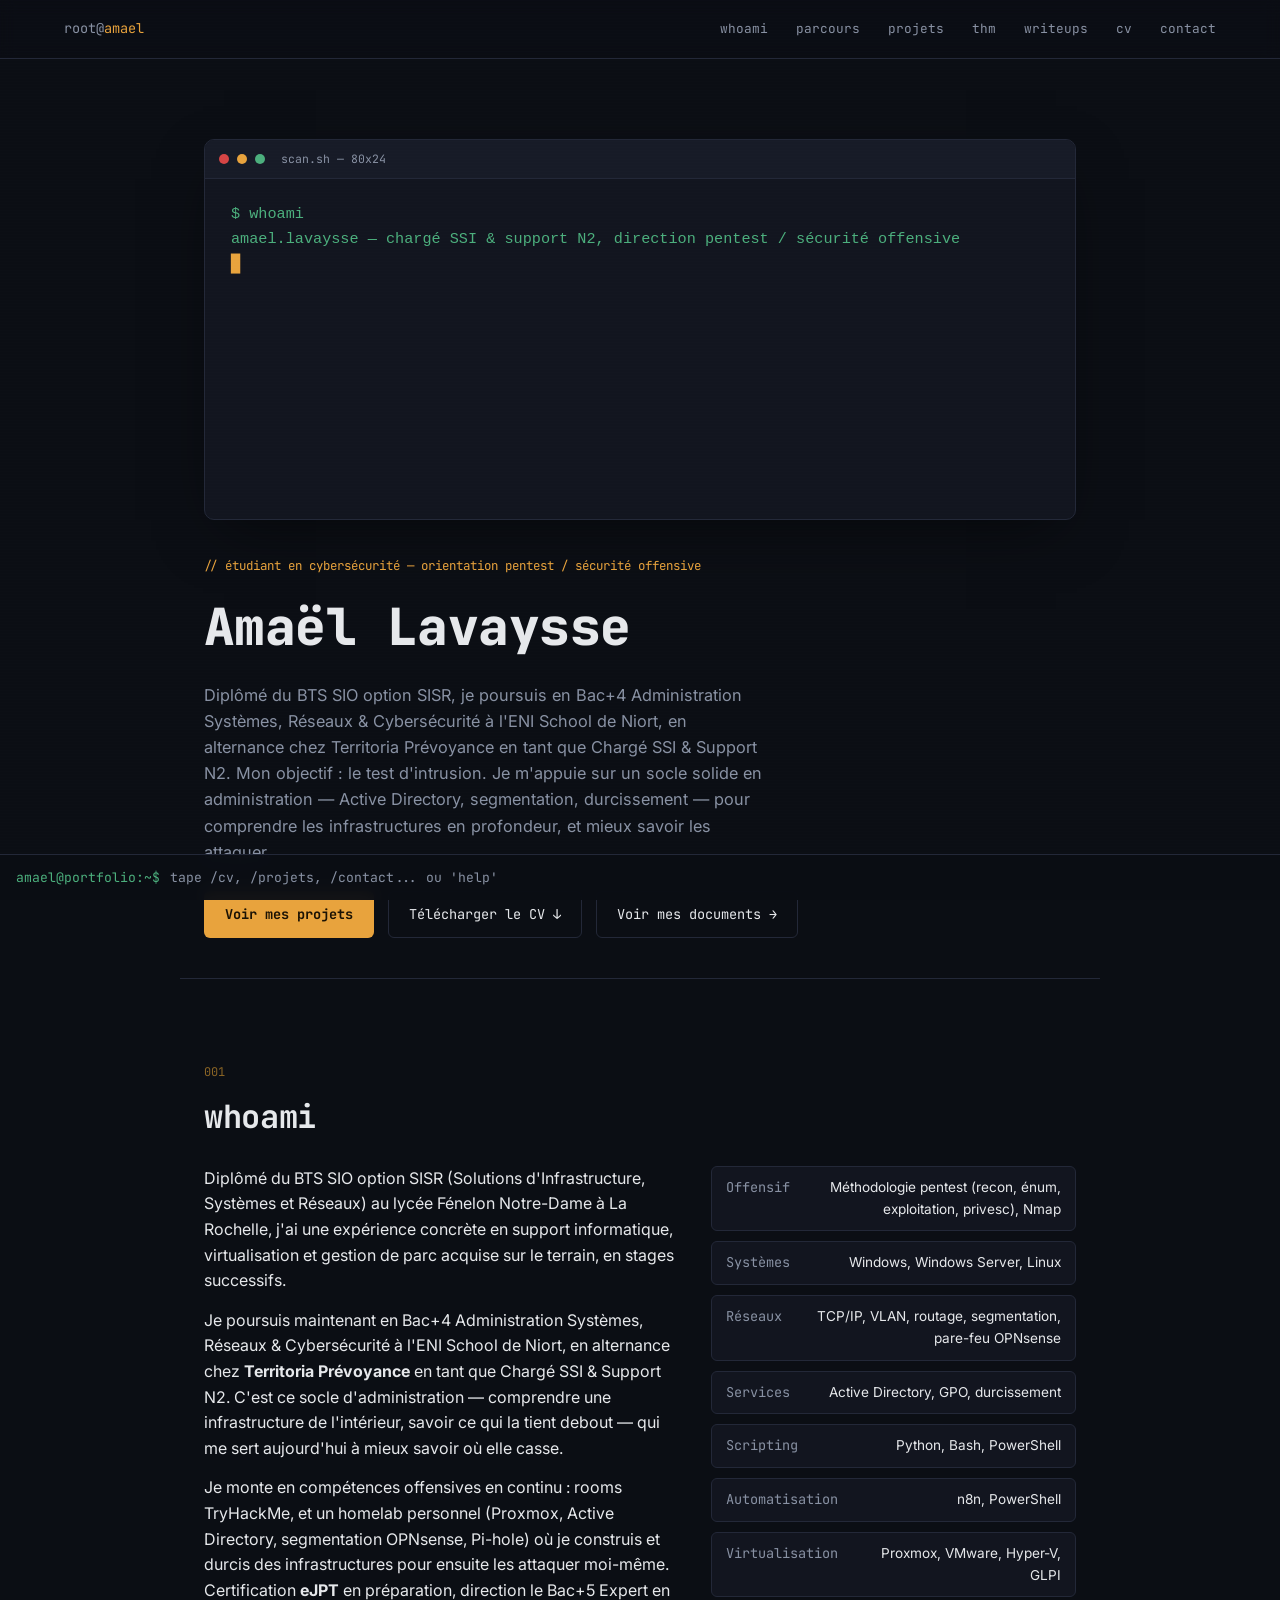
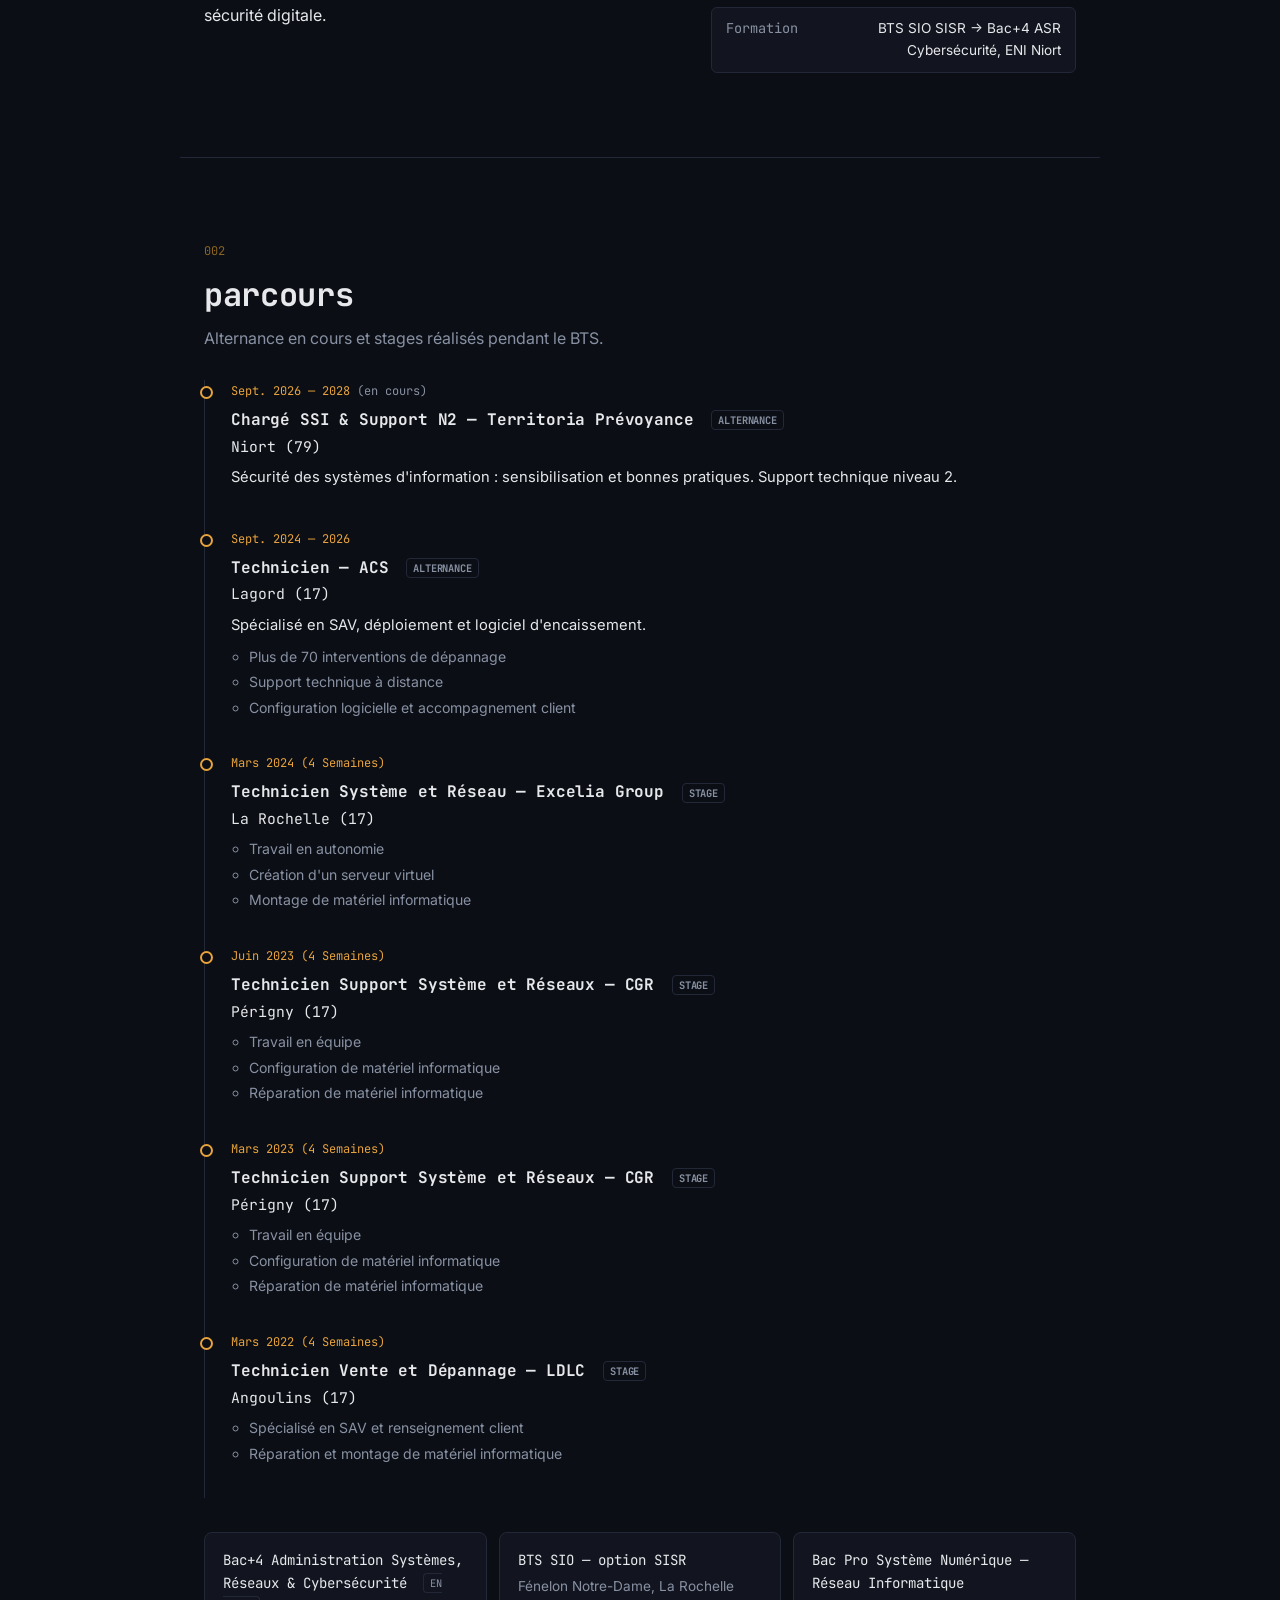
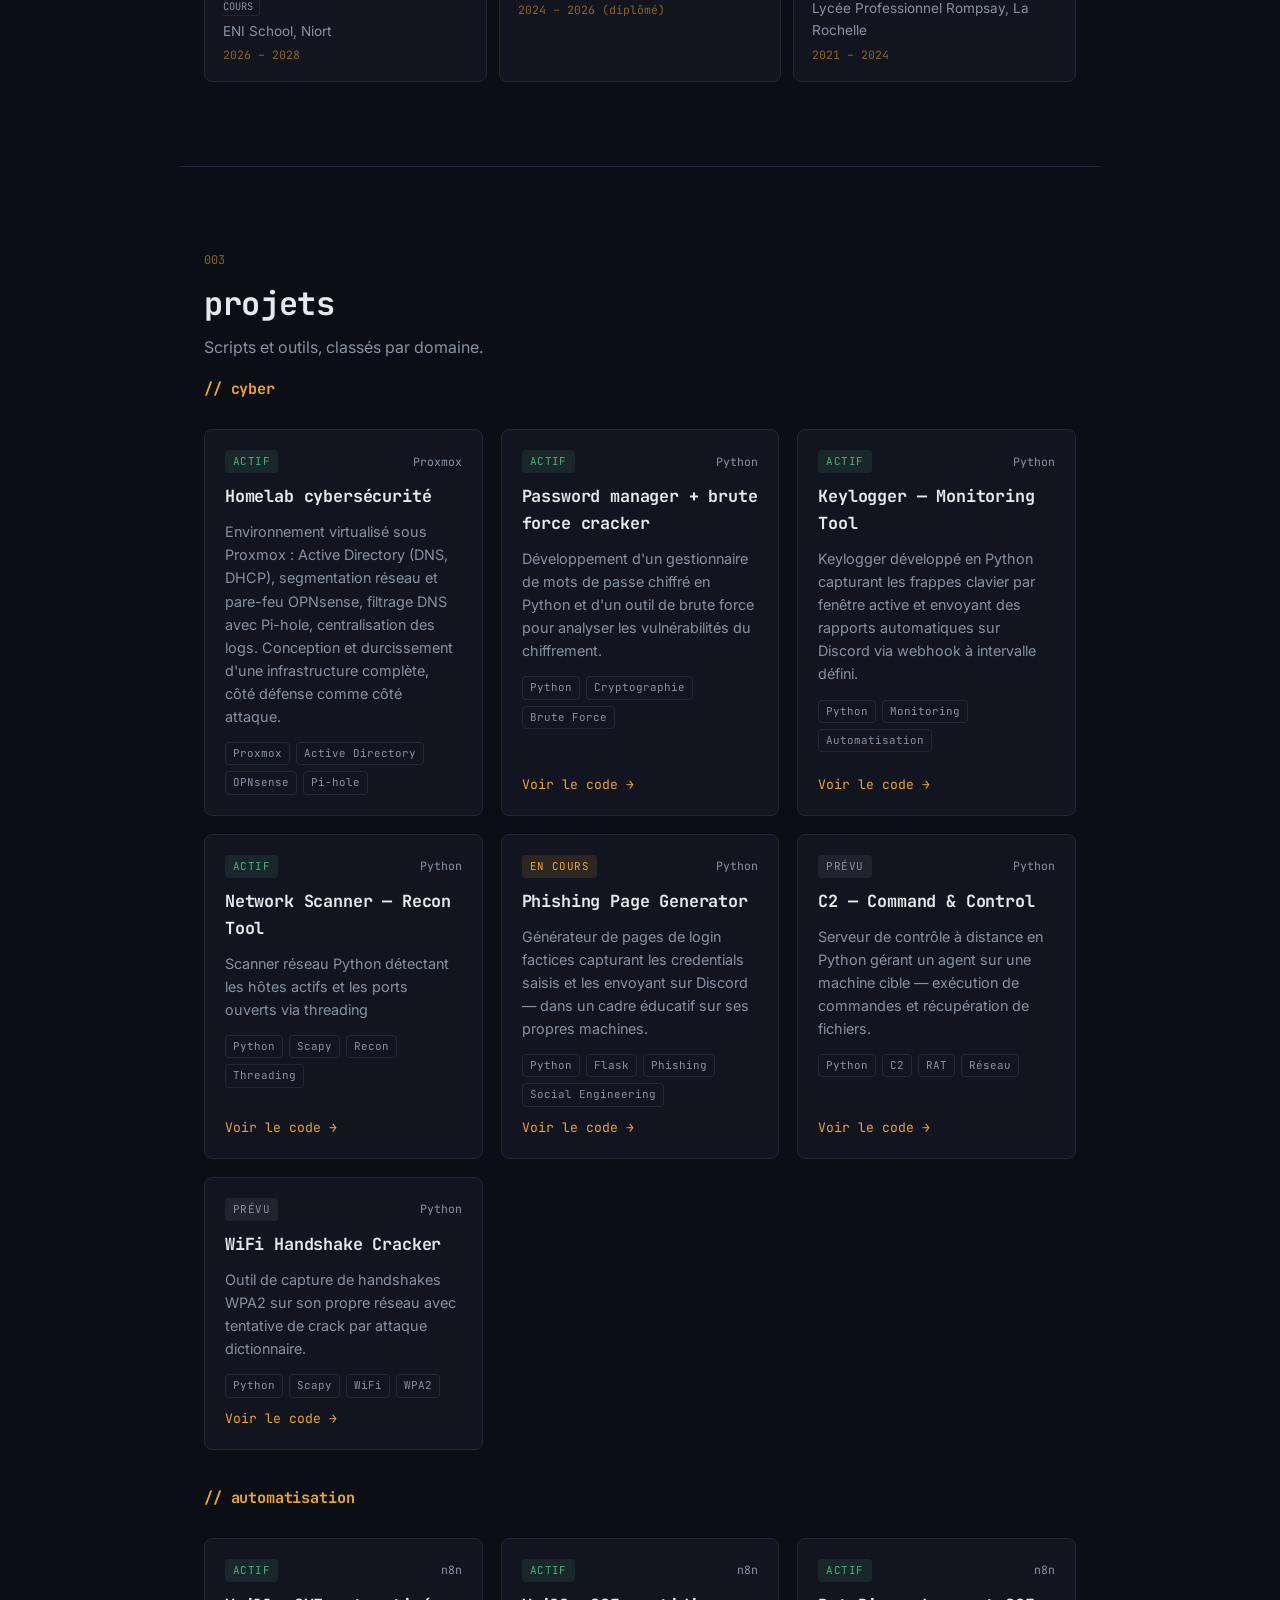
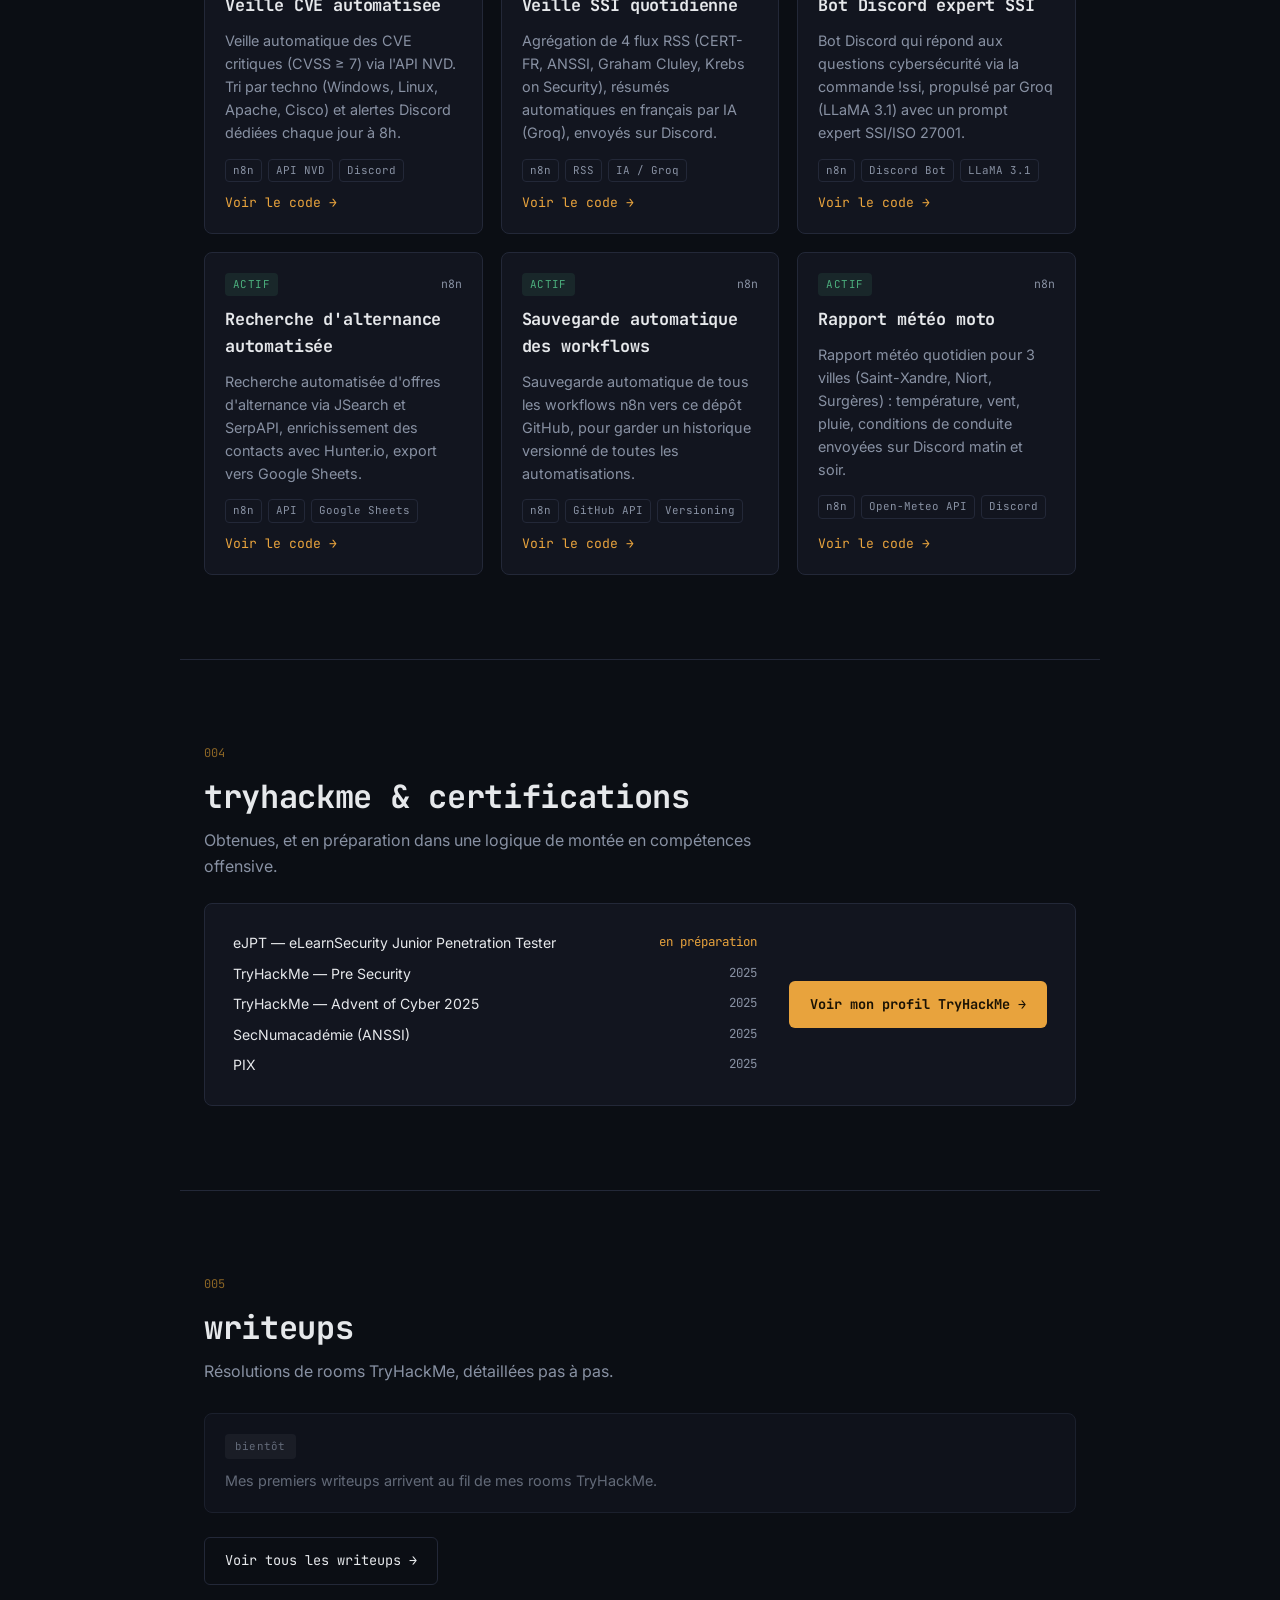
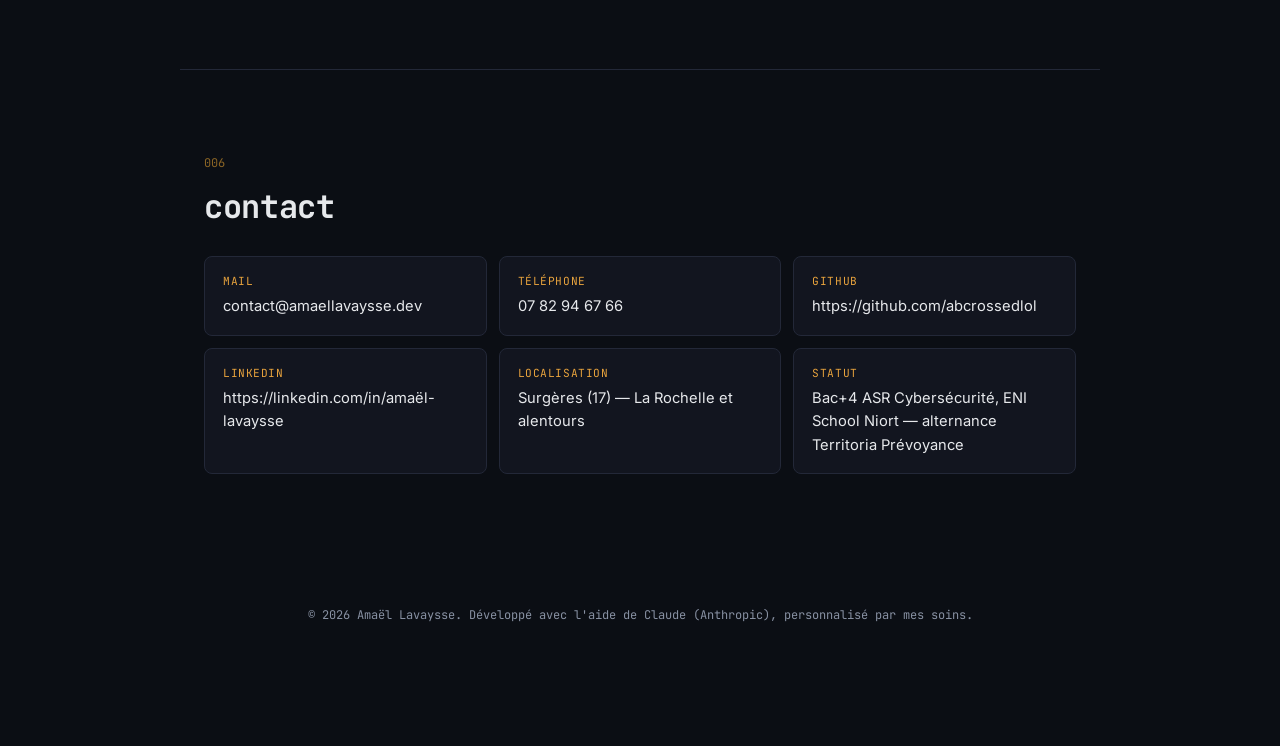
==== commit ab21de74: "Add files via upload" ====
--- a/index.html
+++ b/index.html
@@ -3,8 +3,8 @@
 <head>
 <meta charset="UTF-8">
 <meta name="viewport" content="width=device-width, initial-scale=1.0">
-<title>Amaël Lavaysse — Administration systèmes & réseaux / Cybersécurité</title>
-<meta name="description" content="Portfolio d'Amaël Lavaysse — Bac+4 Administration Systèmes & Réseaux à l'ENI School Niort, alternance Chargé SSI & Support N2 chez Territoria Prévoyance.">
+<title>Amaël Lavaysse — Cybersécurité, orientation pentest / sécurité offensive</title>
+<meta name="description" content="Portfolio d'Amaël Lavaysse — étudiant en cybersécurité (Bac+4 ASR, ENI School Niort), alternance Chargé SSI & Support N2 chez Territoria Prévoyance. Homelab, TryHackMe, certification eJPT en préparation.">
 <link rel="icon" type="image/svg+xml" href="favicon.svg">
 <link rel="preconnect" href="https://fonts.googleapis.com">
 <link rel="preconnect" href="https://fonts.gstatic.com" crossorigin>
@@ -40,13 +40,14 @@
     <pre class="hero__body"><code id="typewriter"></code><span class="cursor">█</span></pre>
   </div>
   <div class="hero__intro">
-    <p class="eyebrow">// chargé SSI & support N2 — en route vers la cyber offensive</p>
+    <p class="eyebrow">// étudiant en cybersécurité — orientation pentest / sécurité offensive</p>
     <h1>Amaël Lavaysse</h1>
     <p class="hero__tagline">
-      Diplômé du BTS SIO option SISR, j'intègre en septembre le Bac+4 Administration Systèmes
-      &amp; Réseaux à l'ENI School de Niort, en alternance chez Territoria Prévoyance en tant
-      que Chargé SSI &amp; Support N2. Passionné de cybersécurité, je développe mes premiers
-      scripts offensifs en Python.
+      Diplômé du BTS SIO option SISR, je poursuis en Bac+4 Administration Systèmes, Réseaux
+      &amp; Cybersécurité à l'ENI School de Niort, en alternance chez Territoria Prévoyance en
+      tant que Chargé SSI &amp; Support N2. Mon objectif : le test d'intrusion. Je m'appuie sur
+      un socle solide en administration — Active Directory, segmentation, durcissement — pour
+      comprendre les infrastructures en profondeur, et mieux savoir les attaquer.
     </p>
     <div class="hero__actions">
       <a class="btn btn--primary" href="#projects">Voir mes projets</a>
@@ -71,22 +72,28 @@
           successifs.
         </p>
         <p>
-          En septembre, je démarre le Bac+4 Administration Systèmes &amp; Réseaux à l'ENI School
-          de Niort, en alternance chez <strong>Territoria Prévoyance</strong> en tant que
-          Chargé SSI &amp; Support N2. En parallèle, je m'oriente vers la cybersécurité : je
-          passe des certifications TryHackMe et je commence à développer mes premiers scripts
-          offensifs en Python.
+          Je poursuis maintenant en Bac+4 Administration Systèmes, Réseaux &amp; Cybersécurité à
+          l'ENI School de Niort, en alternance chez <strong>Territoria Prévoyance</strong> en
+          tant que Chargé SSI &amp; Support N2. C'est ce socle d'administration — comprendre une
+          infrastructure de l'intérieur, savoir ce qui la tient debout — qui me sert aujourd'hui
+          à mieux savoir où elle casse.
+        </p>
+        <p>
+          Je monte en compétences offensives en continu : rooms TryHackMe, et un homelab
+          personnel (Proxmox, Active Directory, segmentation OPNsense, Pi-hole) où je construis
+          et durcis des infrastructures pour ensuite les attaquer moi-même. Certification
+          <strong>eJPT</strong> en préparation, direction le Bac+5 Expert en sécurité digitale.
         </p>
       </div>
       <ul class="about__stack">
-        <li><span class="stack__label">Systèmes</span><span class="stack__value">Windows, Linux</span></li>
-        <li><span class="stack__label">Réseaux</span><span class="stack__value">Adressage IP, VLAN, routage de base</span></li>
-        <li><span class="stack__label">Services</span><span class="stack__value">Active Directory, GPO</span></li>
-        <li><span class="stack__label">Virtualisation</span><span class="stack__value">VMware, Hyper-V</span></li>
-        <li><span class="stack__label">Scripting</span><span class="stack__value">PowerShell, Bash, Python</span></li>
+        <li><span class="stack__label">Offensif</span><span class="stack__value">Méthodologie pentest (recon, énum, exploitation, privesc), Nmap</span></li>
+        <li><span class="stack__label">Systèmes</span><span class="stack__value">Windows, Windows Server, Linux</span></li>
+        <li><span class="stack__label">Réseaux</span><span class="stack__value">TCP/IP, VLAN, routage, segmentation, pare-feu OPNsense</span></li>
+        <li><span class="stack__label">Services</span><span class="stack__value">Active Directory, GPO, durcissement</span></li>
+        <li><span class="stack__label">Scripting</span><span class="stack__value">Python, Bash, PowerShell</span></li>
         <li><span class="stack__label">Automatisation</span><span class="stack__value">n8n, PowerShell</span></li>
-        <li><span class="stack__label">Support</span><span class="stack__value">Diagnostic, GLPI, dépannage</span></li>
-        <li><span class="stack__label">Formation</span><span class="stack__value">BTS SIO SISR → Bac+4 ENI School Niort</span></li>
+        <li><span class="stack__label">Virtualisation</span><span class="stack__value">Proxmox, VMware, Hyper-V, GLPI</span></li>
+        <li><span class="stack__label">Formation</span><span class="stack__value">BTS SIO SISR → Bac+4 ASR Cybersécurité, ENI Niort</span></li>
       </ul>
     </div>
   </section>
@@ -99,11 +106,11 @@
 
     <ol class="timeline">
       <li class="timeline__item">
-        <div class="timeline__date">Sept. 2026 <span class="timeline__dur">(à venir)</span></div>
+        <div class="timeline__date">Sept. 2026 — 2028 <span class="timeline__dur">(en cours)</span></div>
         <div class="timeline__body">
           <h3>Chargé SSI &amp; Support N2 — Territoria Prévoyance <span class="timeline__type">Alternance</span></h3>
-          <p class="timeline__place">Chauray (79)</p>
-          <p>Sécurité des systèmes d'information et support technique niveau 2.</p>
+          <p class="timeline__place">Niort (79)</p>
+          <p>Sécurité des systèmes d'information : sensibilisation et bonnes pratiques. Support technique niveau 2.</p>
         </div>
       </li>
       <li class="timeline__item">
@@ -170,14 +177,14 @@
 
     <div class="formation">
       <div class="formation__item">
-        <span class="formation__degree">Bac+4 Administration Systèmes &amp; Réseaux <span class="timeline__type">À venir</span></span>
+        <span class="formation__degree">Bac+4 Administration Systèmes, Réseaux &amp; Cybersécurité <span class="timeline__type">En cours</span></span>
         <span class="formation__school">ENI School, Niort</span>
-        <span class="formation__date">Sept. 2026 —</span>
+        <span class="formation__date">2026 – 2028</span>
       </div>
       <div class="formation__item">
         <span class="formation__degree">BTS SIO — option SISR</span>
         <span class="formation__school">Fénelon Notre-Dame, La Rochelle</span>
-        <span class="formation__date">Diplômé 2026</span>
+        <span class="formation__date">2024 – 2026 (diplômé)</span>
       </div>
       <div class="formation__item">
         <span class="formation__degree">Bac Pro Système Numérique — Réseau Informatique</span>
@@ -199,6 +206,21 @@
       <article class="card">
         <div class="card__head">
           <span class="card__status status--live">actif</span>
+          <span class="card__lang">Proxmox</span>
+        </div>
+        <h3>Homelab cybersécurité</h3>
+        <p>Environnement virtualisé sous Proxmox : Active Directory (DNS, DHCP), segmentation réseau et pare-feu OPNsense, filtrage DNS avec Pi-hole, centralisation des logs. Conception et durcissement d'une infrastructure complète, côté défense comme côté attaque.</p>
+        <ul class="card__tags">
+          <li>Proxmox</li>
+          <li>Active Directory</li>
+          <li>OPNsense</li>
+          <li>Pi-hole</li>
+        </ul>
+      </article>
+
+      <article class="card">
+        <div class="card__head">
+          <span class="card__status status--live">actif</span>
           <span class="card__lang">Python</span>
         </div>
         <h3>Password manager + brute force cracker</h3>
@@ -392,11 +414,13 @@
   <section class="section" id="thm">
     <p class="section__log">004</p>
     <h2>tryhackme &amp; certifications</h2>
+    <p class="section__sub">Obtenues, et en préparation dans une logique de montée en compétences offensive.</p>
     <div class="thm__panel">
       <ul class="cert__list">
+        <li><span class="cert__name">eJPT — eLearnSecurity Junior Penetration Tester</span><span class="cert__year cert__year--prep">en préparation</span></li>
         <li><span class="cert__name">TryHackMe — Pre Security</span><span class="cert__year">2025</span></li>
         <li><span class="cert__name">TryHackMe — Advent of Cyber 2025</span><span class="cert__year">2025</span></li>
-        <li><span class="cert__name">SecNum académie</span><span class="cert__year">2025</span></li>
+        <li><span class="cert__name">SecNumacadémie (ANSSI)</span><span class="cert__year">2025</span></li>
         <li><span class="cert__name">PIX</span><span class="cert__year">2025</span></li>
       </ul>
       <a class="btn btn--primary thm__cta" href="https://tryhackme.com/p/abcross" target="_blank" rel="noopener">Voir mon profil TryHackMe →</a>
@@ -412,19 +436,8 @@
 
     <div class="wu-grid">
 
-      <!-- DUPLIQUER CE BLOC pour chaque nouveau writeup publié, puis retirer wu-card--placeholder -->
-      <a class="wu-card wu-card--placeholder" href="writeups/exemple-premier-writeup.html">
-        <span class="wu-card__flag">exemple — à remplacer</span>
-        <div class="wu-card__head">
-          <span class="badge badge--platform">TryHackMe</span>
-          <span class="badge badge--easy">easy</span>
-          <span class="wu-card__date">À venir</span>
-        </div>
-        <h3>Nom de la room</h3>
-        <p>Résumé en une phrase de la vulnérabilité exploitée et du chemin suivi jusqu'au flag.</p>
-        <span class="wu-card__link">Lire le writeup →</span>
-      </a>
-
+      <!-- Premier writeup réel : dupliquer writeups/exemple-premier-writeup.html, le renommer,
+           remplir le contenu, puis ajouter une vraie carte ici (voir ce gabarit dans le fichier). -->
       <div class="wu-card wu-card--next" aria-hidden="true">
         <span class="badge badge--muted">bientôt</span>
         <p>Mes premiers writeups arrivent au fil de mes rooms TryHackMe.</p>
@@ -444,7 +457,7 @@
         <span class="contact__label">mail</span>
         <span class="contact__value">contact@amaellavaysse.dev</span>
       </a>
-      <a class="contact__item" href="tel:+33782946767">
+      <a class="contact__item" href="tel:+33782946766">
         <span class="contact__label">téléphone</span>
         <span class="contact__value">07 82 94 67 66</span>
       </a>
@@ -458,11 +471,11 @@
       </a>
       <span class="contact__item contact__item--static">
         <span class="contact__label">localisation</span>
-        <span class="contact__value">Saint-Xandre (17) — La Rochelle et alentours</span>
+        <span class="contact__value">Surgères (17) — La Rochelle et alentours</span>
       </span>
       <span class="contact__item contact__item--static">
         <span class="contact__label">statut</span>
-        <span class="contact__value">Bac+4 ENI School Niort — alternance Territoria Prévoyance</span>
+        <span class="contact__value">Bac+4 ASR Cybersécurité, ENI School Niort — alternance Territoria Prévoyance</span>
       </span>
     </div>
   </section>
--- a/style.css
+++ b/style.css
@@ -248,7 +248,8 @@
   font-size: 0.88rem;
 }
 .cert__name { color: var(--text); }
-.cert__year { font-family: var(--mono); color: var(--muted); font-size: 0.78rem; }
+.cert__year { font-family: var(--mono); color: var(--muted); font-size: 0.78rem; white-space: nowrap; }
+.cert__year--prep { color: var(--amber); }
 
 /* projects */
 .projects__grid {
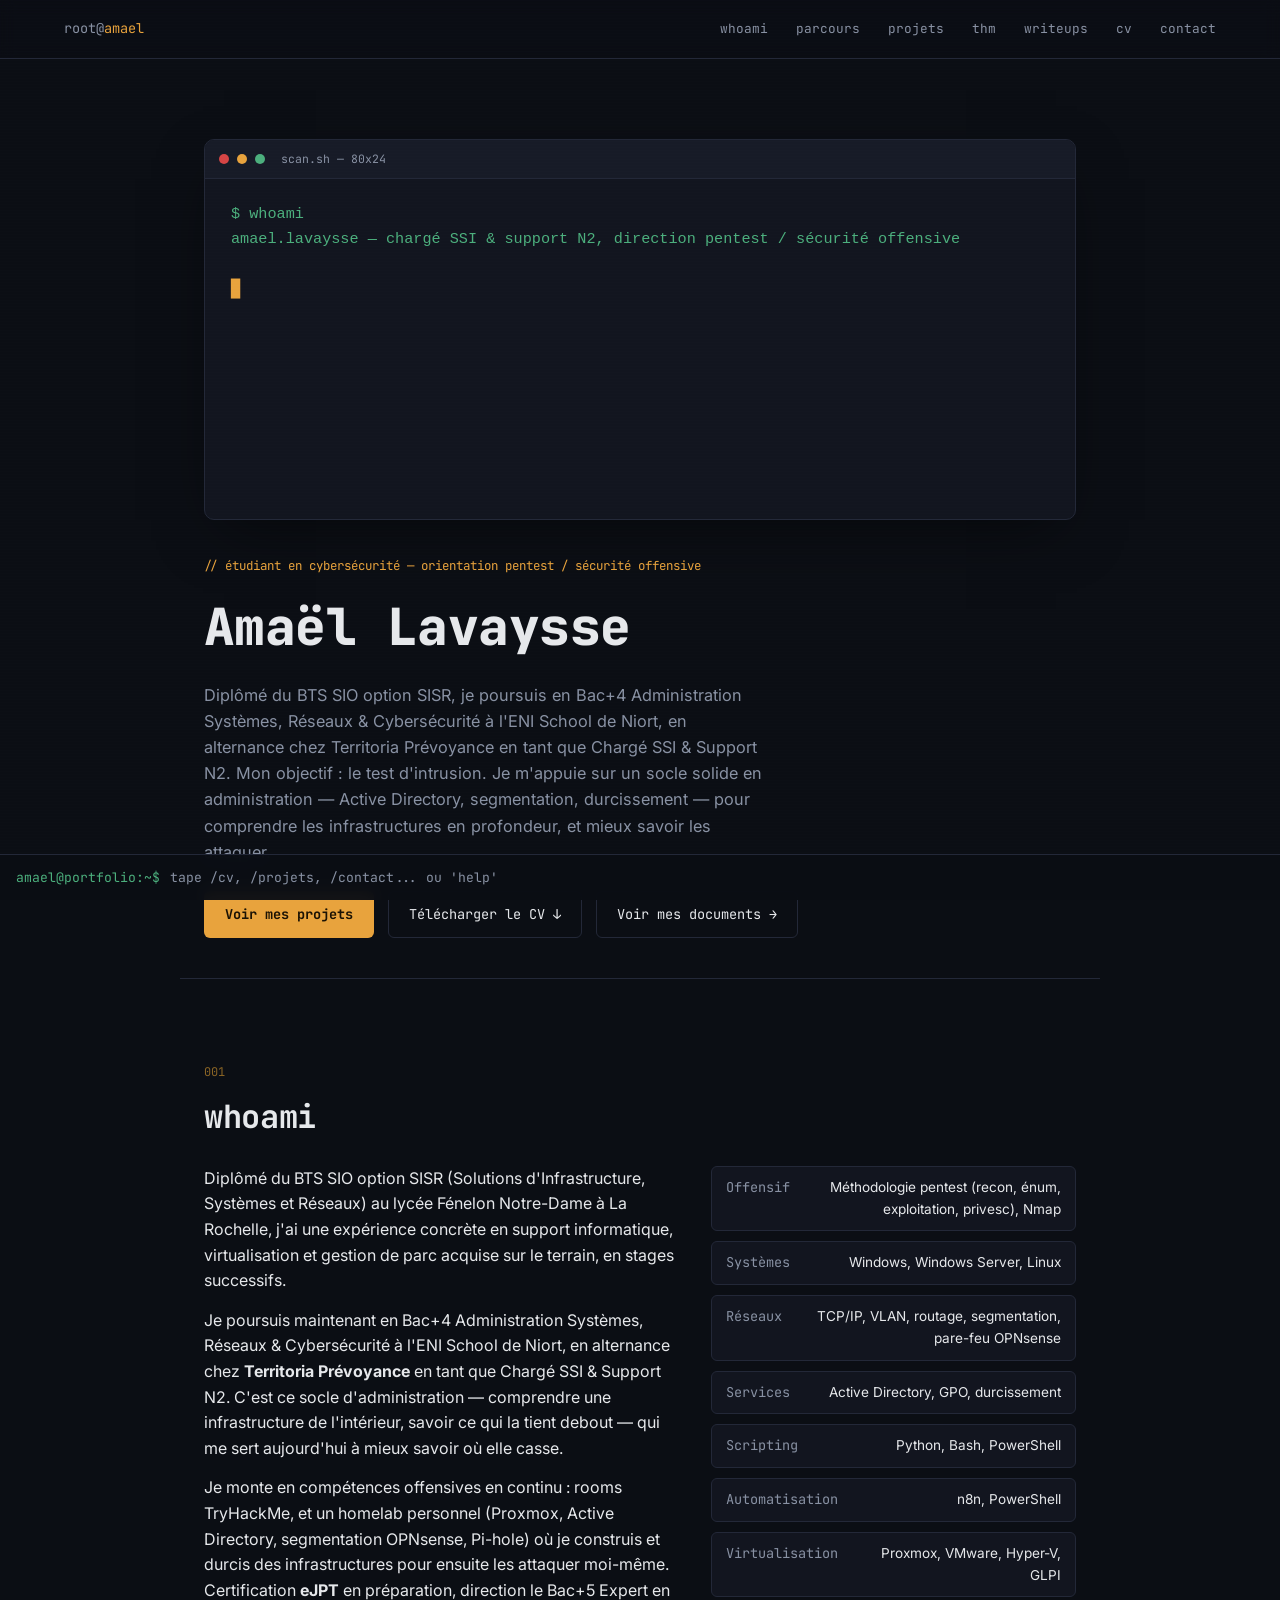
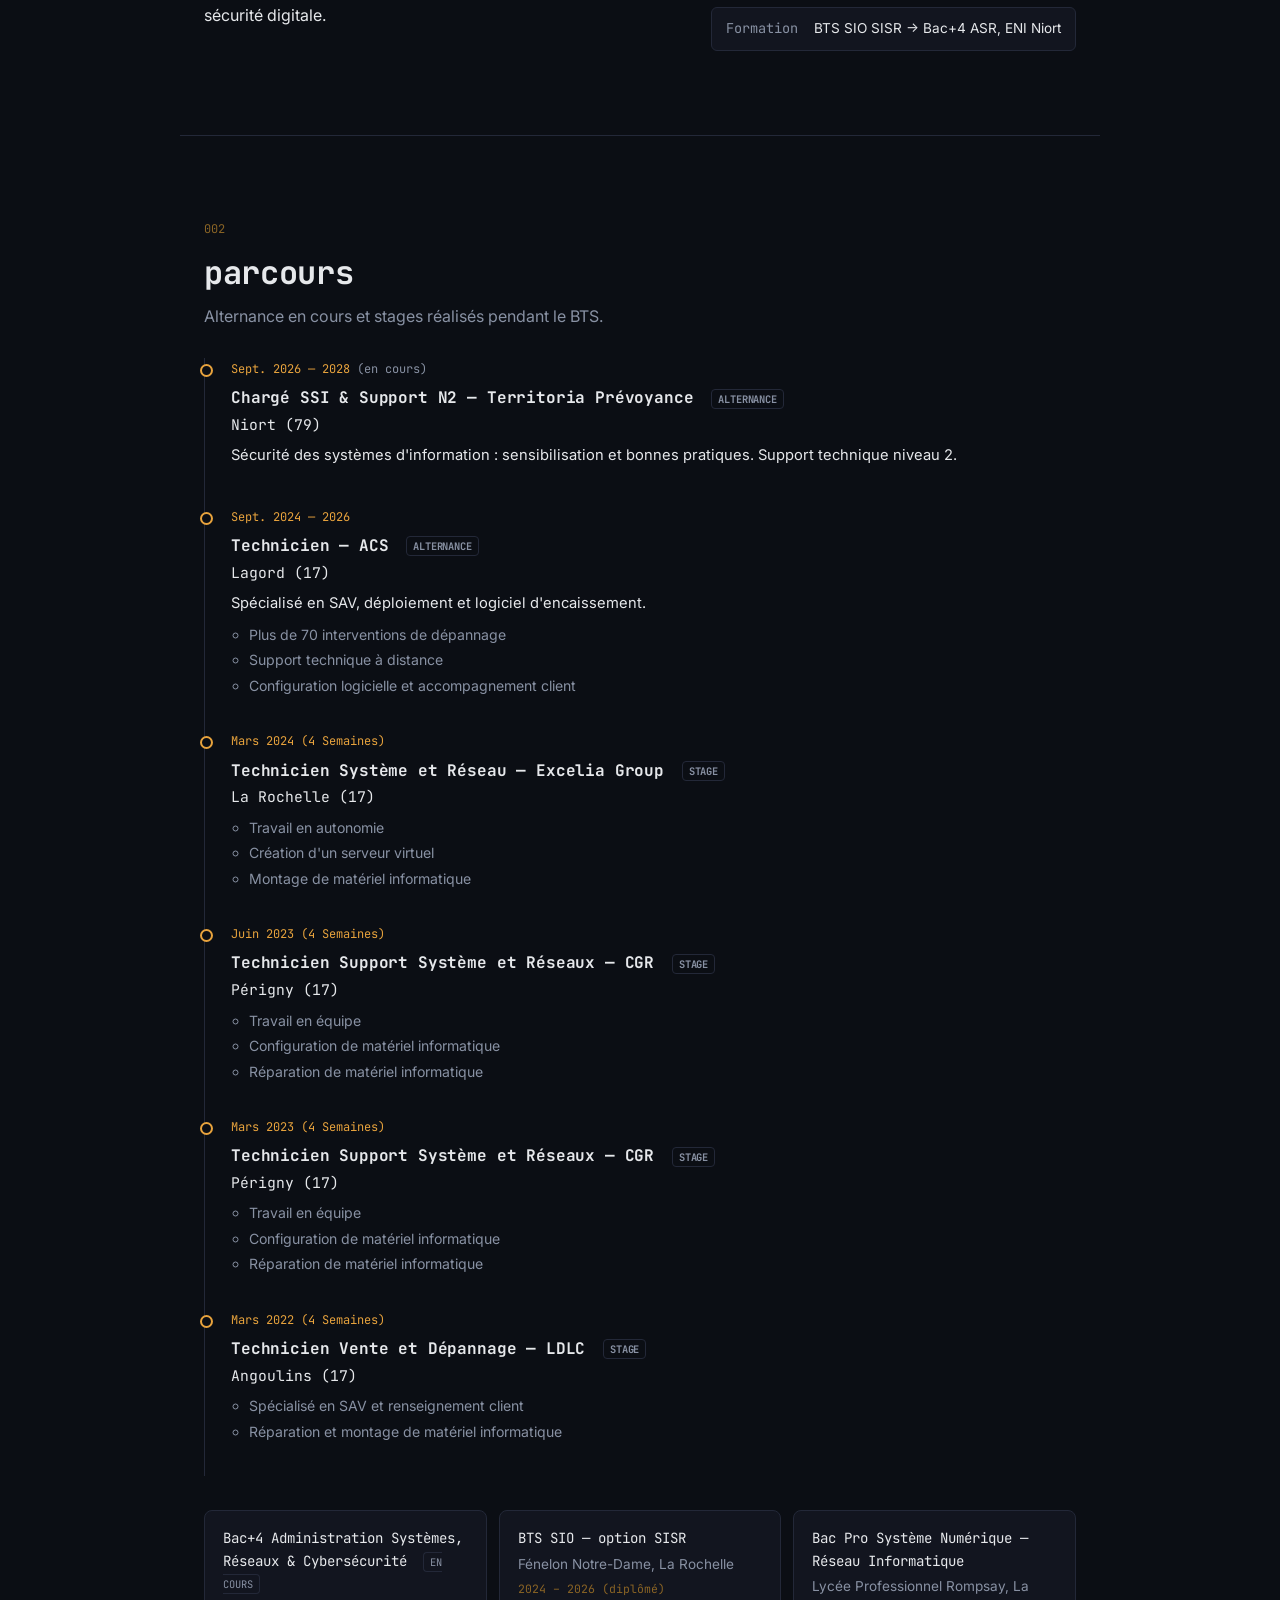
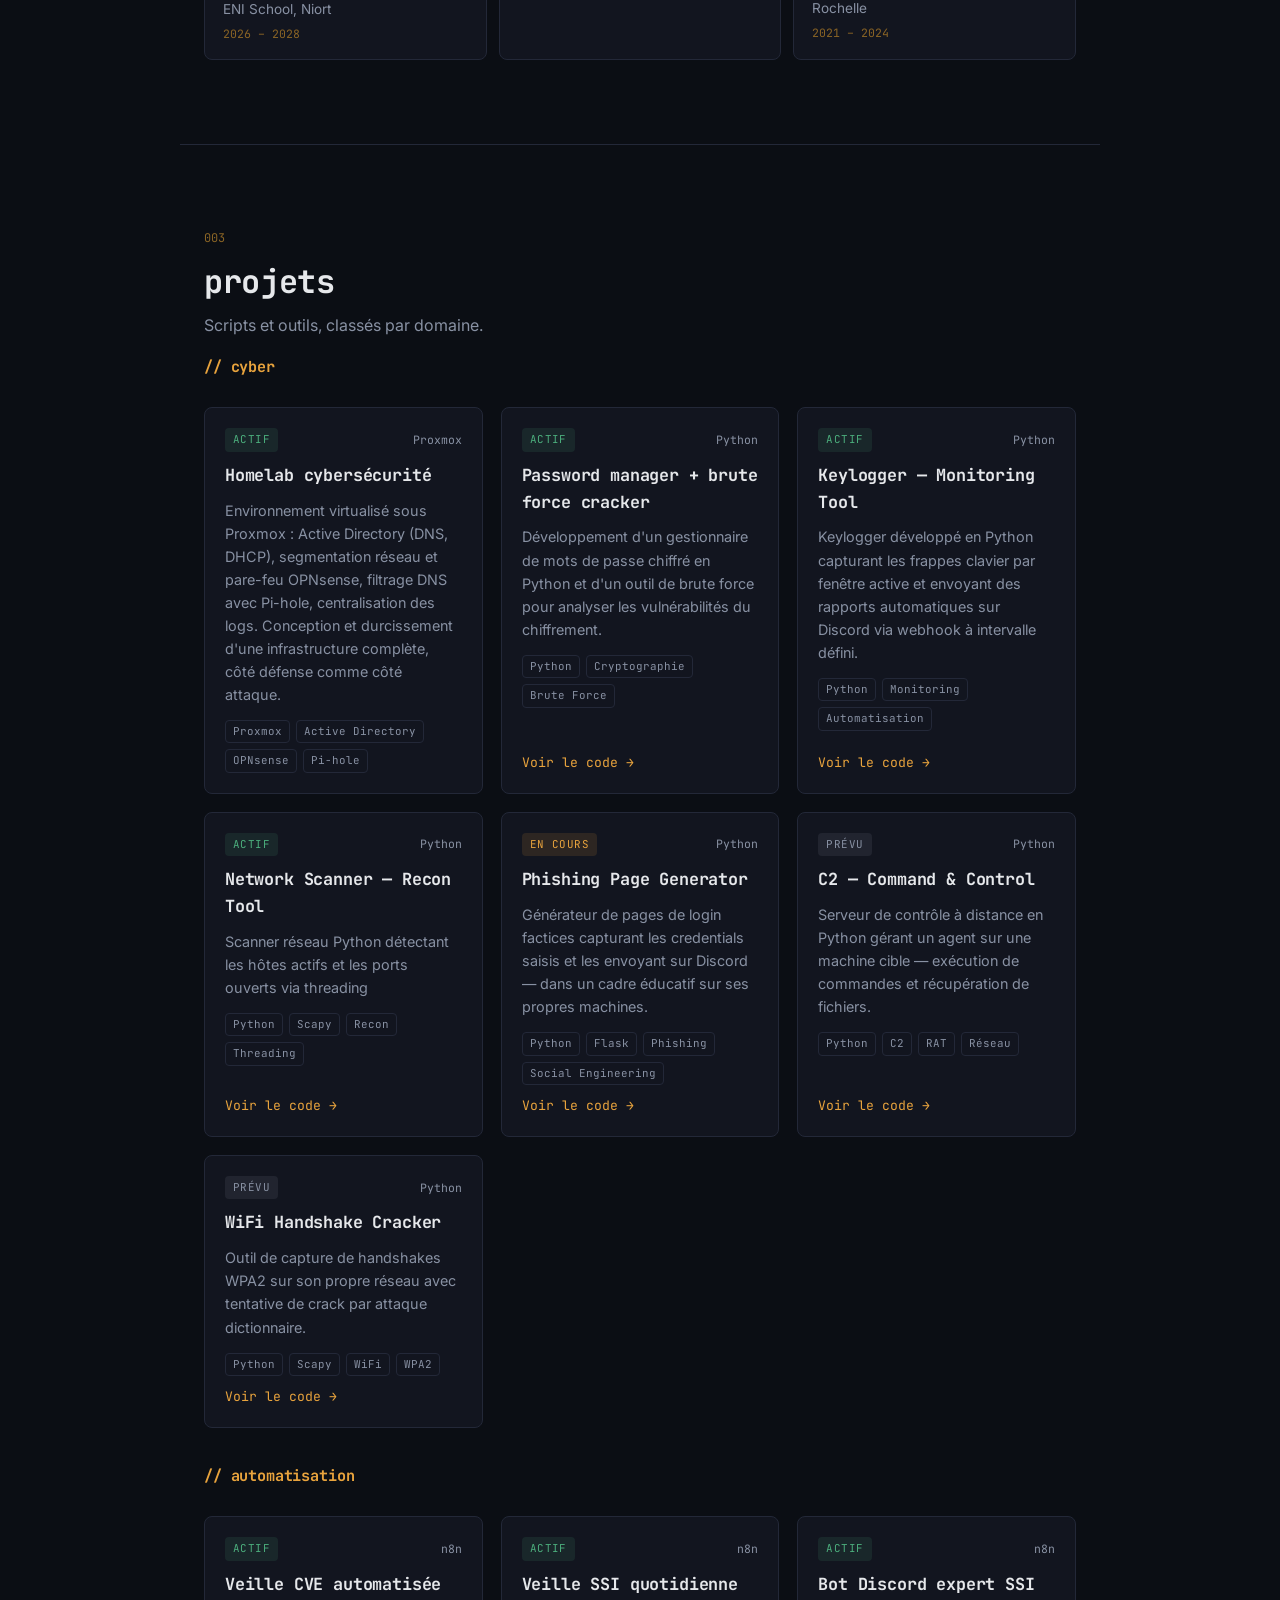
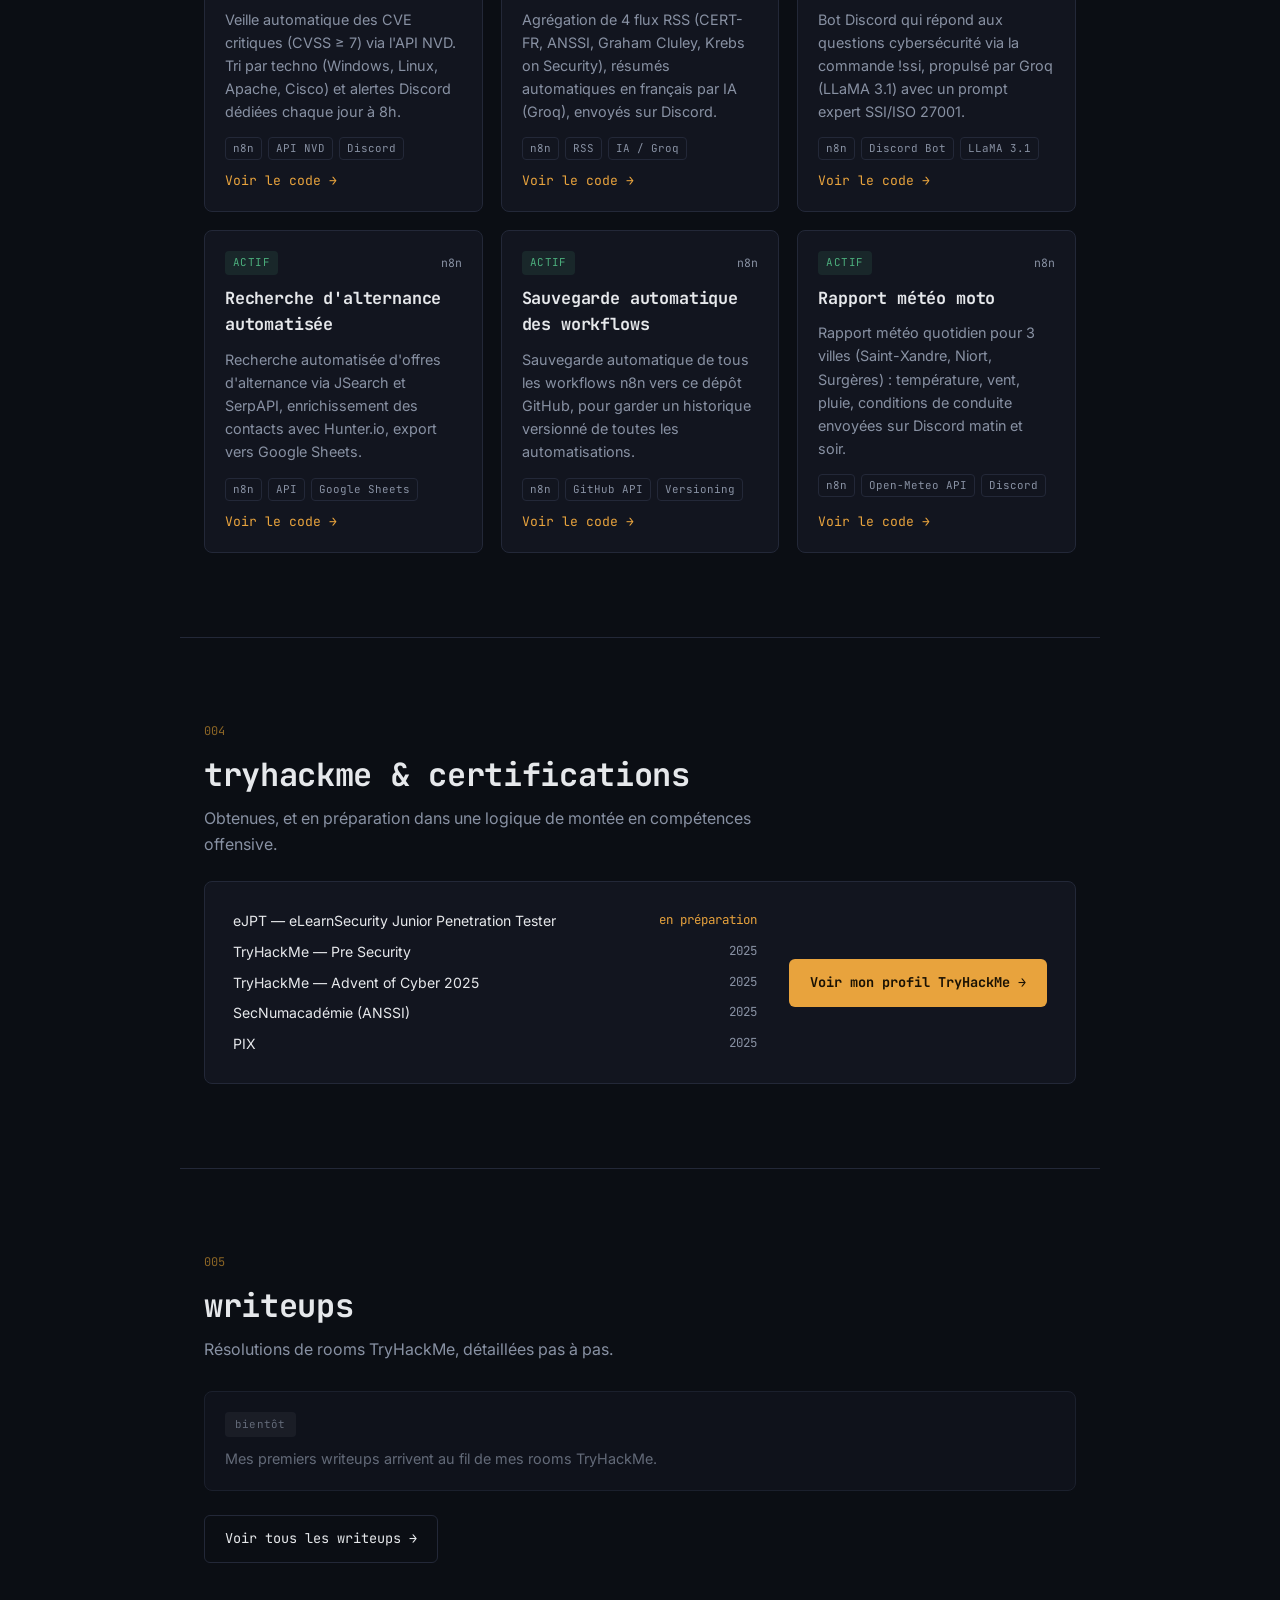
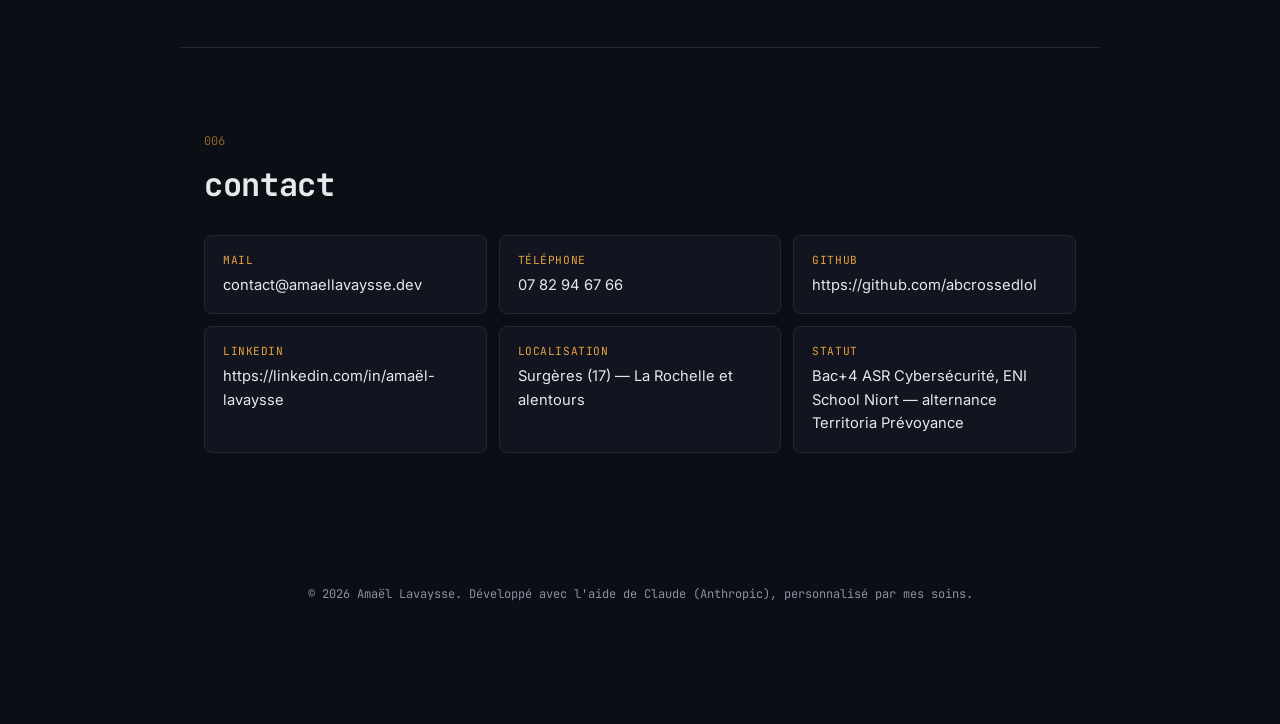
==== commit 7ec4a468: "Update print statement from 'Hello' to 'Goodbye'" ====
--- a/index.html
+++ b/index.html
@@ -93,7 +93,7 @@
         <li><span class="stack__label">Scripting</span><span class="stack__value">Python, Bash, PowerShell</span></li>
         <li><span class="stack__label">Automatisation</span><span class="stack__value">n8n, PowerShell</span></li>
         <li><span class="stack__label">Virtualisation</span><span class="stack__value">Proxmox, VMware, Hyper-V, GLPI</span></li>
-        <li><span class="stack__label">Formation</span><span class="stack__value">BTS SIO SISR → Bac+4 ASR Cybersécurité, ENI Niort</span></li>
+        <li><span class="stack__label">Formation</span><span class="stack__value">BTS SIO SISR → Bac+4 ASR, ENI Niort</span></li>
       </ul>
     </div>
   </section>
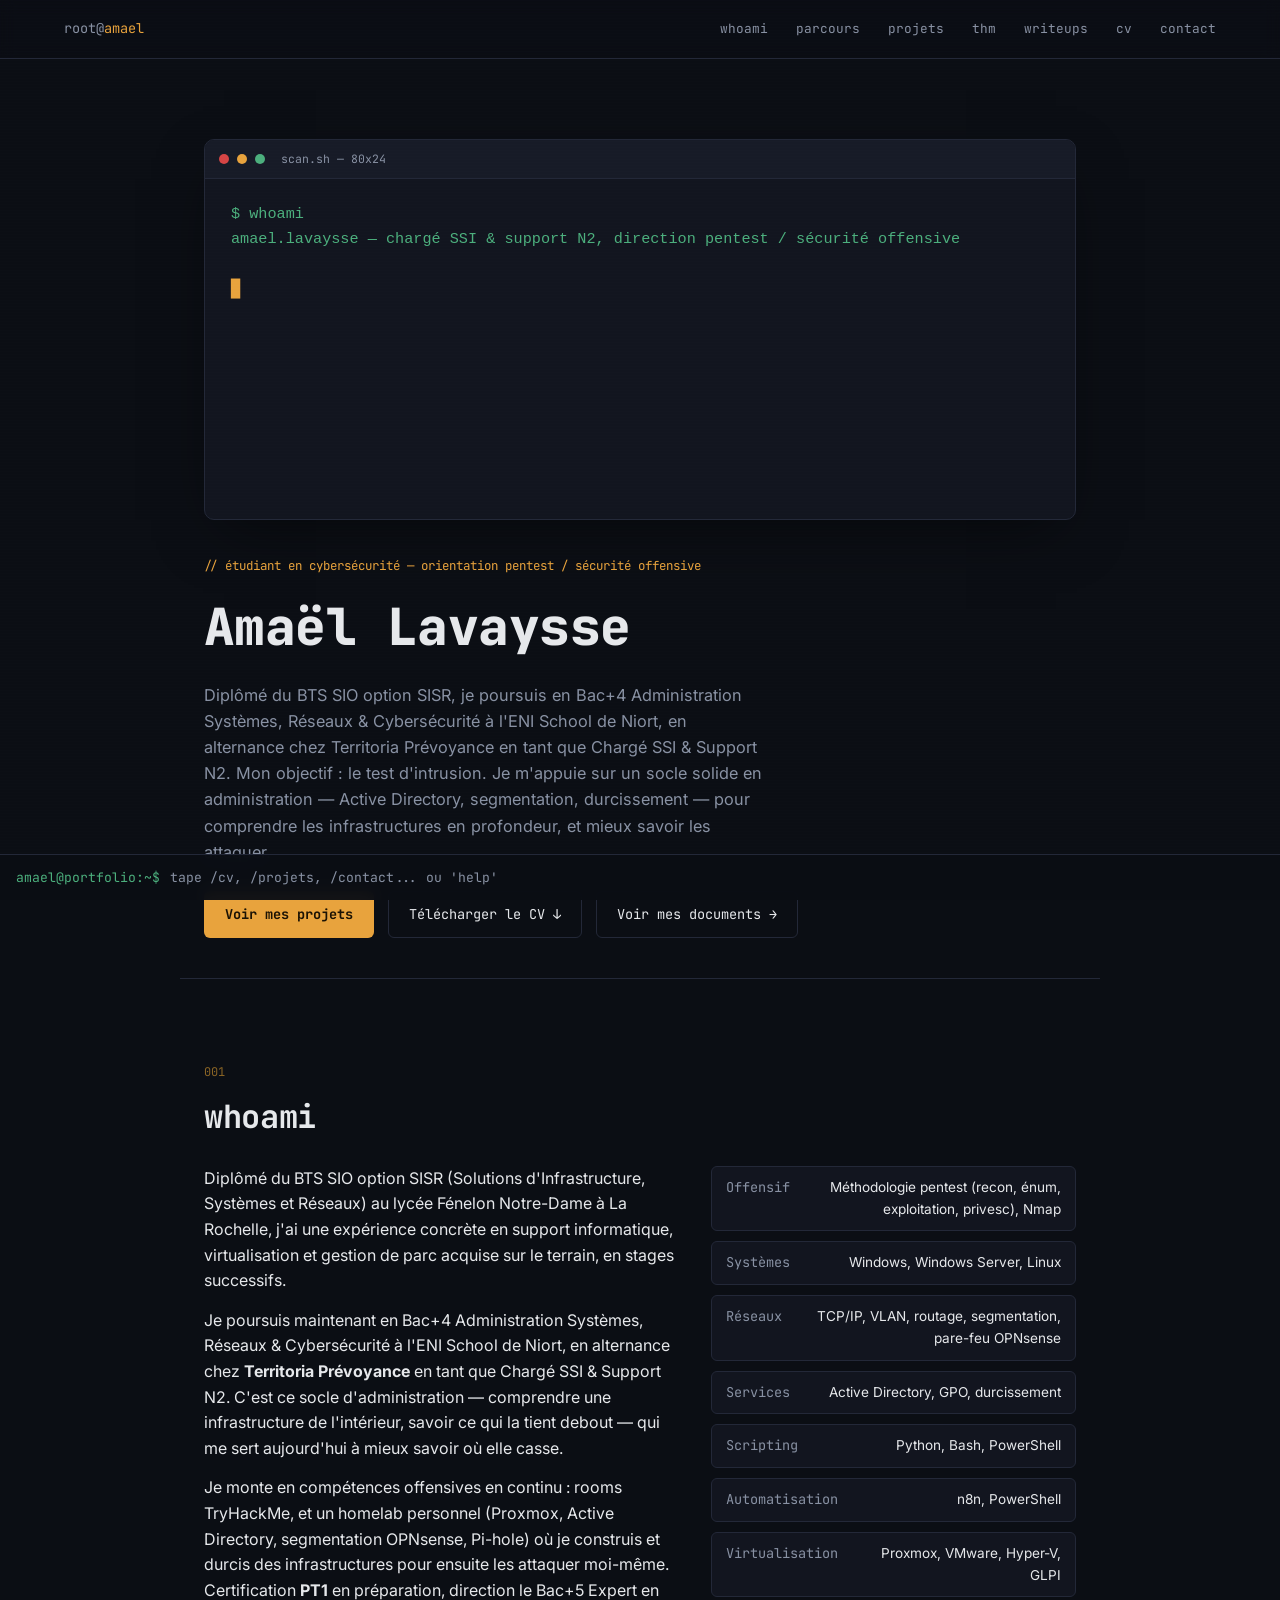
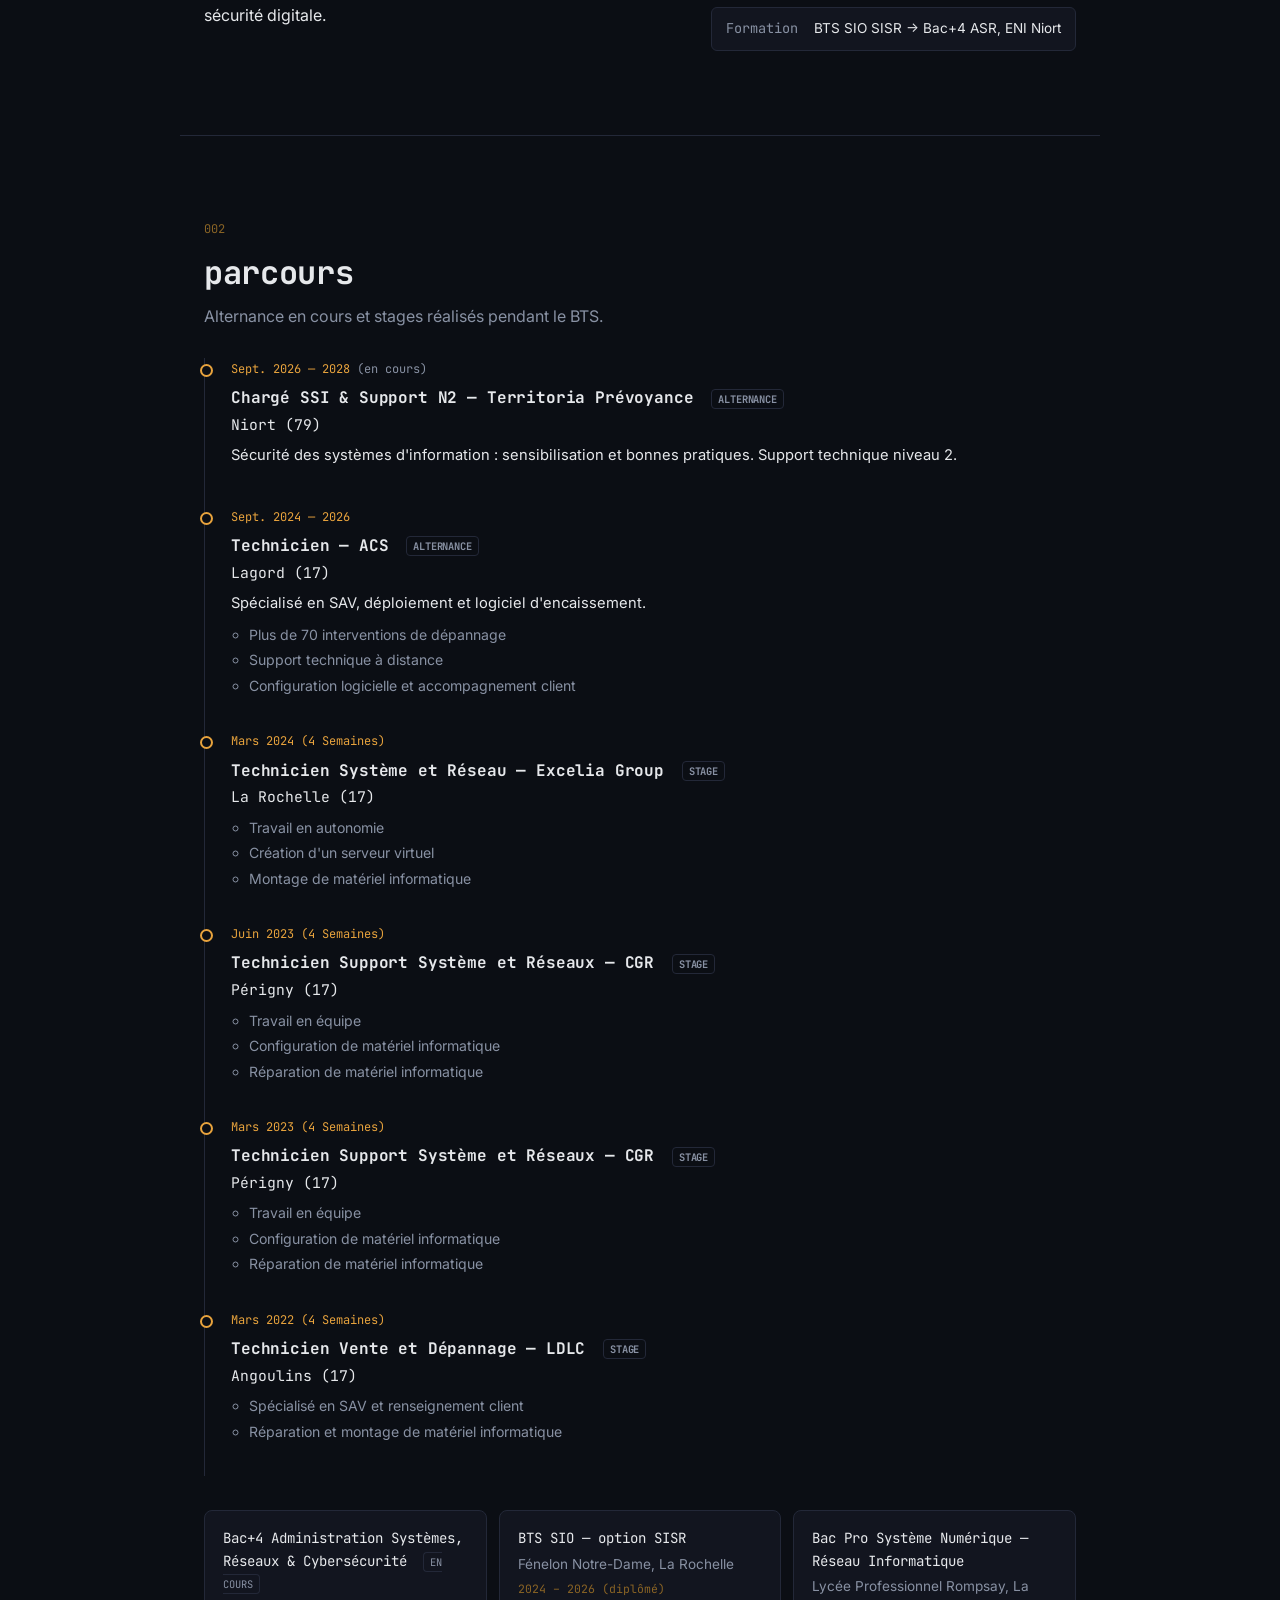
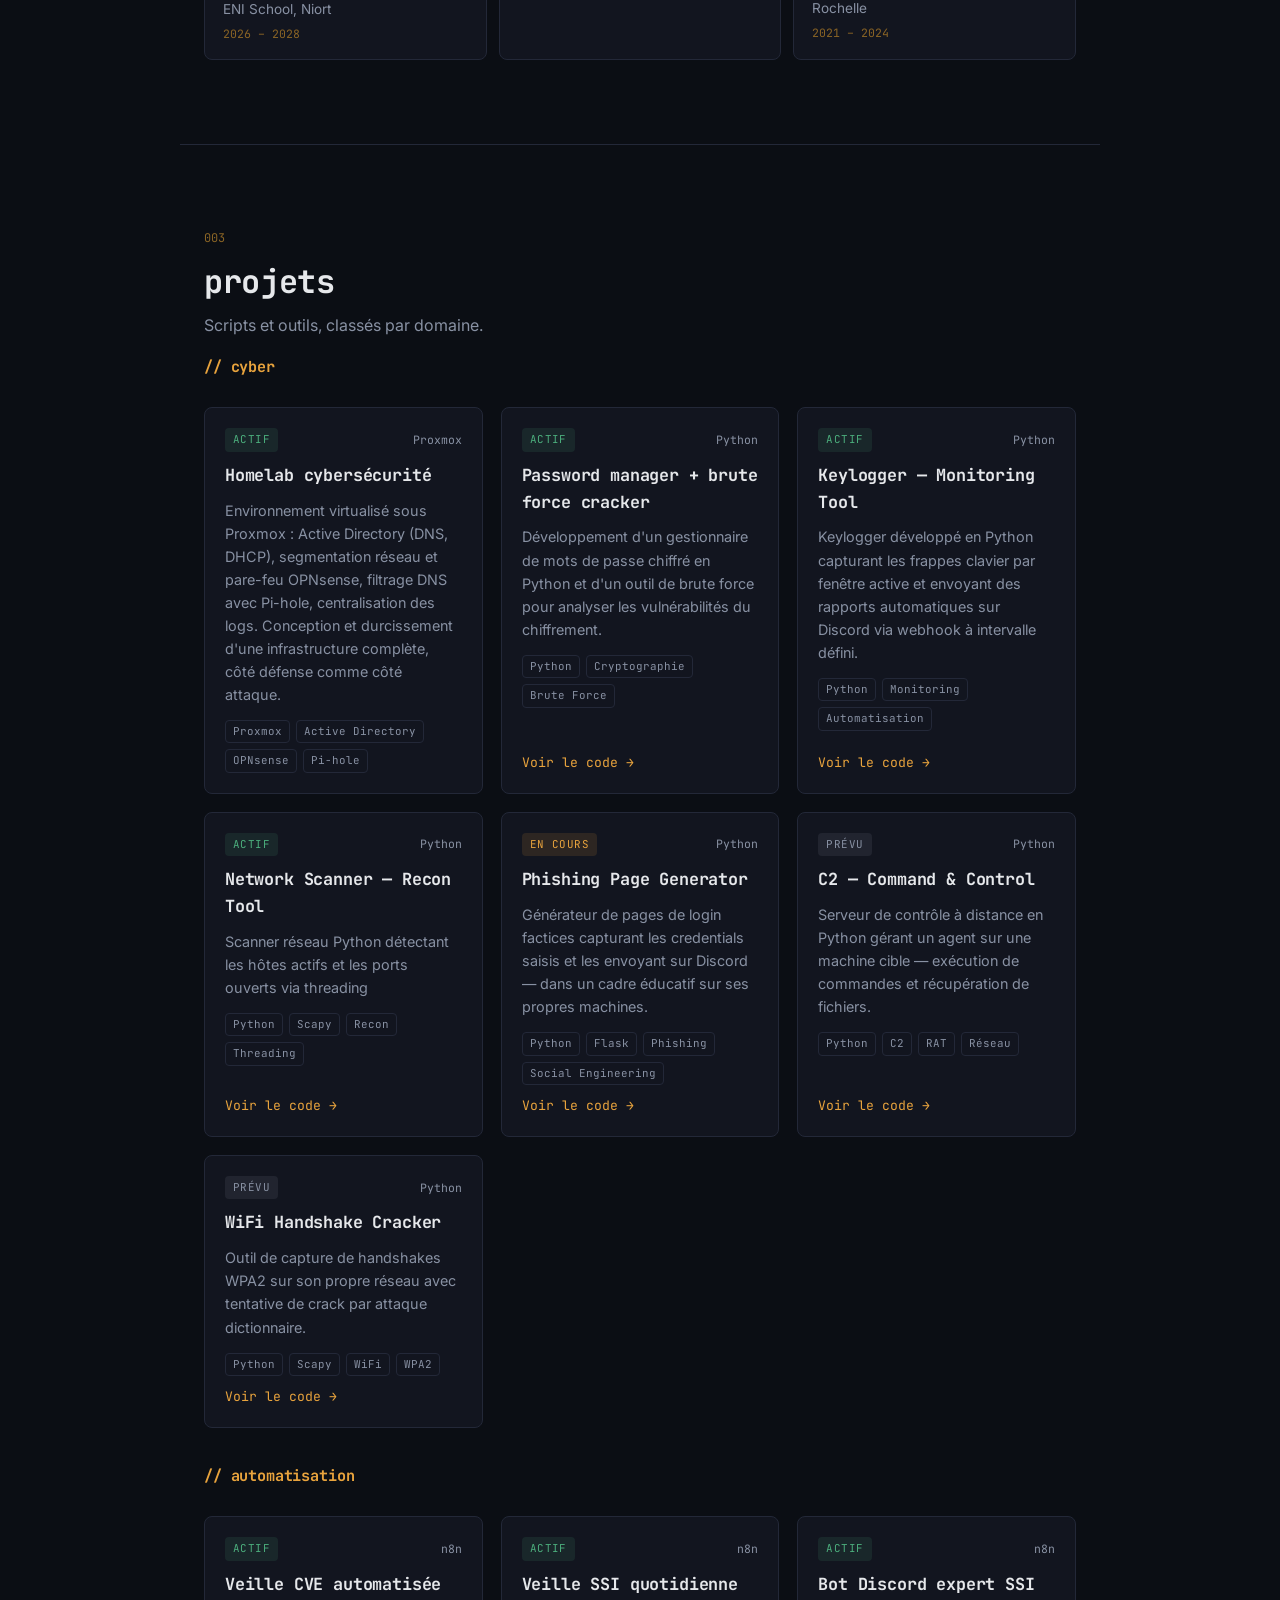
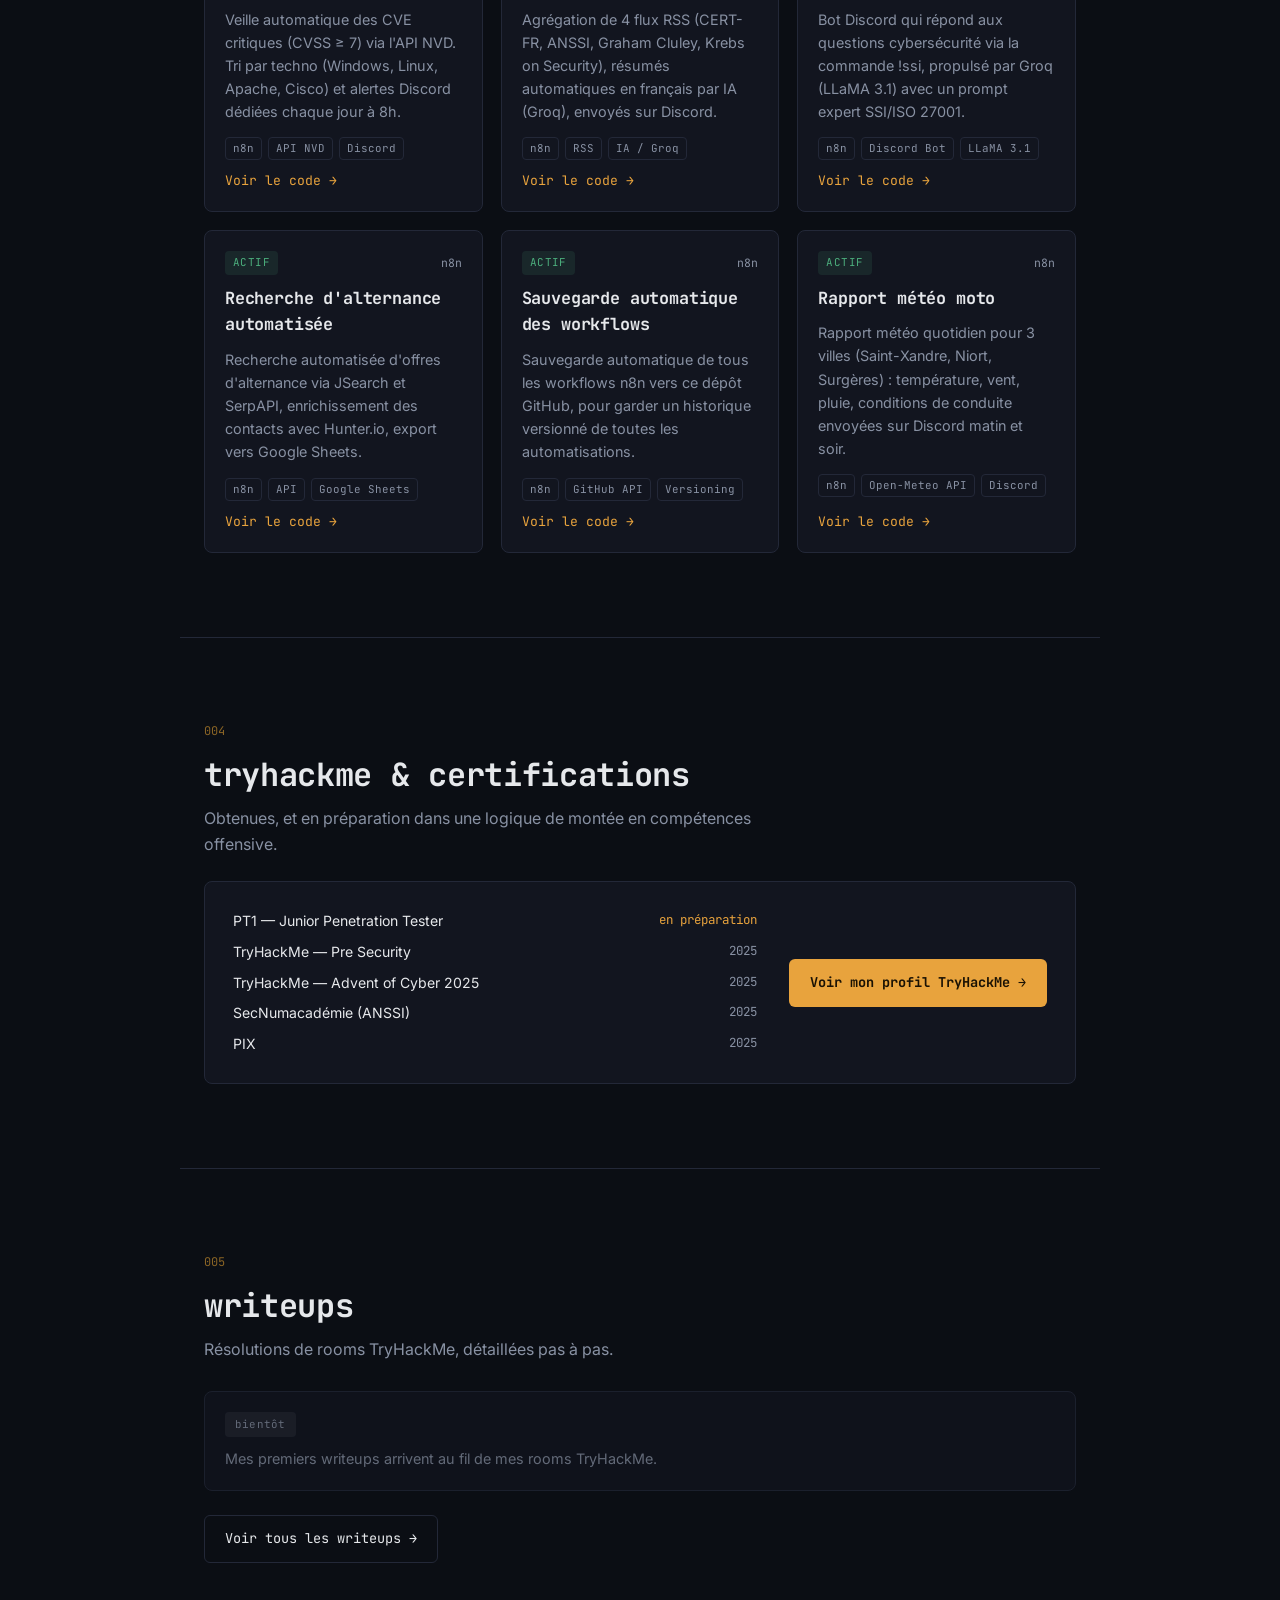
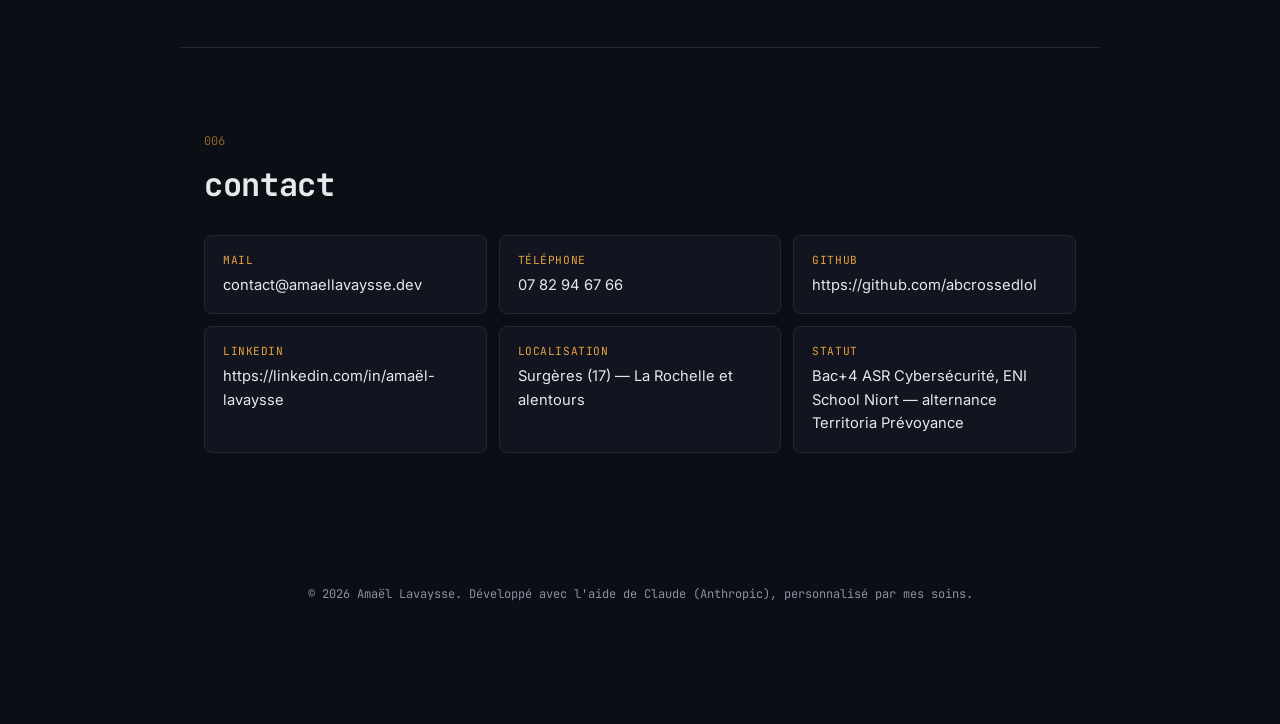
==== commit 31fc7ad6: "Update print statement from 'Hello' to 'Goodbye'" ====
--- a/index.html
+++ b/index.html
@@ -4,7 +4,7 @@
 <meta charset="UTF-8">
 <meta name="viewport" content="width=device-width, initial-scale=1.0">
 <title>Amaël Lavaysse — Cybersécurité, orientation pentest / sécurité offensive</title>
-<meta name="description" content="Portfolio d'Amaël Lavaysse — étudiant en cybersécurité (Bac+4 ASR, ENI School Niort), alternance Chargé SSI & Support N2 chez Territoria Prévoyance. Homelab, TryHackMe, certification eJPT en préparation.">
+<meta name="description" content="Portfolio d'Amaël Lavaysse — étudiant en cybersécurité (Bac+4 ASR, ENI School Niort), alternance Chargé SSI & Support N2 chez Territoria Prévoyance. Homelab, TryHackMe, certification PT1 en préparation.">
 <link rel="icon" type="image/svg+xml" href="favicon.svg">
 <link rel="preconnect" href="https://fonts.googleapis.com">
 <link rel="preconnect" href="https://fonts.gstatic.com" crossorigin>
@@ -82,7 +82,7 @@
           Je monte en compétences offensives en continu : rooms TryHackMe, et un homelab
           personnel (Proxmox, Active Directory, segmentation OPNsense, Pi-hole) où je construis
           et durcis des infrastructures pour ensuite les attaquer moi-même. Certification
-          <strong>eJPT</strong> en préparation, direction le Bac+5 Expert en sécurité digitale.
+          <strong>PT1</strong> en préparation, direction le Bac+5 Expert en sécurité digitale.
         </p>
       </div>
       <ul class="about__stack">
@@ -417,7 +417,7 @@
     <p class="section__sub">Obtenues, et en préparation dans une logique de montée en compétences offensive.</p>
     <div class="thm__panel">
       <ul class="cert__list">
-        <li><span class="cert__name">eJPT — eLearnSecurity Junior Penetration Tester</span><span class="cert__year cert__year--prep">en préparation</span></li>
+        <li><span class="cert__name">PT1 — Junior Penetration Tester</span><span class="cert__year cert__year--prep">en préparation</span></li>
         <li><span class="cert__name">TryHackMe — Pre Security</span><span class="cert__year">2025</span></li>
         <li><span class="cert__name">TryHackMe — Advent of Cyber 2025</span><span class="cert__year">2025</span></li>
         <li><span class="cert__name">SecNumacadémie (ANSSI)</span><span class="cert__year">2025</span></li>
